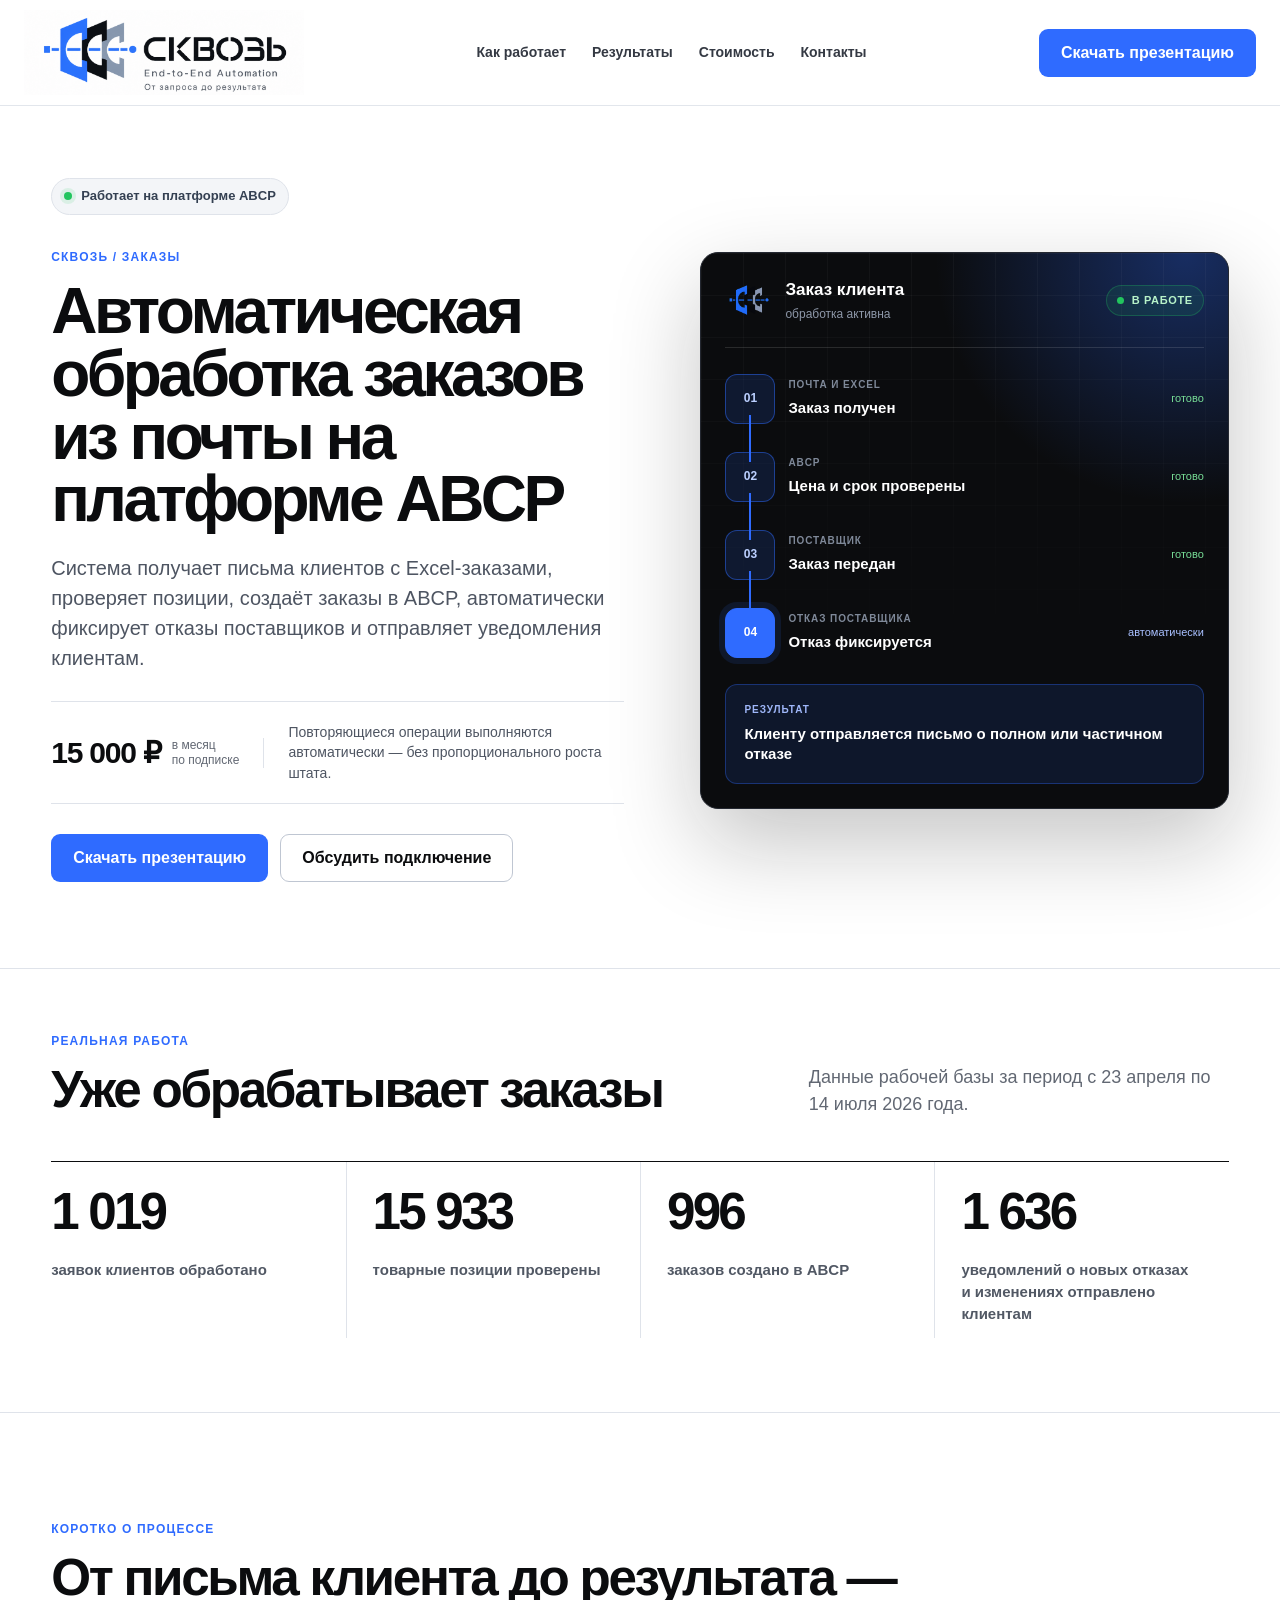
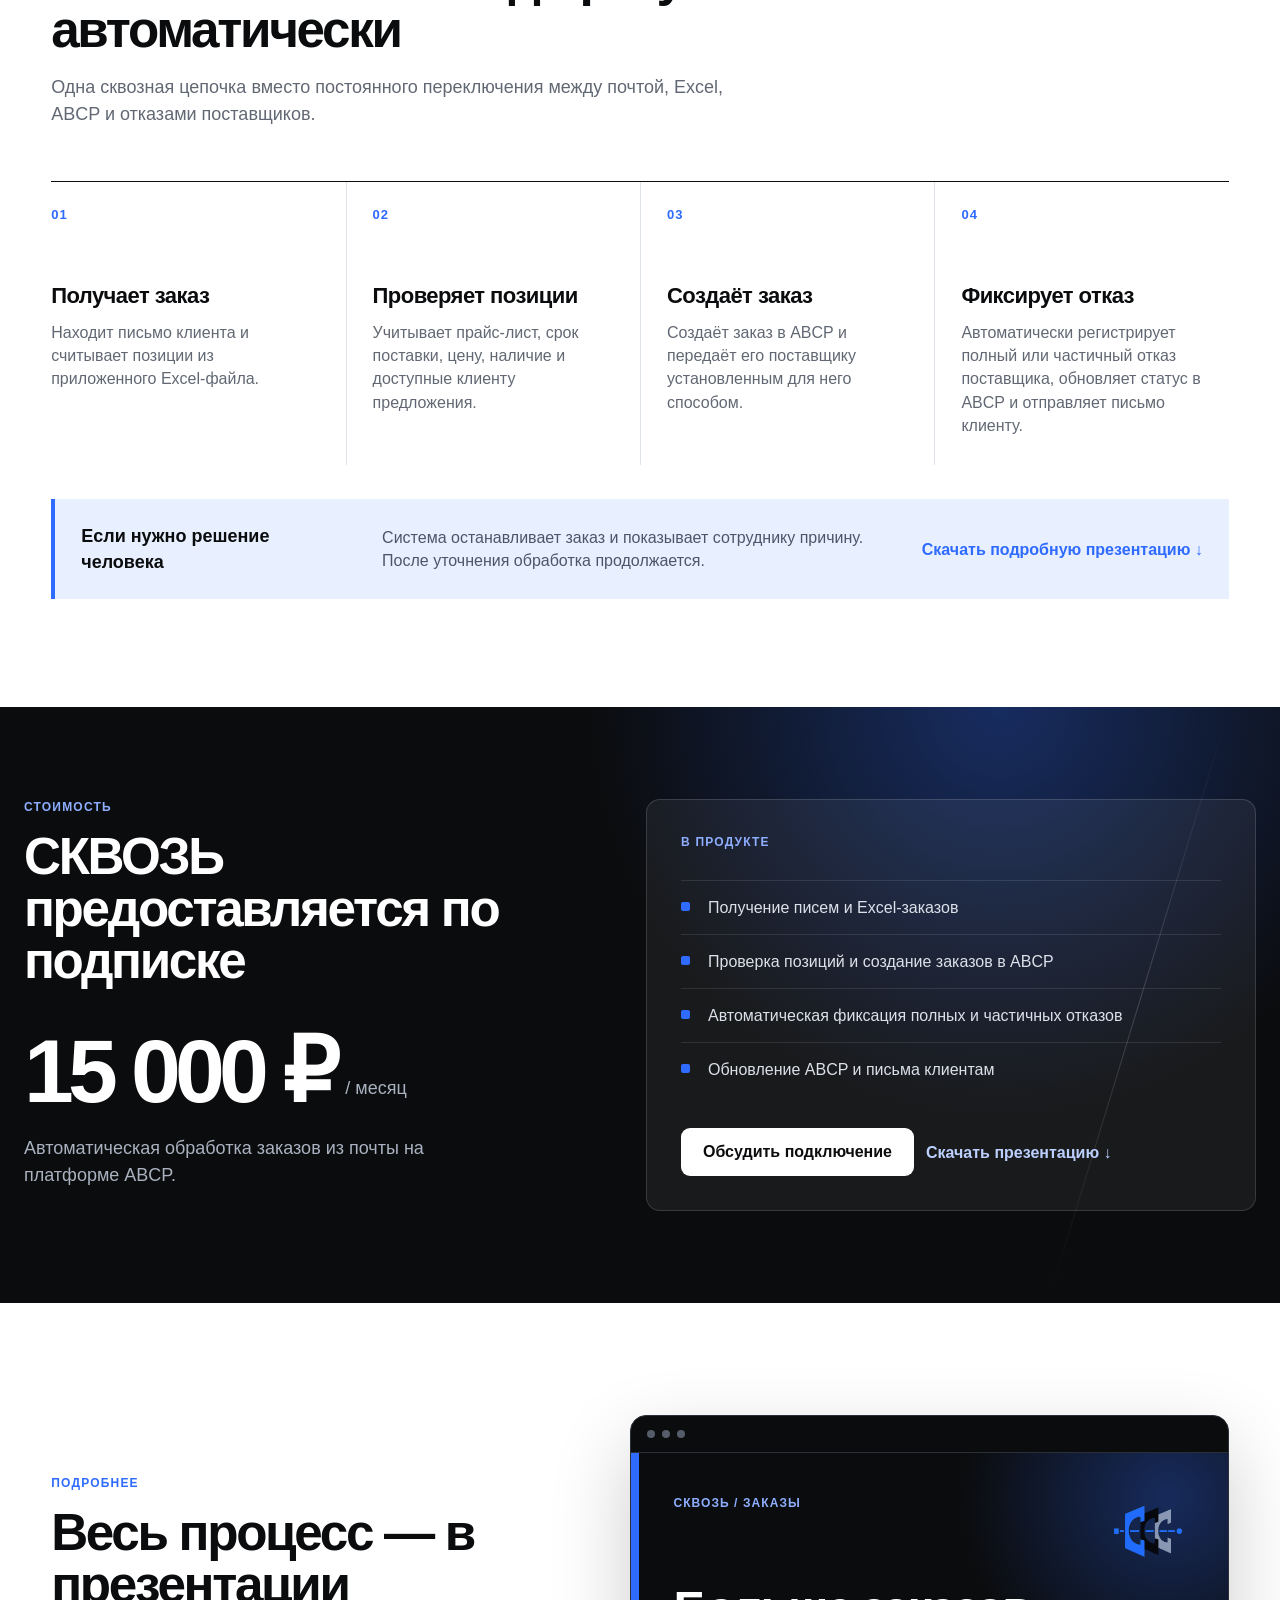
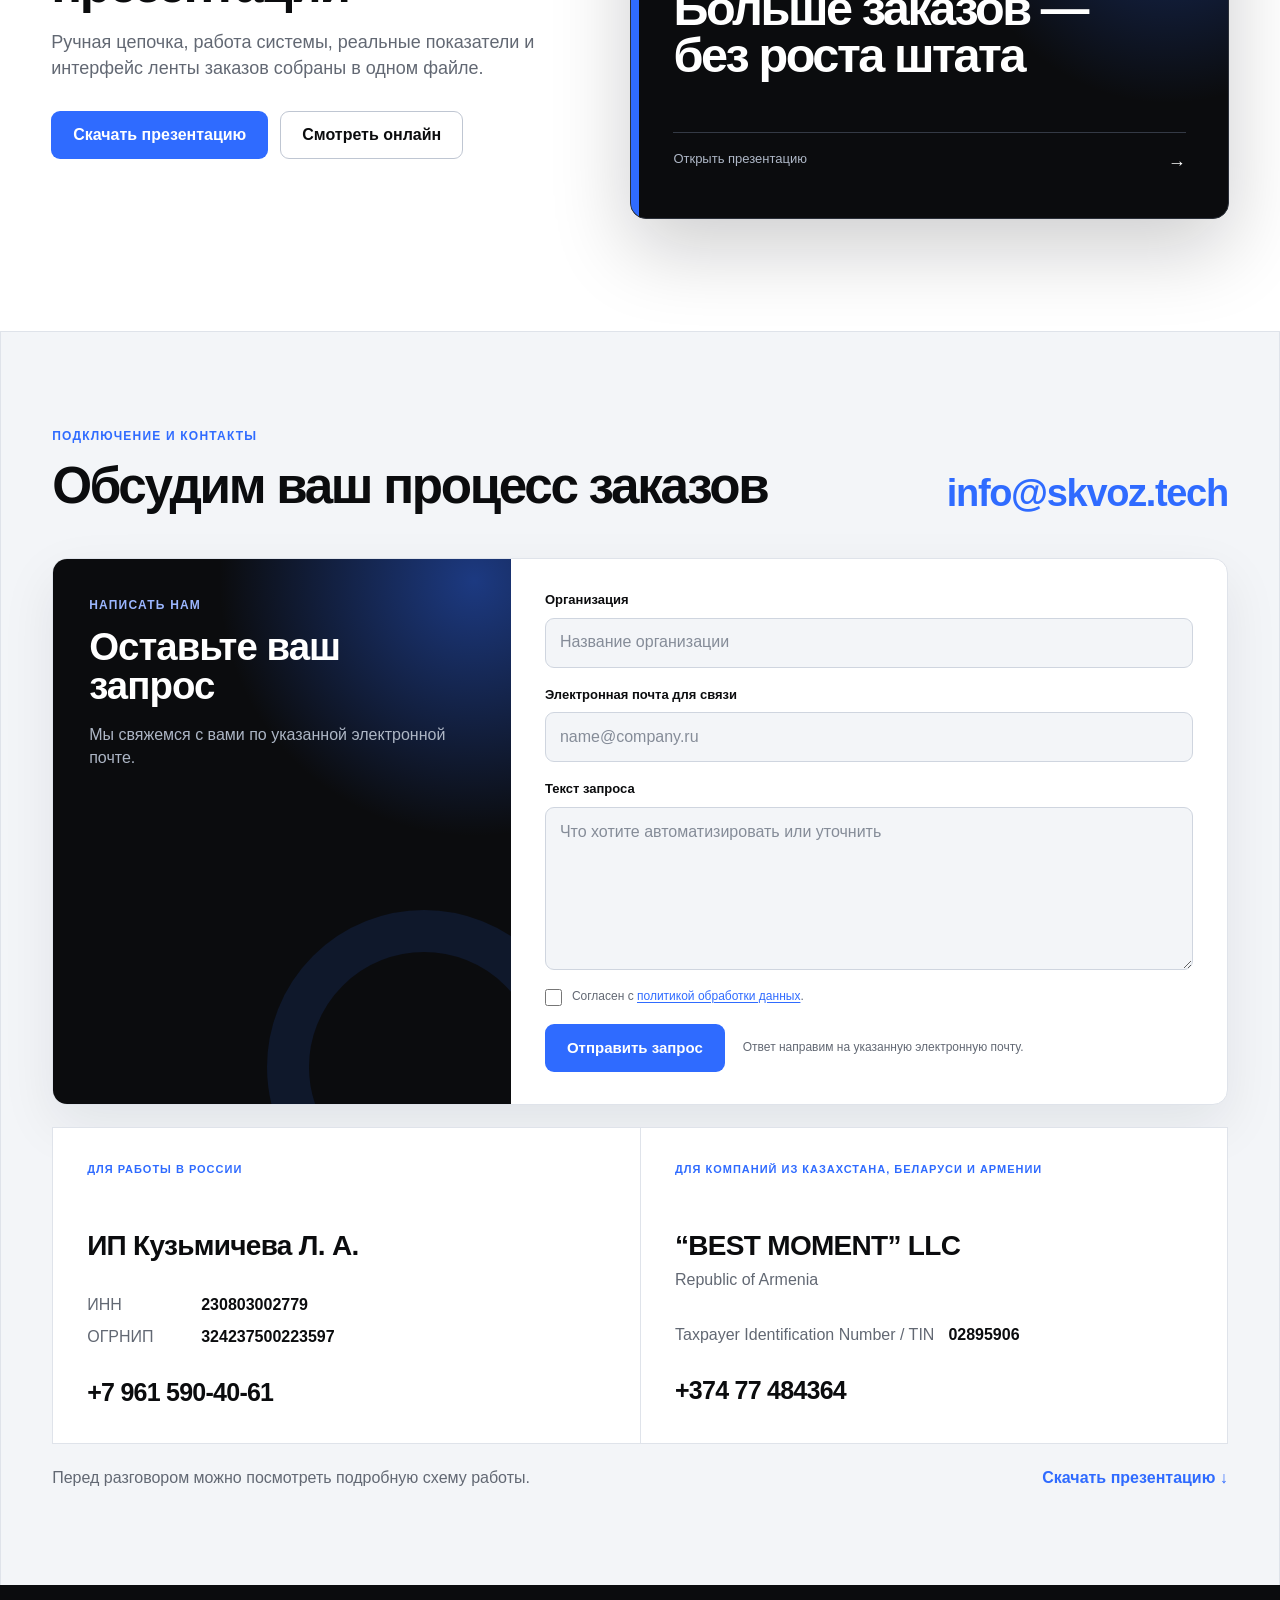
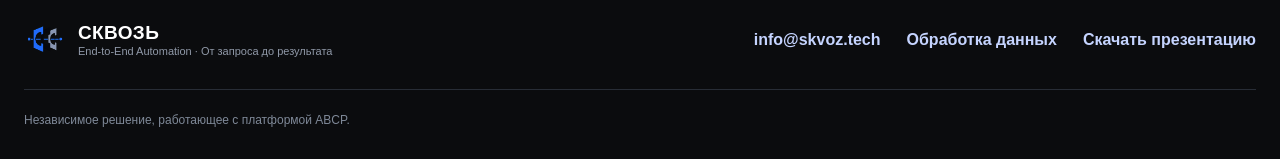
==== index.html @ 7cd582e7 "Initial SKVOZ site" ====
<!doctype html>
<html lang="ru">
<head>
  <meta charset="utf-8">
  <meta name="viewport" content="width=device-width, initial-scale=1">
  <title>СКВОЗЬ — автоматизация заказов на платформе ABCP</title>
  <meta name="description" content="СКВОЗЬ получает заказы из почты, проверяет позиции, создаёт заказы в ABCP, автоматически фиксирует отказы поставщиков и отправляет уведомления клиентам. Подписка — 15 000 ₽ в месяц.">
  <meta name="robots" content="index, follow">
  <meta name="theme-color" content="#0b0c0e">
  <link rel="canonical" href="https://skvoz.tech/">
  <meta property="og:type" content="website">
  <meta property="og:title" content="СКВОЗЬ — от запроса до результата">
  <meta property="og:description" content="Автоматическая обработка заказов из почты на платформе ABCP.">
  <meta property="og:image" content="https://skvoz.tech/assets/brand/skvoz-logo-full.png">
  <meta property="og:url" content="https://skvoz.tech/">
  <meta property="og:locale" content="ru_RU">
  <meta name="twitter:card" content="summary_large_image">
  <link rel="icon" type="image/png" href="assets/brand/skvoz-mark-compact.png">
  <link rel="stylesheet" href="assets/css/site.css">
</head>
<body>
  <header class="site-header">
    <a class="brand brand-full" href="#top" aria-label="СКВОЗЬ — на главную">
      <img class="brand-logo-full"
           src="assets/brand/skvoz-logo-full.png"
           alt="СКВОЗЬ — End-to-End Automation. От запроса до результата">
    </a>

    <nav class="desktop-nav" aria-label="Основная навигация">
      <a href="#process">Как работает</a>
      <a href="#results">Результаты</a>
      <a href="#price">Стоимость</a>
      <a href="#contacts">Контакты</a>
    </nav>

    <a class="button button-download header-download"
       href="downloads/skvoz-orders-2026-07.html"
       download="СКВОЗЬ-презентация.html">
      Скачать презентацию
    </a>
  </header>

  <main id="top">
    <section class="hero page-section">
      <div class="hero-copy">
        <div class="platform-badge"><span aria-hidden="true"></span>Работает на платформе ABCP</div>
        <p class="eyebrow">СКВОЗЬ / ЗАКАЗЫ</p>
        <h1>Автоматическая обработка заказов из почты на платформе ABCP</h1>
        <p class="lead">Система получает письма клиентов с Excel-заказами, проверяет позиции, создаёт заказы в ABCP, автоматически фиксирует отказы поставщиков и отправляет уведомления клиентам.</p>

        <div class="hero-offer">
          <div class="price-brief">
            <strong>15 000 ₽</strong>
            <span>в месяц<br>по подписке</span>
          </div>
          <p>Повторяющиеся операции выполняются автоматически — без пропорционального роста штата.</p>
        </div>

        <div class="hero-actions">
          <a class="button button-primary"
             href="downloads/skvoz-orders-2026-07.html"
             download="СКВОЗЬ-презентация.html">
            Скачать презентацию
          </a>
          <a class="button button-quiet" href="#contacts">Обсудить подключение</a>
        </div>
      </div>

      <div class="process-visual" aria-label="Схема автоматической обработки заказа">
        <div class="visual-top">
          <div class="visual-brand">
            <img src="assets/brand/skvoz-mark-compact.png" alt="" width="48" height="48">
            <div><strong>Заказ клиента</strong><span>обработка активна</span></div>
          </div>
          <span class="live-status"><i aria-hidden="true"></i>в работе</span>
        </div>

        <ol class="visual-route">
          <li class="complete">
            <span class="route-number">01</span>
            <div><small>ПОЧТА И EXCEL</small><strong>Заказ получен</strong></div>
            <em>готово</em>
          </li>
          <li class="complete">
            <span class="route-number">02</span>
            <div><small>ABCP</small><strong>Цена и срок проверены</strong></div>
            <em>готово</em>
          </li>
          <li class="complete">
            <span class="route-number">03</span>
            <div><small>ПОСТАВЩИК</small><strong>Заказ передан</strong></div>
            <em>готово</em>
          </li>
          <li class="active">
            <span class="route-number">04</span>
            <div><small>ОТКАЗ ПОСТАВЩИКА</small><strong>Отказ фиксируется</strong></div>
            <em>автоматически</em>
          </li>
        </ol>

        <div class="visual-result">
          <span>Результат</span>
          <strong>Клиенту отправляется письмо о полном или частичном отказе</strong>
        </div>
      </div>
    </section>

    <section class="results page-section" id="results" aria-labelledby="results-title">
      <div class="section-intro compact">
        <div>
          <p class="eyebrow">Реальная работа</p>
          <h2 id="results-title">Уже обрабатывает заказы</h2>
        </div>
        <p>Данные рабочей базы за период с 23 апреля по 14 июля 2026 года.</p>
      </div>

      <div class="result-grid">
        <article><strong>1 019</strong><span>заявок клиентов обработано</span></article>
        <article><strong>15 933</strong><span>товарные позиции проверены</span></article>
        <article><strong>996</strong><span>заказов создано в ABCP</span></article>
        <article><strong>1 636</strong><span>уведомлений о новых отказах и изменениях отправлено клиентам</span></article>
      </div>
    </section>

    <section class="process page-section" id="process" aria-labelledby="process-title">
      <div class="section-intro">
        <p class="eyebrow">Коротко о процессе</p>
        <h2 id="process-title">От письма клиента до результата — автоматически</h2>
        <p>Одна сквозная цепочка вместо постоянного переключения между почтой, Excel, ABCP и отказами поставщиков.</p>
      </div>

      <div class="process-grid">
        <article>
          <span>01</span>
          <h3>Получает заказ</h3>
          <p>Находит письмо клиента и считывает позиции из приложенного Excel-файла.</p>
        </article>
        <article>
          <span>02</span>
          <h3>Проверяет позиции</h3>
          <p>Учитывает прайс-лист, срок поставки, цену, наличие и доступные клиенту предложения.</p>
        </article>
        <article>
          <span>03</span>
          <h3>Создаёт заказ</h3>
          <p>Создаёт заказ в ABCP и передаёт его поставщику установленным для него способом.</p>
        </article>
        <article>
          <span>04</span>
          <h3>Фиксирует отказ</h3>
          <p>Автоматически регистрирует полный или частичный отказ поставщика, обновляет статус в ABCP и отправляет письмо клиенту.</p>
        </article>
      </div>

      <div class="exception-line">
        <strong>Если нужно решение человека</strong>
        <p>Система останавливает заказ и показывает сотруднику причину. После уточнения обработка продолжается.</p>
        <a href="downloads/skvoz-orders-2026-07.html"
           download="СКВОЗЬ-презентация.html">
          Скачать подробную презентацию <span aria-hidden="true">↓</span>
        </a>
      </div>
    </section>

    <section class="price page-section" id="price" aria-labelledby="price-title">
      <div class="price-main">
        <p class="eyebrow">Стоимость</p>
        <h2 id="price-title">СКВОЗЬ предоставляется по подписке</h2>
        <div class="price-value"><strong>15 000 ₽</strong><span>/ месяц</span></div>
        <p>Автоматическая обработка заказов из почты на платформе ABCP.</p>
      </div>

      <div class="price-details">
        <p class="price-label">В продукте</p>
        <ul>
          <li>Получение писем и Excel-заказов</li>
          <li>Проверка позиций и создание заказов в ABCP</li>
          <li>Автоматическая фиксация полных и частичных отказов</li>
          <li>Обновление ABCP и письма клиентам</li>
        </ul>
        <div class="price-actions">
          <a class="button button-light" href="#contacts">Обсудить подключение</a>
          <a class="text-link"
             href="downloads/skvoz-orders-2026-07.html"
             download="СКВОЗЬ-презентация.html">
            Скачать презентацию <span aria-hidden="true">↓</span>
          </a>
        </div>
      </div>
    </section>

    <section class="presentation page-section" id="presentation" aria-labelledby="presentation-title">
      <div class="presentation-copy">
        <p class="eyebrow">Подробнее</p>
        <h2 id="presentation-title">Весь процесс — в презентации</h2>
        <p>Ручная цепочка, работа системы, реальные показатели и интерфейс ленты заказов собраны в одном файле.</p>
        <div class="hero-actions">
          <a class="button button-primary"
             href="downloads/skvoz-orders-2026-07.html"
             download="СКВОЗЬ-презентация.html">
            Скачать презентацию
          </a>
          <a class="button button-quiet" href="presentation/">Смотреть онлайн</a>
        </div>
      </div>

      <a class="presentation-preview" href="presentation/" aria-label="Открыть презентацию онлайн">
        <div class="preview-bar"><span></span><span></span><span></span></div>
        <div class="preview-body">
          <img src="assets/brand/skvoz-mark-compact.png" alt="" width="84" height="84">
          <p>СКВОЗЬ / ЗАКАЗЫ</p>
          <strong>Больше заказов —<br>без роста штата</strong>
          <span>Открыть презентацию <b aria-hidden="true">→</b></span>
        </div>
      </a>
    </section>

    <section class="contacts page-section" id="contacts" aria-labelledby="contacts-title">
      <div class="contacts-head">
        <div>
          <p class="eyebrow">Подключение и контакты</p>
          <h2 id="contacts-title">Обсудим ваш процесс заказов</h2>
        </div>
        <a class="contact-email" href="mailto:info@skvoz.tech">info@skvoz.tech</a>
      </div>

      <div class="request-panel">
        <div class="request-copy">
          <p class="eyebrow">Написать нам</p>
          <h3>Оставьте ваш запрос</h3>
          <p>Мы свяжемся с вами по указанной электронной почте.</p>
        </div>

        <form class="request-form"
              action="https://formsubmit.co/info@skvoz.tech"
              method="POST"
              accept-charset="UTF-8">
          <input type="hidden" name="_subject" value="Новый запрос с сайта СКВОЗЬ">
          <input type="hidden" name="_template" value="table">
          <input type="hidden" name="_next" value="https://skvoz.tech/thanks.html">
          <input type="hidden" name="_url" value="https://skvoz.tech/#contacts">
          <label class="form-honeypot" aria-hidden="true">
            Не заполняйте это поле
            <input type="text" name="_honey" tabindex="-1" autocomplete="off">
          </label>

          <label class="form-field">
            <span>Организация</span>
            <input type="text"
                   name="Организация"
                   autocomplete="organization"
                   maxlength="160"
                   placeholder="Название организации"
                   required>
          </label>

          <label class="form-field">
            <span>Электронная почта для связи</span>
            <input type="email"
                   name="email"
                   autocomplete="email"
                   maxlength="254"
                   inputmode="email"
                   placeholder="name@company.ru"
                   required>
          </label>

          <label class="form-field">
            <span>Текст запроса</span>
            <textarea name="Текст запроса"
                      rows="6"
                      maxlength="4000"
                      placeholder="Что хотите автоматизировать или уточнить"
                      required></textarea>
          </label>

          <label class="consent-check">
            <input type="checkbox" required>
            <span>Согласен с <a href="privacy.html">политикой обработки данных</a>.</span>
          </label>

          <div class="form-actions">
            <button class="button button-primary" type="submit">Отправить запрос</button>
            <p>Ответ направим на указанную электронную почту.</p>
          </div>
        </form>
      </div>

      <div class="contact-grid">
        <article>
          <p class="contact-region">Для работы в России</p>
          <h3>ИП Кузьмичева Л. А.</h3>
          <dl>
            <div><dt>ИНН</dt><dd>230803002779</dd></div>
            <div><dt>ОГРНИП</dt><dd>324237500223597</dd></div>
          </dl>
          <a class="contact-phone" href="tel:+79615904061">+7 961 590-40-61</a>
        </article>

        <article class="international">
          <p class="contact-region">Для компаний из Казахстана, Беларуси и Армении</p>
          <h3>“BEST MOMENT” LLC</h3>
          <p class="company-location">Republic of Armenia</p>
          <dl>
            <div><dt>Taxpayer Identification Number / TIN</dt><dd>02895906</dd></div>
          </dl>
          <a class="contact-phone" href="tel:+37477484364">+374 77 484364</a>
        </article>
      </div>

      <div class="contacts-download">
        <span>Перед разговором можно посмотреть подробную схему работы.</span>
        <a href="downloads/skvoz-orders-2026-07.html"
           download="СКВОЗЬ-презентация.html">
          Скачать презентацию <span aria-hidden="true">↓</span>
        </a>
      </div>
    </section>
  </main>

  <footer class="site-footer">
    <div class="footer-brand">
      <img src="assets/brand/skvoz-mark-compact.png" alt="" width="42" height="42">
      <div><strong>СКВОЗЬ</strong><span>End-to-End Automation · От запроса до результата</span></div>
    </div>
    <div class="footer-links">
      <a href="mailto:info@skvoz.tech">info@skvoz.tech</a>
      <a href="privacy.html">Обработка данных</a>
      <a href="downloads/skvoz-orders-2026-07.html"
         download="СКВОЗЬ-презентация.html">
        Скачать презентацию
      </a>
    </div>
    <p>Независимое решение, работающее с платформой ABCP.</p>
  </footer>
</body>
</html>
---- assets/css/site.css ----
:root {
  color-scheme: light;
  --ink: #0b0c0e;
  --ink-soft: #171a20;
  --blue: #2f6bff;
  --blue-dark: #174dd4;
  --blue-soft: #e8efff;
  --paper: #ffffff;
  --surface: #f3f5f8;
  --muted: #626873;
  --line: #dfe3ea;
  --green: #22c55e;
  --page: 1360px;
}

* {
  box-sizing: border-box;
}

html {
  scroll-behavior: smooth;
  scroll-padding-top: 112px;
}

body {
  margin: 0;
  overflow-x: clip;
  color: var(--ink);
  background: var(--paper);
  font-family: Inter, "Helvetica Neue", Arial, sans-serif;
  font-size: 16px;
  line-height: 1.45;
  -webkit-font-smoothing: antialiased;
}

img {
  display: block;
  max-width: 100%;
}

a {
  color: inherit;
  text-decoration: none;
}

a:focus-visible {
  outline: 3px solid var(--blue);
  outline-offset: 4px;
}

.site-header {
  position: sticky;
  top: 0;
  z-index: 30;
  display: grid;
  grid-template-columns: auto 1fr auto;
  align-items: center;
  gap: 32px;
  min-height: 76px;
  padding: 10px max(24px, calc((100vw - var(--page)) / 2));
  background: rgba(255, 255, 255, 0.92);
  border-bottom: 1px solid rgba(223, 227, 234, 0.88);
  backdrop-filter: blur(18px);
}

.brand,
.footer-brand {
  display: inline-flex;
  align-items: center;
  gap: 12px;
}

.brand img,
.footer-brand img {
  width: 42px;
  height: 42px;
  object-fit: contain;
}

.brand.brand-full {
  display: block;
  overflow: hidden;
  width: 280px;
  height: 85px;
}

.brand img.brand-logo-full {
  width: 100%;
  height: 100%;
  max-width: none;
  object-fit: cover;
  object-position: 50% 49%;
  mix-blend-mode: multiply;
}

.brand-copy strong,
.footer-brand strong {
  display: block;
  font-size: 19px;
  line-height: 1;
  letter-spacing: 0.02em;
}

.brand-copy small,
.footer-brand span {
  display: block;
  margin-top: 4px;
  color: var(--muted);
  font-size: 11px;
  line-height: 1;
}

.desktop-nav {
  justify-self: center;
  display: flex;
  gap: 26px;
  color: #343943;
  font-size: 14px;
  font-weight: 650;
}

.desktop-nav a {
  transition: color 0.18s ease;
}

.desktop-nav a:hover {
  color: var(--blue);
}

.button {
  display: inline-flex;
  align-items: center;
  justify-content: center;
  min-height: 48px;
  padding: 0 21px;
  border: 1px solid transparent;
  border-radius: 9px;
  font-weight: 750;
  line-height: 1;
  white-space: nowrap;
  transition: transform 0.18s ease, background 0.18s ease, border-color 0.18s ease;
}

.button:hover {
  transform: translateY(-1px);
}

.button-primary,
.button-download {
  color: #fff;
  background: var(--blue);
}

.button-primary:hover,
.button-download:hover {
  background: var(--blue-dark);
}

.button-quiet {
  background: #fff;
  border-color: #bfc6d2;
}

.button-quiet:hover {
  border-color: var(--ink);
}

.button-light {
  color: var(--ink);
  background: #fff;
}

.page-section,
.site-footer {
  width: min(100%, var(--page));
  margin-inline: auto;
  padding-inline: clamp(22px, 4vw, 64px);
}

.hero {
  display: grid;
  grid-template-columns: minmax(0, 1.04fr) minmax(460px, 0.96fr);
  gap: clamp(42px, 6vw, 88px);
  align-items: center;
  min-height: 760px;
  padding-top: 72px;
  padding-bottom: 86px;
}

.hero-copy {
  min-width: 0;
}

.platform-badge {
  display: inline-flex;
  align-items: center;
  gap: 9px;
  margin-bottom: 34px;
  padding: 8px 12px;
  color: #344052;
  background: var(--surface);
  border: 1px solid var(--line);
  border-radius: 999px;
  font-size: 13px;
  font-weight: 700;
}

.platform-badge span {
  width: 8px;
  height: 8px;
  background: var(--green);
  border-radius: 50%;
  box-shadow: 0 0 0 4px rgba(34, 197, 94, 0.12);
}

.eyebrow {
  margin: 0 0 14px;
  color: var(--blue);
  font-size: 12px;
  font-weight: 850;
  letter-spacing: 0.1em;
  text-transform: uppercase;
}

h1,
h2,
h3,
p {
  margin-top: 0;
}

h1 {
  max-width: 760px;
  margin-bottom: 22px;
  font-size: clamp(46px, 5vw, 72px);
  line-height: 0.98;
  letter-spacing: -0.055em;
  font-weight: 680;
}

h2 {
  margin-bottom: 18px;
  font-size: clamp(38px, 4vw, 58px);
  line-height: 1.02;
  letter-spacing: -0.045em;
  font-weight: 650;
}

h3 {
  margin-bottom: 12px;
  font-size: 22px;
  line-height: 1.12;
  letter-spacing: -0.025em;
}

.lead {
  max-width: 720px;
  margin-bottom: 28px;
  color: #4e5562;
  font-size: 20px;
  line-height: 1.5;
}

.hero-offer {
  display: grid;
  grid-template-columns: auto 1fr;
  gap: 24px;
  align-items: center;
  max-width: 680px;
  margin: 0 0 30px;
  padding: 20px 0;
  border-top: 1px solid var(--line);
  border-bottom: 1px solid var(--line);
}

.price-brief {
  display: flex;
  align-items: center;
  gap: 11px;
  padding-right: 24px;
  border-right: 1px solid var(--line);
}

.price-brief strong {
  font-size: 30px;
  line-height: 1;
  letter-spacing: -0.04em;
  white-space: nowrap;
}

.price-brief span {
  color: var(--muted);
  font-size: 12px;
  line-height: 1.2;
}

.hero-offer p {
  margin: 0;
  color: #4e5562;
  font-size: 14px;
}

.hero-actions,
.price-actions {
  display: flex;
  align-items: center;
  gap: 12px;
}

.process-visual {
  position: relative;
  overflow: hidden;
  padding: 24px;
  color: #fff;
  background:
    radial-gradient(circle at 92% 0%, rgba(47, 107, 255, 0.35), transparent 34%),
    var(--ink);
  border: 1px solid #242831;
  border-radius: 18px;
  box-shadow: 0 34px 90px rgba(11, 12, 14, 0.24);
}

.process-visual::before {
  content: "";
  position: absolute;
  inset: 0;
  pointer-events: none;
  background-image:
    linear-gradient(rgba(255, 255, 255, 0.035) 1px, transparent 1px),
    linear-gradient(90deg, rgba(255, 255, 255, 0.035) 1px, transparent 1px);
  background-size: 42px 42px;
  mask-image: linear-gradient(to bottom, black, transparent 78%);
}

.visual-top,
.visual-route,
.visual-result {
  position: relative;
  z-index: 1;
}

.visual-top {
  display: flex;
  align-items: center;
  justify-content: space-between;
  gap: 18px;
  padding-bottom: 22px;
  border-bottom: 1px solid rgba(255, 255, 255, 0.12);
}

.visual-brand {
  display: flex;
  align-items: center;
  gap: 12px;
}

.visual-brand img {
  width: 48px;
  height: 48px;
}

.visual-brand strong,
.visual-brand span {
  display: block;
}

.visual-brand strong {
  font-size: 17px;
}

.visual-brand span {
  margin-top: 3px;
  color: #8e98a9;
  font-size: 12px;
}

.live-status {
  display: inline-flex;
  align-items: center;
  gap: 8px;
  padding: 7px 10px;
  color: #b7f3c9;
  background: rgba(34, 197, 94, 0.1);
  border: 1px solid rgba(34, 197, 94, 0.28);
  border-radius: 999px;
  font-size: 11px;
  font-weight: 800;
  letter-spacing: 0.06em;
  text-transform: uppercase;
}

.live-status i {
  width: 7px;
  height: 7px;
  background: var(--green);
  border-radius: 50%;
}

.visual-route {
  display: grid;
  gap: 0;
  margin: 0;
  padding: 12px 0;
  list-style: none;
}

.visual-route li {
  position: relative;
  display: grid;
  grid-template-columns: 50px 1fr auto;
  gap: 13px;
  align-items: center;
  min-height: 78px;
}

.visual-route li:not(:last-child)::after {
  content: "";
  position: absolute;
  left: 24px;
  top: 55px;
  width: 2px;
  height: 47px;
  background: #2b3340;
}

.visual-route li.complete:not(:last-child)::after {
  background: var(--blue);
}

.route-number {
  display: grid;
  place-items: center;
  width: 50px;
  height: 50px;
  color: #8791a2;
  background: #171c24;
  border: 1px solid #313846;
  border-radius: 12px;
  font-size: 12px;
  font-weight: 850;
}

.complete .route-number {
  color: #bcd0ff;
  background: rgba(47, 107, 255, 0.14);
  border-color: rgba(47, 107, 255, 0.48);
}

.active .route-number {
  color: #fff;
  background: var(--blue);
  border-color: var(--blue);
  box-shadow: 0 0 0 6px rgba(47, 107, 255, 0.12);
}

.visual-route small,
.visual-route strong {
  display: block;
}

.visual-route small {
  margin-bottom: 4px;
  color: #7f8999;
  font-size: 10px;
  font-weight: 850;
  letter-spacing: 0.09em;
}

.visual-route strong {
  font-size: 15px;
}

.visual-route em {
  color: #8090a5;
  font-size: 11px;
  font-style: normal;
}

.visual-route .complete em {
  color: #77dd96;
}

.visual-route .active em {
  color: #a9c0ff;
}

.visual-result {
  display: grid;
  gap: 7px;
  padding: 18px;
  background: rgba(47, 107, 255, 0.12);
  border: 1px solid rgba(47, 107, 255, 0.35);
  border-radius: 12px;
}

.visual-result span {
  color: #9fb7f9;
  font-size: 10px;
  font-weight: 850;
  letter-spacing: 0.1em;
  text-transform: uppercase;
}

.visual-result strong {
  max-width: 460px;
  font-size: 15px;
  line-height: 1.35;
}

.results {
  padding-top: 64px;
  padding-bottom: 74px;
  border-top: 1px solid var(--line);
  border-bottom: 1px solid var(--line);
}

.section-intro {
  max-width: 900px;
  margin-bottom: 44px;
}

.section-intro > p:last-child {
  max-width: 700px;
  margin-bottom: 0;
  color: var(--muted);
  font-size: 18px;
}

.section-intro.compact {
  display: grid;
  grid-template-columns: minmax(0, 1.1fr) minmax(300px, 0.9fr);
  gap: 48px;
  align-items: end;
  max-width: none;
}

.section-intro.compact h2 {
  margin-bottom: 0;
}

.section-intro.compact > p {
  justify-self: end;
  max-width: 420px;
}

.result-grid {
  display: grid;
  grid-template-columns: repeat(4, minmax(0, 1fr));
  border-top: 1px solid var(--ink);
}

.result-grid article {
  min-height: 176px;
  padding: 26px 26px 12px 0;
}

.result-grid article + article {
  padding-left: 26px;
  border-left: 1px solid var(--line);
}

.result-grid strong {
  display: block;
  margin-bottom: 23px;
  font-size: clamp(40px, 4vw, 62px);
  line-height: 0.95;
  letter-spacing: -0.055em;
}

.result-grid span {
  display: block;
  max-width: 240px;
  color: #515864;
  font-size: 15px;
  font-weight: 650;
}

.process {
  padding-top: 108px;
  padding-bottom: 108px;
}

.process-grid {
  display: grid;
  grid-template-columns: repeat(4, minmax(0, 1fr));
  margin-top: 54px;
  border-top: 1px solid var(--ink);
}

.process-grid article {
  min-height: 270px;
  padding: 24px 26px 28px 0;
}

.process-grid article + article {
  padding-left: 26px;
  border-left: 1px solid var(--line);
}

.process-grid article > span {
  display: block;
  margin-bottom: 60px;
  color: var(--blue);
  font-size: 13px;
  font-weight: 850;
  letter-spacing: 0.08em;
}

.process-grid article p {
  margin: 0;
  color: var(--muted);
}

.exception-line {
  display: grid;
  grid-template-columns: 0.8fr 1.5fr auto;
  gap: 28px;
  align-items: center;
  margin-top: 34px;
  padding: 24px 26px;
  background: var(--blue-soft);
  border-left: 4px solid var(--blue);
}

.exception-line strong {
  font-size: 18px;
}

.exception-line p {
  margin: 0;
  color: #4c5668;
}

.exception-line a,
.text-link,
.contacts-download a {
  color: var(--blue);
  font-weight: 800;
  white-space: nowrap;
}

.price {
  position: relative;
  display: grid;
  grid-template-columns: 0.92fr 1.08fr;
  gap: clamp(50px, 8vw, 120px);
  overflow: hidden;
  max-width: none;
  width: 100%;
  padding-top: 92px;
  padding-bottom: 92px;
  padding-left: max(24px, calc((100vw - var(--page)) / 2 + 64px));
  padding-right: max(24px, calc((100vw - var(--page)) / 2 + 64px));
  color: #fff;
  background:
    radial-gradient(circle at 78% 0%, rgba(47, 107, 255, 0.34), transparent 35%),
    var(--ink);
}

.price::after {
  content: "";
  position: absolute;
  top: 0;
  right: 11%;
  width: 1px;
  height: 100%;
  background: linear-gradient(to bottom, transparent, rgba(255,255,255,0.18), transparent);
  transform: rotate(17deg);
}

.price .eyebrow {
  color: #8eaeff;
}

.price h2 {
  max-width: 650px;
}

.price-main > p:last-child {
  max-width: 490px;
  margin: 26px 0 0;
  color: #aab2c0;
  font-size: 18px;
}

.price-value {
  display: flex;
  align-items: flex-end;
  gap: 12px;
  margin-top: 46px;
}

.price-value strong {
  font-size: clamp(58px, 7vw, 96px);
  line-height: 0.85;
  letter-spacing: -0.065em;
}

.price-value span {
  padding-bottom: 8px;
  color: #aab2c0;
  font-size: 18px;
}

.price-details {
  position: relative;
  z-index: 1;
  padding: 34px;
  background: rgba(255, 255, 255, 0.06);
  border: 1px solid rgba(255, 255, 255, 0.14);
  border-radius: 14px;
}

.price-label {
  margin: 0 0 28px;
  color: #8eaeff;
  font-size: 12px;
  font-weight: 850;
  letter-spacing: 0.1em;
  text-transform: uppercase;
}

.price-details ul {
  display: grid;
  gap: 0;
  margin: 0 0 32px;
  padding: 0;
  list-style: none;
}

.price-details li {
  position: relative;
  padding: 15px 0 15px 27px;
  color: #dce1e9;
  border-top: 1px solid rgba(255, 255, 255, 0.1);
}

.price-details li::before {
  content: "";
  position: absolute;
  left: 0;
  top: 21px;
  width: 9px;
  height: 9px;
  background: var(--blue);
  border-radius: 2px;
}

.price-actions .text-link {
  color: #bcd0ff;
}

.presentation {
  display: grid;
  grid-template-columns: minmax(0, 0.9fr) minmax(420px, 1.1fr);
  gap: clamp(48px, 7vw, 96px);
  align-items: center;
  padding-top: 112px;
  padding-bottom: 112px;
}

.presentation-copy > p:not(.eyebrow) {
  max-width: 620px;
  margin-bottom: 30px;
  color: var(--muted);
  font-size: 18px;
}

.presentation-preview {
  overflow: hidden;
  min-height: 390px;
  color: #fff;
  background: var(--ink);
  border: 1px solid #2a2f38;
  border-radius: 16px;
  box-shadow: 0 30px 80px rgba(11, 12, 14, 0.2);
  transition: transform 0.2s ease, box-shadow 0.2s ease;
}

.presentation-preview:hover {
  transform: translateY(-3px);
  box-shadow: 0 36px 90px rgba(11, 12, 14, 0.26);
}

.preview-bar {
  display: flex;
  gap: 7px;
  padding: 14px 16px;
  border-bottom: 1px solid #2a2f38;
}

.preview-bar span {
  width: 8px;
  height: 8px;
  background: #555d6a;
  border-radius: 50%;
}

.preview-body {
  position: relative;
  min-height: 345px;
  padding: 42px;
  background:
    linear-gradient(90deg, var(--blue) 0 8px, transparent 8px),
    radial-gradient(circle at 90% 12%, rgba(47, 107, 255, 0.32), transparent 33%);
}

.preview-body img {
  position: absolute;
  top: 38px;
  right: 38px;
  width: 84px;
  height: 84px;
}

.preview-body p {
  margin-bottom: 72px;
  color: #8eaeff;
  font-size: 12px;
  font-weight: 850;
  letter-spacing: 0.09em;
}

.preview-body strong {
  display: block;
  max-width: 470px;
  font-size: clamp(34px, 3.8vw, 54px);
  line-height: 0.98;
  letter-spacing: -0.05em;
}

.preview-body > span {
  display: flex;
  justify-content: space-between;
  margin-top: 52px;
  padding-top: 17px;
  color: #aeb7c6;
  border-top: 1px solid #343a45;
  font-size: 13px;
}

.preview-body b {
  color: #fff;
  font-size: 18px;
}

.contacts {
  padding-top: 96px;
  padding-bottom: 96px;
  background: var(--surface);
  border: 1px solid var(--line);
  border-bottom: 0;
}

.contacts-head {
  display: grid;
  grid-template-columns: minmax(0, 1fr) auto;
  gap: 32px;
  align-items: end;
  margin-bottom: 46px;
}

.contacts-head h2 {
  margin-bottom: 0;
}

.contact-email {
  color: var(--blue);
  font-size: clamp(24px, 3vw, 38px);
  line-height: 1;
  letter-spacing: -0.035em;
  font-weight: 750;
}

.request-panel {
  display: grid;
  grid-template-columns: minmax(300px, 0.78fr) minmax(0, 1.22fr);
  overflow: hidden;
  margin-bottom: 22px;
  background: #fff;
  border: 1px solid var(--line);
  border-radius: 15px;
  box-shadow: 0 20px 54px rgba(16, 24, 40, 0.08);
}

.request-copy {
  position: relative;
  overflow: hidden;
  padding: 38px 36px;
  color: #fff;
  background:
    radial-gradient(circle at 92% 4%, rgba(47, 107, 255, 0.48), transparent 38%),
    var(--ink);
}

.request-copy::after {
  content: "";
  position: absolute;
  right: -70px;
  bottom: -120px;
  width: 230px;
  height: 230px;
  border: 42px solid rgba(47, 107, 255, 0.12);
  border-radius: 50%;
}

.request-copy .eyebrow {
  color: #9bb6ff;
}

.request-copy h3 {
  position: relative;
  z-index: 1;
  max-width: 390px;
  margin-bottom: 18px;
  font-size: clamp(30px, 3vw, 42px);
  line-height: 1;
}

.request-copy > p:last-child {
  position: relative;
  z-index: 1;
  max-width: 390px;
  margin: 0;
  color: #adb6c5;
  font-size: 16px;
}

.request-form {
  display: grid;
  gap: 18px;
  padding: 32px 34px;
}

.form-field {
  display: grid;
  gap: 8px;
}

.form-field > span {
  font-size: 13px;
  font-weight: 800;
}

.form-field input,
.form-field textarea {
  width: 100%;
  min-width: 0;
  color: var(--ink);
  background: var(--surface);
  border: 1px solid #cfd5df;
  border-radius: 9px;
  font: inherit;
  font-size: 16px;
  line-height: 1.4;
  transition: background 0.18s ease, border-color 0.18s ease, box-shadow 0.18s ease;
}

.form-field input {
  min-height: 50px;
  padding: 12px 14px;
}

.form-field textarea {
  min-height: 142px;
  padding: 13px 14px;
  resize: vertical;
}

.form-field input::placeholder,
.form-field textarea::placeholder {
  color: #858c98;
  opacity: 1;
}

.form-field input:focus,
.form-field textarea:focus {
  outline: 0;
  background: #fff;
  border-color: var(--blue);
  box-shadow: 0 0 0 4px rgba(47, 107, 255, 0.12);
}

.form-honeypot {
  position: absolute;
  left: -10000px;
  width: 1px;
  height: 1px;
  overflow: hidden;
}

.consent-check {
  display: grid;
  grid-template-columns: 18px 1fr;
  gap: 9px;
  align-items: start;
  color: var(--muted);
  font-size: 12px;
  line-height: 1.4;
}

.consent-check input {
  width: 17px;
  height: 17px;
  margin: 1px 0 0;
  accent-color: var(--blue);
}

.consent-check a {
  color: var(--blue);
  text-decoration: underline;
  text-decoration-thickness: 1px;
  text-underline-offset: 2px;
}

.form-actions {
  display: grid;
  grid-template-columns: auto minmax(0, 1fr);
  gap: 18px;
  align-items: center;
}

.form-actions button {
  cursor: pointer;
  font-family: inherit;
  font-size: 15px;
}

.form-actions p {
  max-width: 350px;
  margin: 0;
  color: var(--muted);
  font-size: 12px;
  line-height: 1.4;
}

.contact-grid {
  display: grid;
  grid-template-columns: repeat(2, minmax(0, 1fr));
  background: #fff;
  border: 1px solid var(--line);
}

.contact-grid article {
  min-height: 315px;
  padding: 34px;
}

.contact-grid article + article {
  border-left: 1px solid var(--line);
}

.contact-region {
  min-height: 38px;
  margin-bottom: 30px;
  color: var(--blue);
  font-size: 11px;
  font-weight: 850;
  letter-spacing: 0.09em;
  text-transform: uppercase;
}

.contact-grid h3 {
  margin-bottom: 7px;
  font-size: 28px;
}

.company-location {
  margin-bottom: 0;
  color: var(--muted);
}

.contact-grid dl {
  display: grid;
  gap: 9px;
  margin: 32px 0;
}

.contact-grid dl div {
  display: grid;
  grid-template-columns: minmax(100px, auto) 1fr;
  gap: 14px;
}

.contact-grid dt {
  color: var(--muted);
}

.contact-grid dd {
  margin: 0;
  font-weight: 700;
}

.contact-phone {
  display: inline-block;
  font-size: 25px;
  line-height: 1;
  font-weight: 750;
  letter-spacing: -0.03em;
}

.contacts-download {
  display: flex;
  align-items: center;
  justify-content: space-between;
  gap: 24px;
  padding: 22px 0 0;
  color: var(--muted);
}

.site-footer {
  display: grid;
  grid-template-columns: 1fr auto;
  gap: 28px 48px;
  align-items: center;
  max-width: none;
  width: 100%;
  padding-top: 34px;
  padding-bottom: 30px;
  padding-left: max(24px, calc((100vw - var(--page)) / 2 + 64px));
  padding-right: max(24px, calc((100vw - var(--page)) / 2 + 64px));
  color: #fff;
  background: var(--ink);
}

.footer-brand span {
  color: #9099a8;
}

.footer-links {
  display: flex;
  gap: 26px;
  color: #c5d4ff;
  font-weight: 700;
}

.site-footer > p {
  grid-column: 1 / -1;
  margin: 0;
  padding-top: 22px;
  color: #7f8998;
  border-top: 1px solid #282d36;
  font-size: 12px;
}

.error-page .site-header {
  grid-template-columns: 1fr auto;
}

.message-page .site-header,
.policy-page .site-header {
  grid-template-columns: 1fr auto;
}

.error-section {
  display: grid;
  place-items: start;
  align-content: center;
  min-height: calc(100vh - 76px);
}

.error-section h1 {
  max-width: 900px;
}

.error-section .lead {
  max-width: 620px;
}

.message-section {
  display: grid;
  place-items: start;
  align-content: center;
  min-height: calc(100vh - 76px);
}

.message-section h1 {
  max-width: 900px;
}

.message-section .lead {
  max-width: 690px;
}

.message-mark {
  display: grid;
  place-items: center;
  width: 62px;
  height: 62px;
  margin-bottom: 30px;
  color: #fff;
  background: var(--blue);
  border-radius: 16px;
  font-size: 30px;
  font-weight: 850;
  box-shadow: 0 14px 32px rgba(47, 107, 255, 0.24);
}

.policy-content {
  max-width: 980px;
  padding-top: 86px;
  padding-bottom: 100px;
}

.policy-content h1 {
  max-width: 900px;
  margin-bottom: 14px;
}

.policy-updated {
  margin-bottom: 58px;
  color: var(--muted);
}

.policy-content section {
  padding: 28px 0 20px;
  border-top: 1px solid var(--line);
}

.policy-content section h2 {
  margin-bottom: 14px;
  font-size: 27px;
  line-height: 1.15;
  letter-spacing: -0.025em;
}

.policy-content section p {
  max-width: 800px;
  margin-bottom: 12px;
  color: #4e5562;
  font-size: 17px;
}

.policy-content section a {
  color: var(--blue);
  text-decoration: underline;
  text-underline-offset: 3px;
}

.policy-content > .button {
  margin-top: 28px;
  text-decoration: none;
}

@media (max-width: 1120px) {
  .site-header {
    grid-template-columns: auto auto;
  }

  .desktop-nav {
    display: none;
  }

  .header-download {
    justify-self: end;
  }

  .hero,
  .presentation {
    grid-template-columns: 1fr;
  }

  .hero {
    min-height: auto;
  }

  .hero-copy {
    max-width: 850px;
  }

  .process-visual {
    width: min(100%, 760px);
  }

  .result-grid,
  .process-grid {
    grid-template-columns: repeat(2, minmax(0, 1fr));
  }

  .result-grid article:nth-child(3),
  .process-grid article:nth-child(3) {
    padding-left: 0;
    border-left: 0;
  }

  .result-grid article:nth-child(n+3),
  .process-grid article:nth-child(n+3) {
    border-top: 1px solid var(--line);
  }

  .exception-line {
    grid-template-columns: 1fr 2fr;
  }

  .exception-line a {
    grid-column: 1 / -1;
  }

  .price {
    grid-template-columns: 1fr;
  }

  .presentation-preview {
    width: min(100%, 780px);
  }

  .request-panel {
    grid-template-columns: minmax(270px, 0.72fr) minmax(0, 1.28fr);
  }
}

@media (max-width: 720px) {
  html {
    scroll-padding-top: 78px;
  }

  .site-header {
    min-height: 66px;
    gap: 12px;
    padding: 9px 14px;
  }

  .brand img {
    width: 36px;
    height: 36px;
  }

  .brand.brand-full {
    width: 174px;
    height: 54px;
  }

  .brand-copy small {
    display: none;
  }

  .brand-copy strong {
    font-size: 17px;
  }

  .header-download {
    min-height: 42px;
    padding: 0 13px;
    font-size: 13px;
  }

  .page-section {
    padding-inline: 20px;
  }

  .hero {
    gap: 44px;
    padding-top: 44px;
    padding-bottom: 62px;
  }

  .platform-badge {
    margin-bottom: 25px;
  }

  h1 {
    font-size: clamp(38px, 11.5vw, 50px);
  }

  h2 {
    font-size: clamp(34px, 10vw, 46px);
  }

  .lead {
    font-size: 18px;
  }

  .hero-offer {
    grid-template-columns: 1fr;
    gap: 16px;
  }

  .price-brief {
    padding: 0 0 16px;
    border-right: 0;
    border-bottom: 1px solid var(--line);
  }

  .hero-actions,
  .price-actions {
    align-items: stretch;
    flex-direction: column;
  }

  .process-visual {
    padding: 18px;
    border-radius: 14px;
  }

  .visual-top {
    align-items: flex-start;
  }

  .live-status {
    padding: 6px 8px;
  }

  .visual-route li {
    grid-template-columns: 44px 1fr;
    gap: 11px;
    min-height: 78px;
  }

  .visual-route li:not(:last-child)::after {
    left: 21px;
  }

  .route-number {
    width: 44px;
    height: 44px;
  }

  .visual-route em {
    display: none;
  }

  .results {
    padding-top: 56px;
    padding-bottom: 58px;
  }

  .section-intro,
  .section-intro.compact {
    display: block;
    margin-bottom: 34px;
  }

  .section-intro.compact > p {
    margin-top: 18px;
  }

  .result-grid,
  .process-grid {
    grid-template-columns: 1fr;
  }

  .result-grid article,
  .result-grid article + article,
  .result-grid article:nth-child(3) {
    min-height: 0;
    padding: 22px 0;
    border-left: 0;
    border-top: 1px solid var(--line);
  }

  .result-grid article:first-child {
    border-top-color: var(--ink);
  }

  .result-grid strong {
    margin-bottom: 10px;
    font-size: 48px;
  }

  .result-grid span {
    max-width: none;
  }

  .process {
    padding-top: 74px;
    padding-bottom: 74px;
  }

  .process-grid {
    margin-top: 38px;
  }

  .process-grid article,
  .process-grid article + article,
  .process-grid article:nth-child(3) {
    min-height: 0;
    padding: 23px 0 28px;
    border-left: 0;
    border-top: 1px solid var(--line);
  }

  .process-grid article:first-child {
    border-top-color: var(--ink);
  }

  .process-grid article > span {
    margin-bottom: 28px;
  }

  .exception-line {
    grid-template-columns: 1fr;
    gap: 12px;
    padding: 20px;
  }

  .exception-line a {
    grid-column: auto;
    margin-top: 8px;
    white-space: normal;
  }

  .price {
    gap: 44px;
    padding: 70px 20px;
  }

  .price-value {
    align-items: flex-start;
    flex-direction: column;
    gap: 14px;
    margin-top: 38px;
  }

  .price-value strong {
    font-size: clamp(58px, 19vw, 78px);
  }

  .price-value span {
    padding: 0;
  }

  .price-details {
    padding: 24px 20px;
  }

  .price-details li {
    line-height: 1.35;
  }

  .presentation {
    gap: 42px;
    padding-top: 76px;
    padding-bottom: 76px;
  }

  .presentation-preview {
    min-height: 330px;
  }

  .preview-body {
    min-height: 286px;
    padding: 30px 26px;
  }

  .preview-body img {
    top: 26px;
    right: 24px;
    width: 62px;
    height: 62px;
  }

  .preview-body p {
    margin-bottom: 58px;
  }

  .preview-body strong {
    font-size: 36px;
  }

  .preview-body > span {
    margin-top: 44px;
  }

  .contacts {
    padding-top: 70px;
    padding-bottom: 70px;
    border-inline: 0;
  }

  .contacts-head {
    grid-template-columns: 1fr;
    gap: 22px;
    margin-bottom: 34px;
  }

  .contact-email {
    font-size: 28px;
  }

  .request-panel {
    grid-template-columns: 1fr;
    margin-bottom: 18px;
    border-radius: 12px;
  }

  .request-copy {
    padding: 28px 24px 30px;
  }

  .request-copy h3 {
    font-size: 31px;
  }

  .request-form {
    gap: 17px;
    padding: 25px 22px 27px;
  }

  .form-actions {
    grid-template-columns: 1fr;
    gap: 12px;
  }

  .form-actions .button {
    width: 100%;
  }

  .contact-grid {
    grid-template-columns: 1fr;
  }

  .contact-grid article {
    min-height: 0;
    padding: 26px 22px;
  }

  .contact-grid article + article {
    border-top: 1px solid var(--line);
    border-left: 0;
  }

  .contact-region {
    min-height: 0;
    margin-bottom: 22px;
  }

  .contact-grid h3 {
    font-size: 25px;
  }

  .contact-grid dl div {
    grid-template-columns: 1fr;
    gap: 2px;
  }

  .contact-phone {
    font-size: 23px;
  }

  .contacts-download {
    align-items: flex-start;
    flex-direction: column;
  }

  .site-footer {
    grid-template-columns: 1fr;
    gap: 28px;
    padding: 32px 20px 26px;
  }

  .footer-links {
    align-items: flex-start;
    flex-direction: column;
    gap: 14px;
  }

  .error-section {
    min-height: calc(100vh - 66px);
  }

  .message-section {
    min-height: calc(100vh - 66px);
    padding-top: 58px;
    padding-bottom: 70px;
  }

  .policy-content {
    padding-top: 62px;
    padding-bottom: 74px;
  }

  .policy-updated {
    margin-bottom: 42px;
  }

  .policy-content section h2 {
    font-size: 23px;
  }

  .policy-content section p {
    font-size: 16px;
  }
}

@media (max-width: 390px) {
  .site-header {
    gap: 7px;
  }

  .brand.brand-full {
    width: 142px;
    height: 40px;
  }

  .header-download {
    max-width: 128px;
    white-space: normal;
    line-height: 1.08;
    text-align: center;
  }

  .brand-copy strong {
    font-size: 15px;
  }

  .visual-brand span {
    display: none;
  }
}

@media (prefers-reduced-motion: reduce) {
  html {
    scroll-behavior: auto;
  }

  .button,
  .presentation-preview {
    transition: none;
  }
}
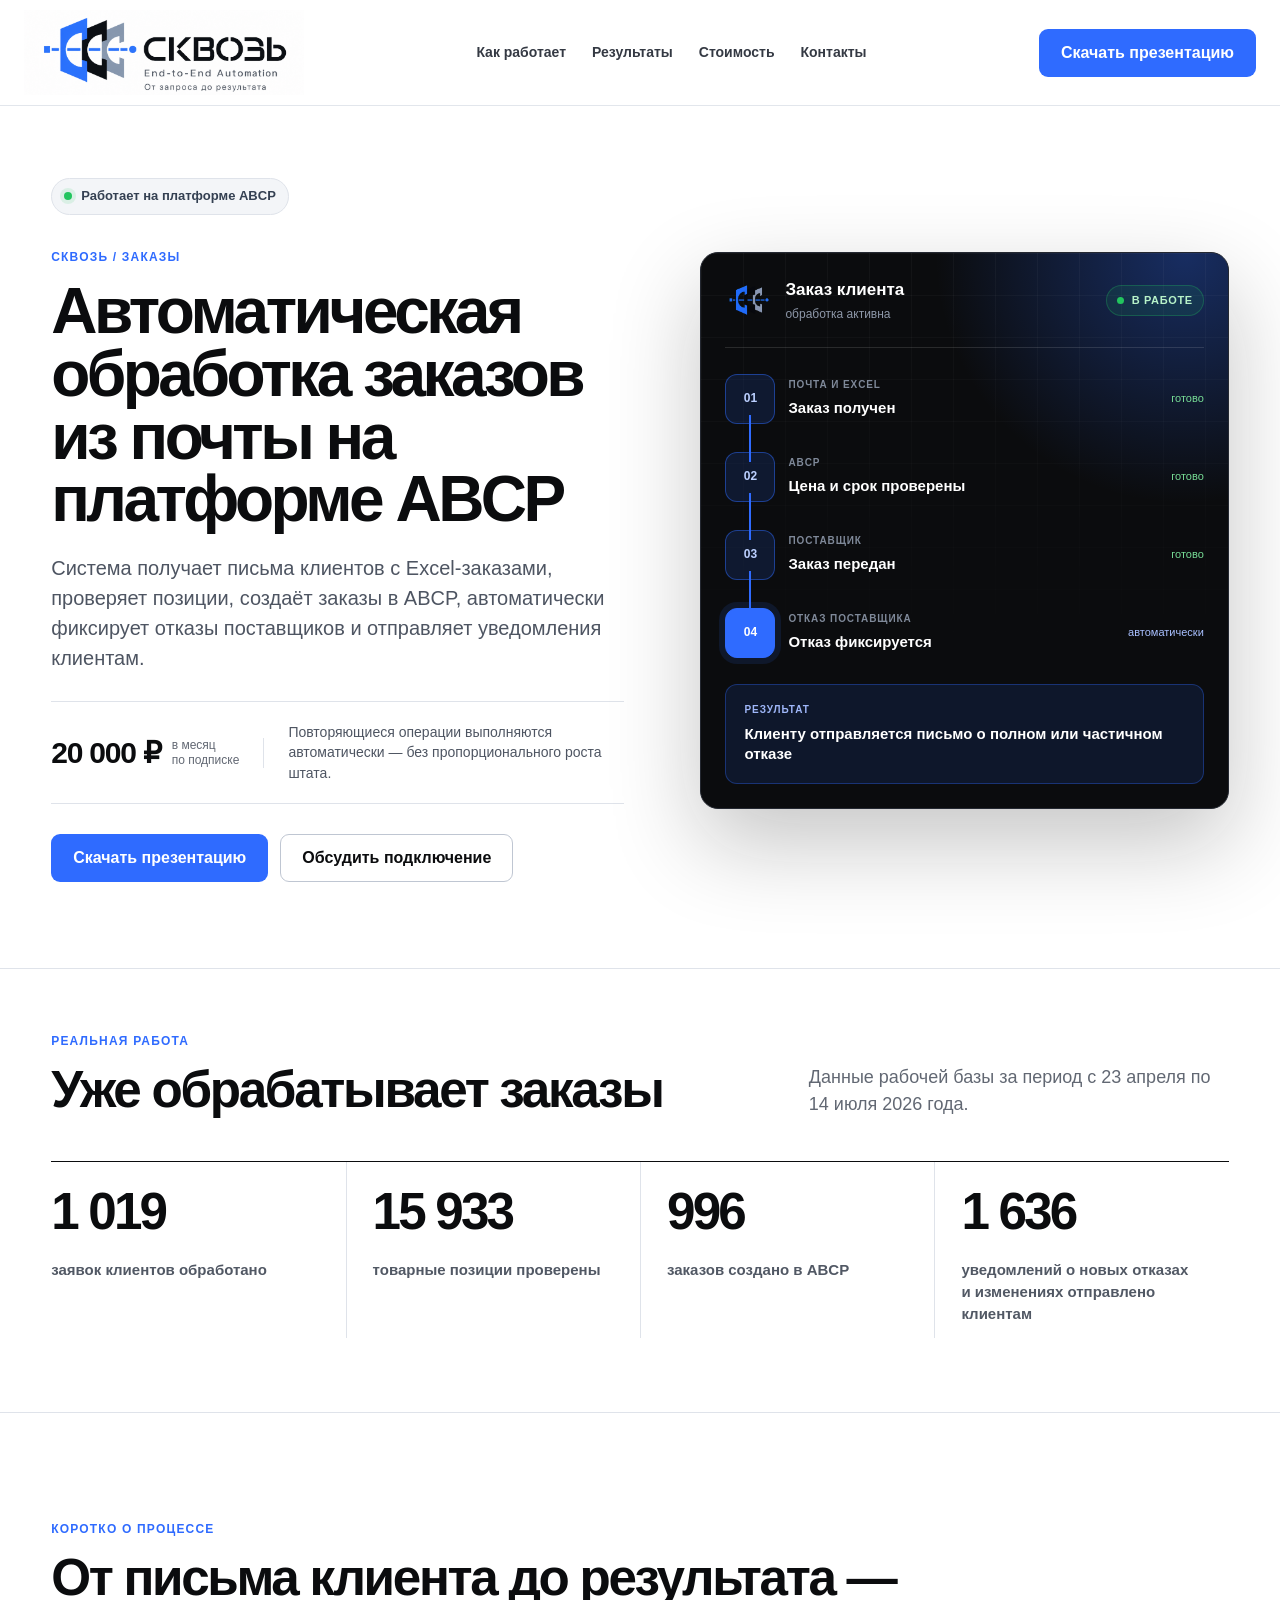
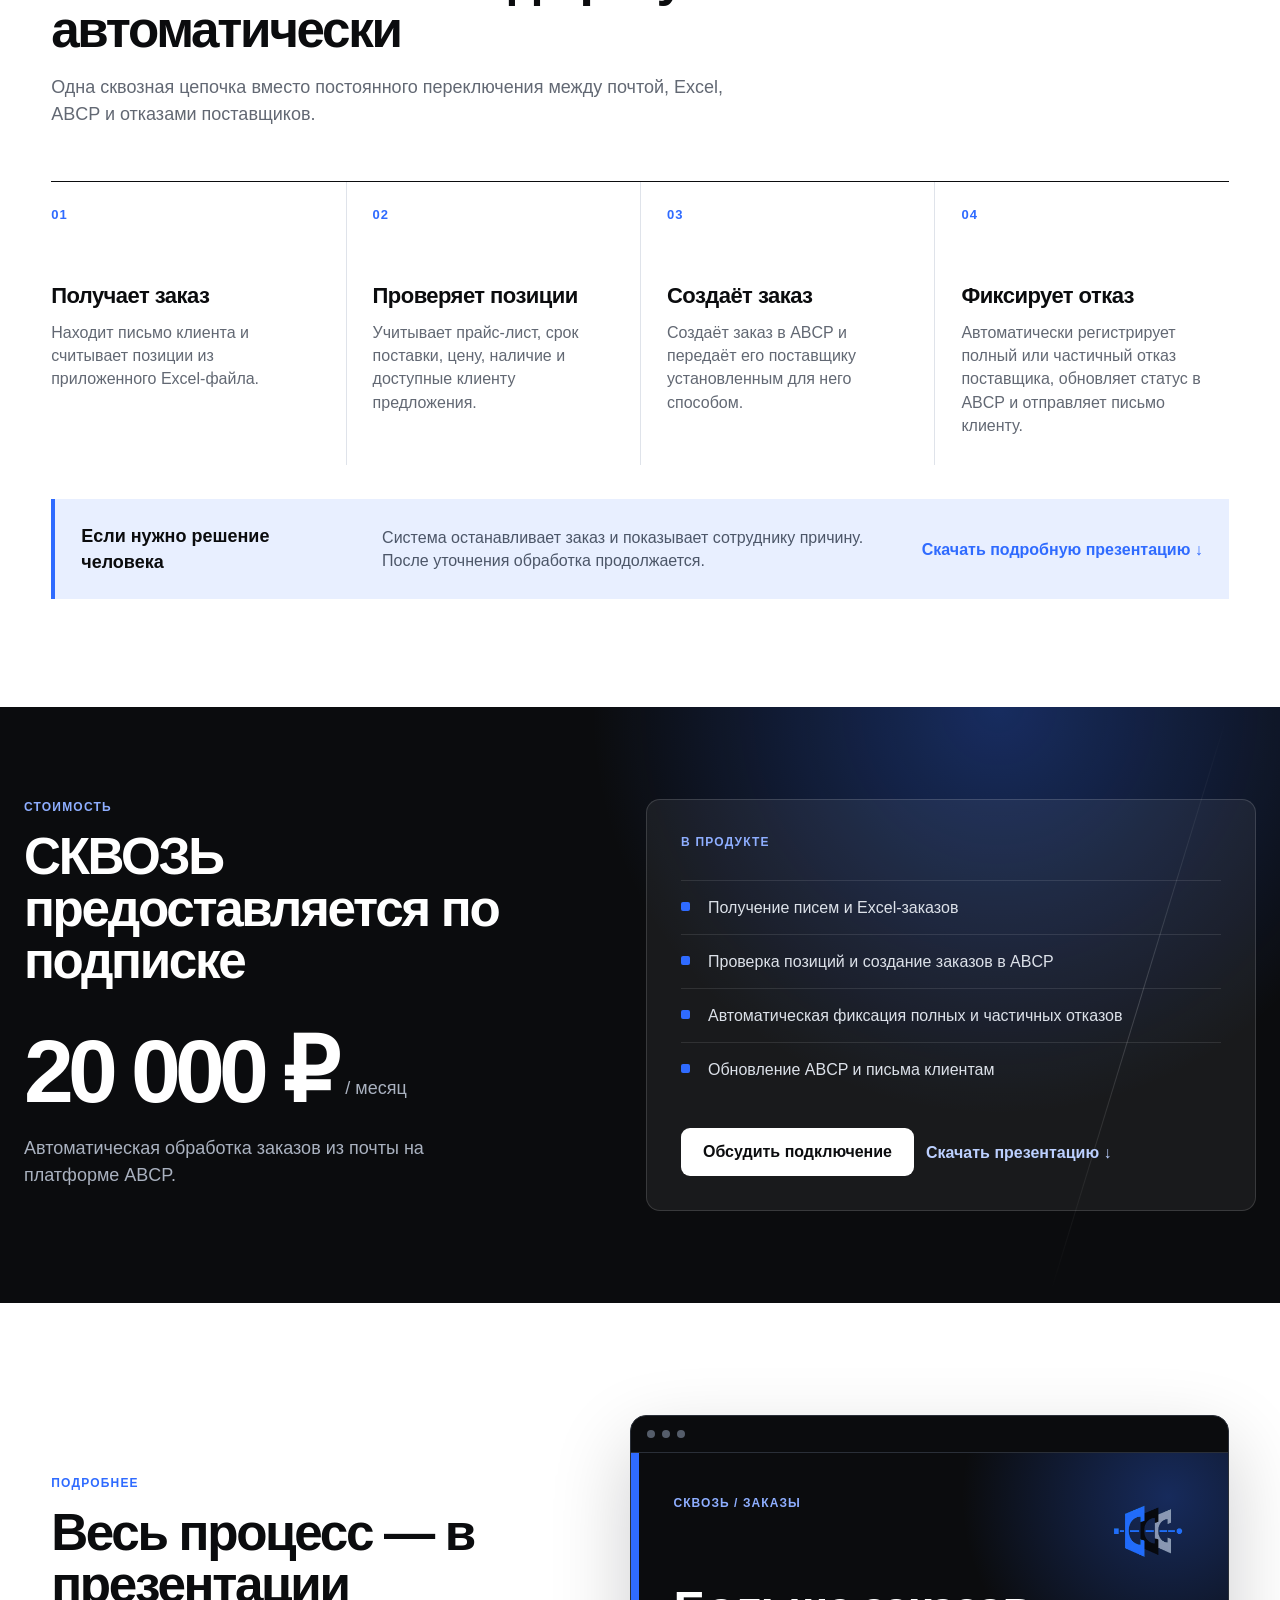
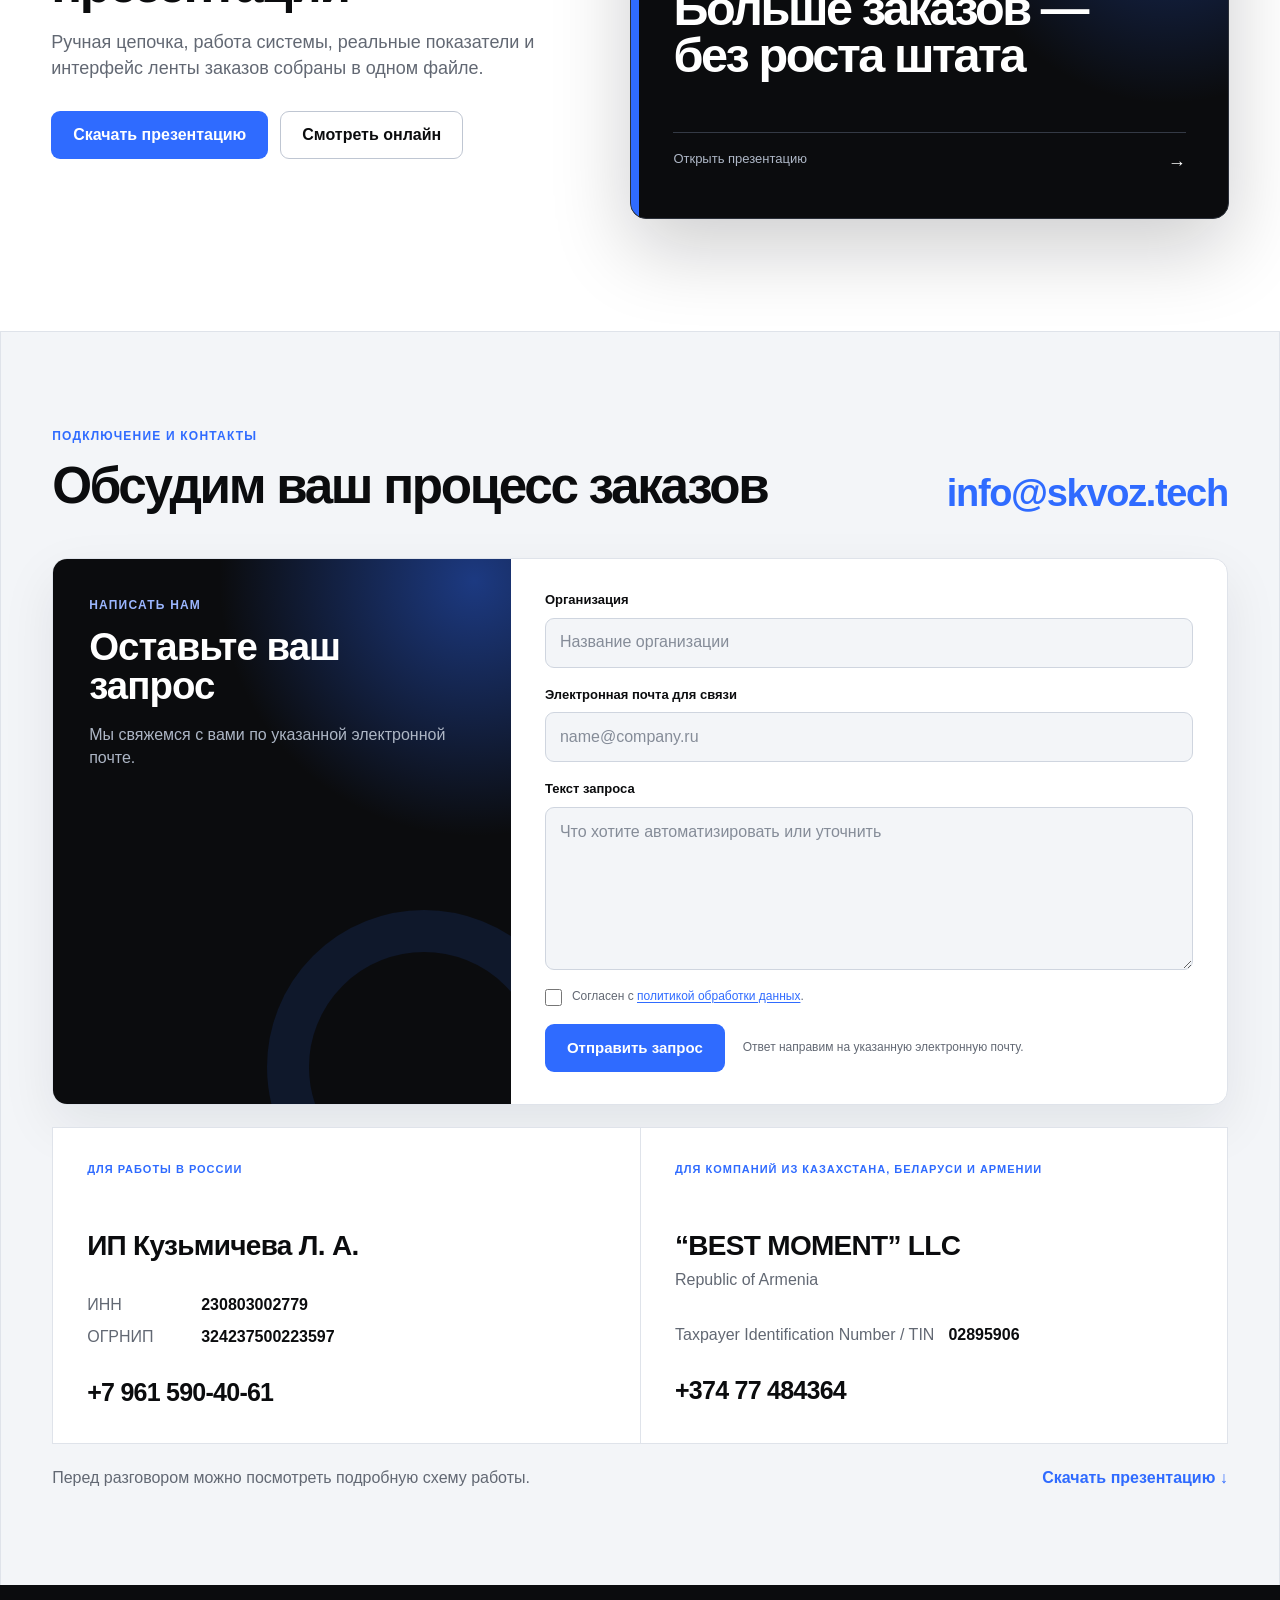
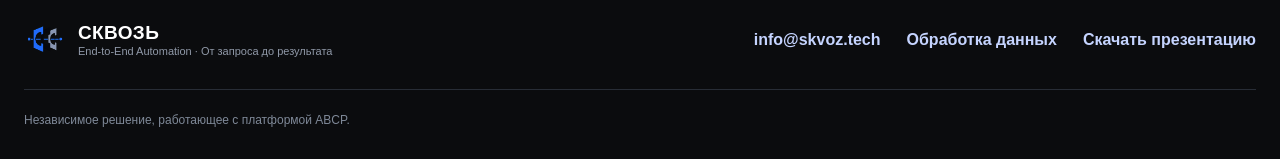
==== commit 5dde95bd: "Update subscription price" ====
--- a/index.html
+++ b/index.html
@@ -4,7 +4,7 @@
   <meta charset="utf-8">
   <meta name="viewport" content="width=device-width, initial-scale=1">
   <title>СКВОЗЬ — автоматизация заказов на платформе ABCP</title>
-  <meta name="description" content="СКВОЗЬ получает заказы из почты, проверяет позиции, создаёт заказы в ABCP, автоматически фиксирует отказы поставщиков и отправляет уведомления клиентам. Подписка — 15 000 ₽ в месяц.">
+  <meta name="description" content="СКВОЗЬ получает заказы из почты, проверяет позиции, создаёт заказы в ABCP, автоматически фиксирует отказы поставщиков и отправляет уведомления клиентам. Подписка — 20 000 ₽ в месяц.">
   <meta name="robots" content="index, follow">
   <meta name="theme-color" content="#0b0c0e">
   <link rel="canonical" href="https://skvoz.tech/">
@@ -17,6 +17,7 @@
   <meta name="twitter:card" content="summary_large_image">
   <link rel="icon" type="image/png" href="assets/brand/skvoz-mark-compact.png">
   <link rel="stylesheet" href="assets/css/site.css">
+  <script src="assets/js/contact-form.js" defer></script>
 </head>
 <body>
   <header class="site-header">
@@ -50,7 +51,7 @@
 
         <div class="hero-offer">
           <div class="price-brief">
-            <strong>15 000 ₽</strong>
+            <strong>20 000 ₽</strong>
             <span>в месяц<br>по подписке</span>
           </div>
           <p>Повторяющиеся операции выполняются автоматически — без пропорционального роста штата.</p>
@@ -166,7 +167,7 @@
       <div class="price-main">
         <p class="eyebrow">Стоимость</p>
         <h2 id="price-title">СКВОЗЬ предоставляется по подписке</h2>
-        <div class="price-value"><strong>15 000 ₽</strong><span>/ месяц</span></div>
+        <div class="price-value"><strong>20 000 ₽</strong><span>/ месяц</span></div>
         <p>Автоматическая обработка заказов из почты на платформе ABCP.</p>
       </div>
 
@@ -232,22 +233,23 @@
         </div>
 
         <form class="request-form"
-              action="https://formsubmit.co/info@skvoz.tech"
+              id="request-form"
+              action="https://api.web3forms.com/submit"
               method="POST"
               accept-charset="UTF-8">
-          <input type="hidden" name="_subject" value="Новый запрос с сайта СКВОЗЬ">
-          <input type="hidden" name="_template" value="table">
-          <input type="hidden" name="_next" value="https://skvoz.tech/thanks.html">
-          <input type="hidden" name="_url" value="https://skvoz.tech/#contacts">
+          <input type="hidden" name="access_key" value="372d94bf-a029-45cb-b26a-bb0760a7f8ac">
+          <input type="hidden" name="subject" value="Новый запрос с сайта СКВОЗЬ">
+          <input type="hidden" name="from_name" value="Сайт СКВОЗЬ">
+          <input type="hidden" name="redirect" value="https://skvoz.tech/thanks.html">
           <label class="form-honeypot" aria-hidden="true">
             Не заполняйте это поле
-            <input type="text" name="_honey" tabindex="-1" autocomplete="off">
+            <input type="checkbox" name="botcheck" tabindex="-1" autocomplete="off">
           </label>
 
           <label class="form-field">
             <span>Организация</span>
             <input type="text"
-                   name="Организация"
+                   name="Organization"
                    autocomplete="organization"
                    maxlength="160"
                    placeholder="Название организации"
@@ -267,7 +269,7 @@
 
           <label class="form-field">
             <span>Текст запроса</span>
-            <textarea name="Текст запроса"
+            <textarea name="message"
                       rows="6"
                       maxlength="4000"
                       placeholder="Что хотите автоматизировать или уточнить"
@@ -283,6 +285,7 @@
             <button class="button button-primary" type="submit">Отправить запрос</button>
             <p>Ответ направим на указанную электронную почту.</p>
           </div>
+          <p class="form-status" data-form-status role="status" aria-live="polite"></p>
         </form>
       </div>
 
--- a/assets/css/site.css
+++ b/assets/css/site.css
@@ -1026,12 +1026,34 @@
   font-size: 15px;
 }
 
+.form-actions button:disabled {
+  cursor: wait;
+  opacity: 0.68;
+}
+
 .form-actions p {
   max-width: 350px;
   margin: 0;
   color: var(--muted);
   font-size: 12px;
   line-height: 1.4;
+}
+
+.form-status {
+  min-height: 20px;
+  margin: -6px 0 0;
+  color: #177245;
+  font-size: 13px;
+  font-weight: 700;
+  line-height: 1.4;
+}
+
+.form-status:empty {
+  display: none;
+}
+
+.form-status.is-error {
+  color: #b42318;
 }
 
 .contact-grid {
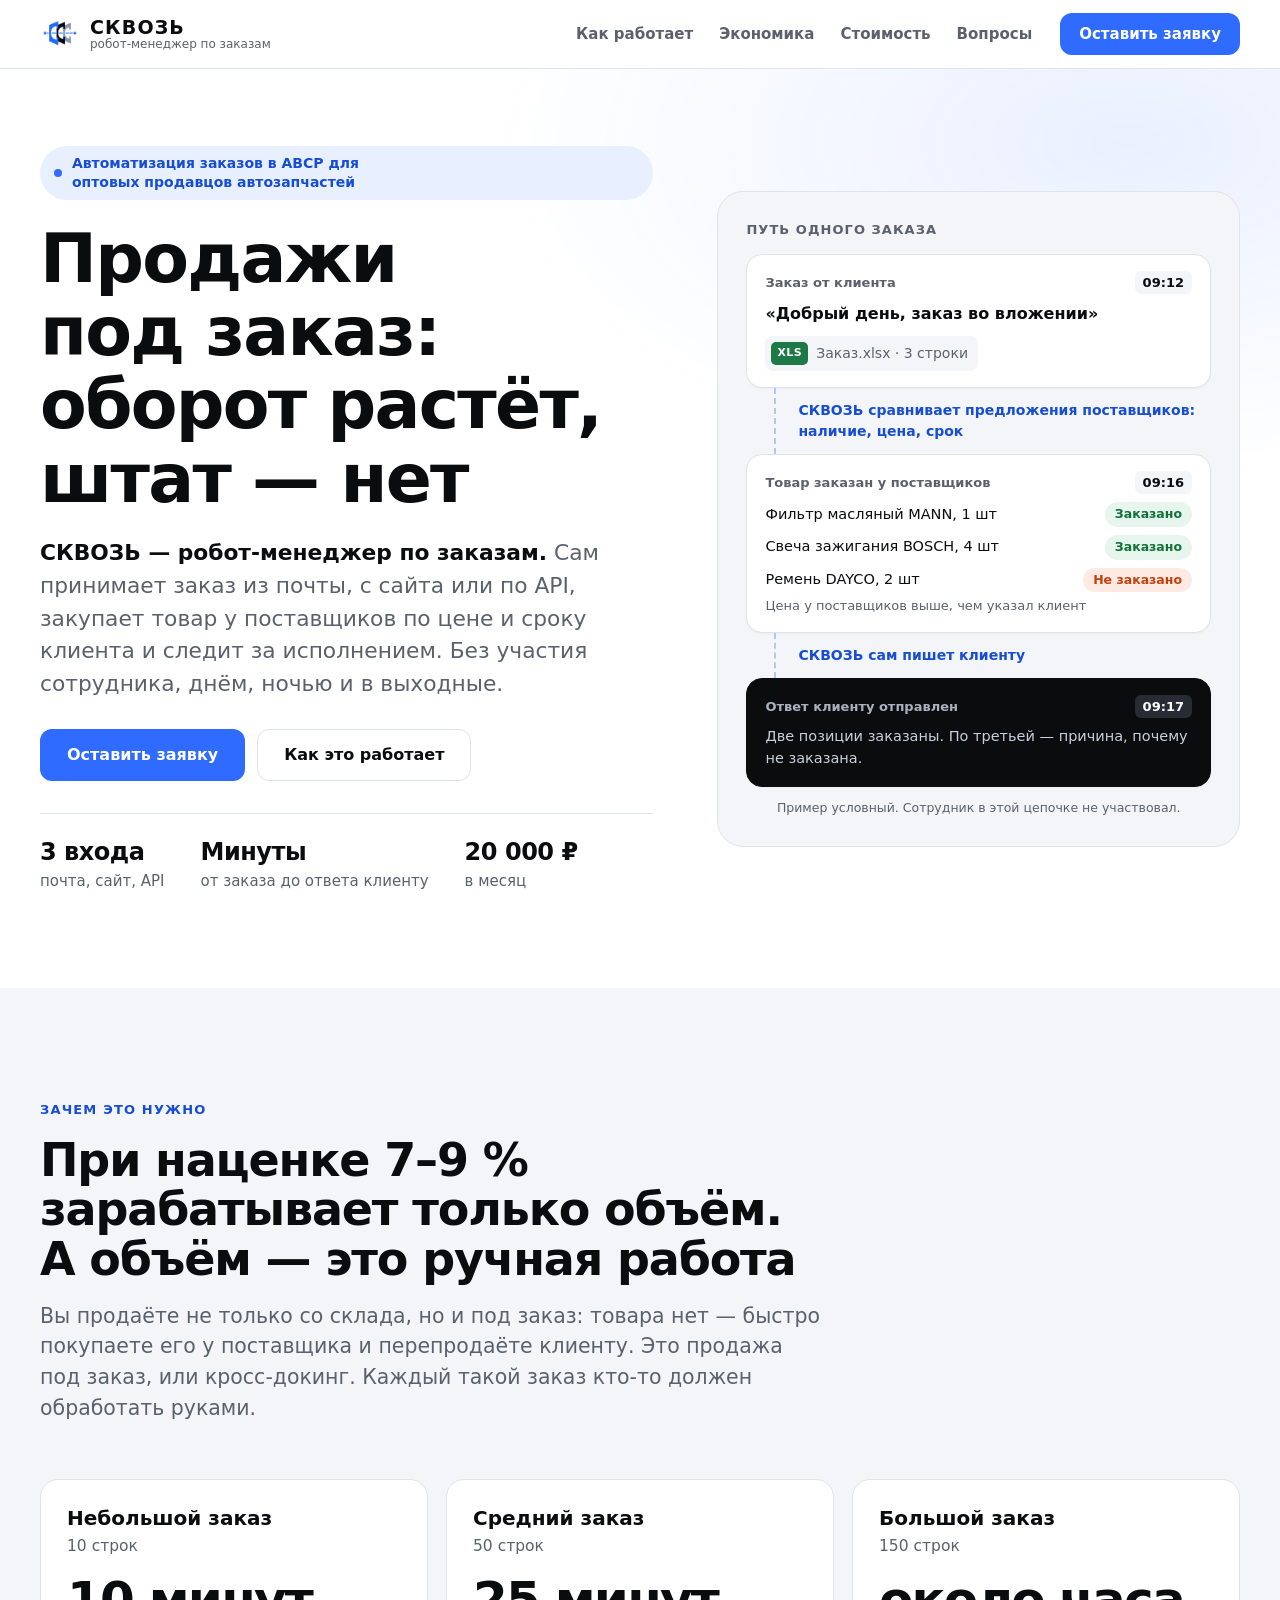
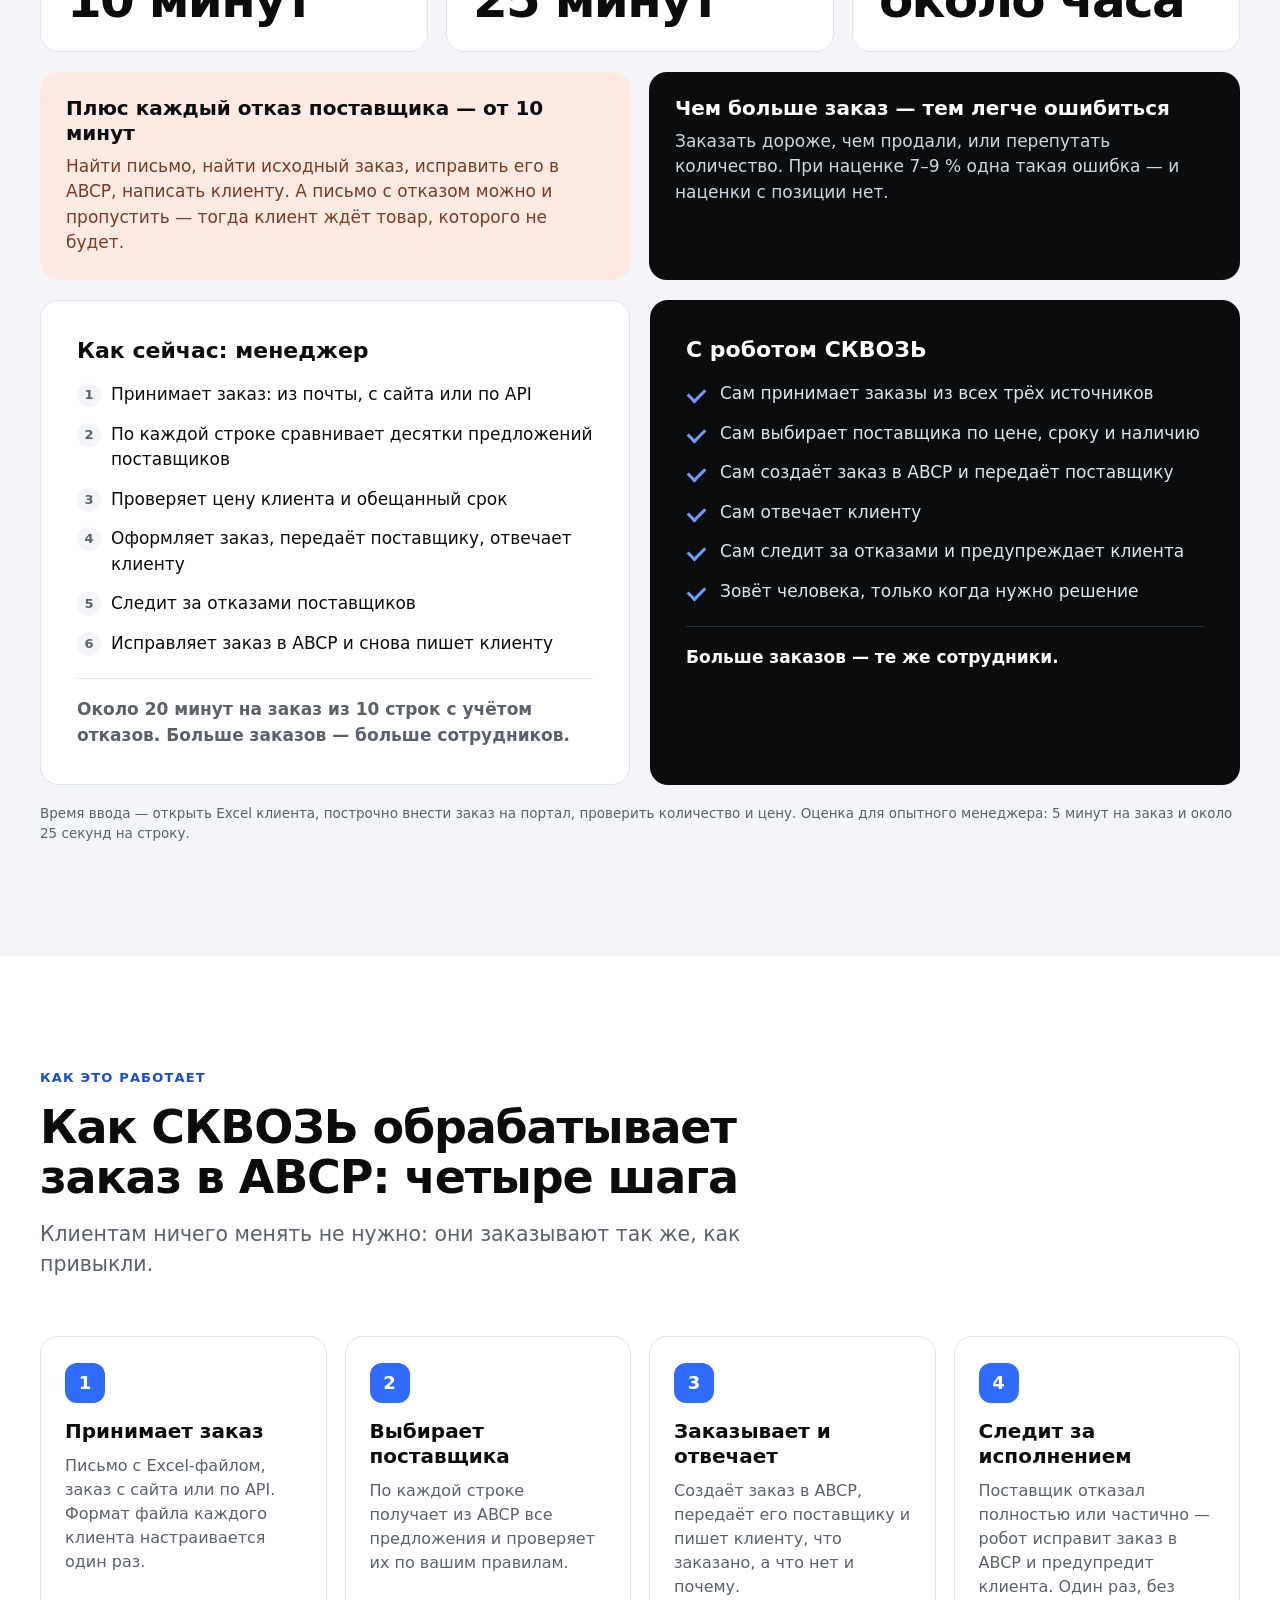
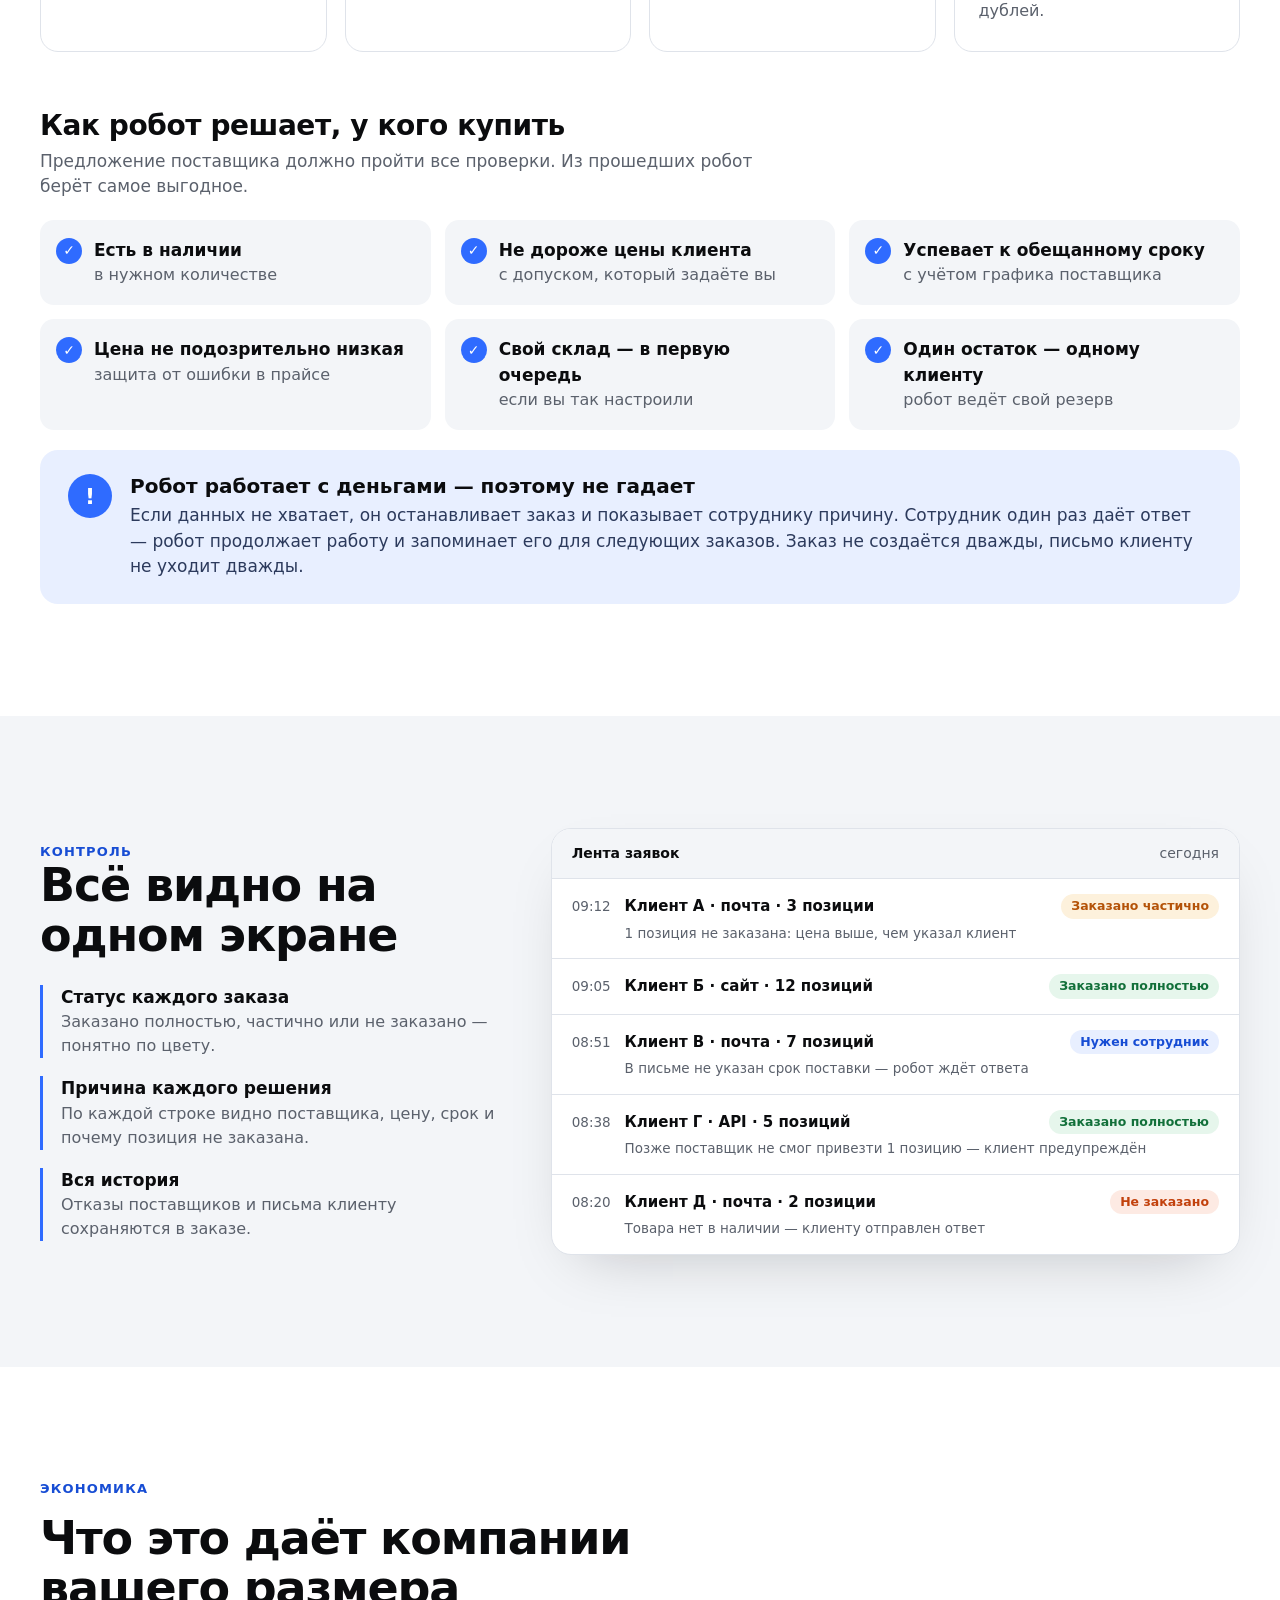
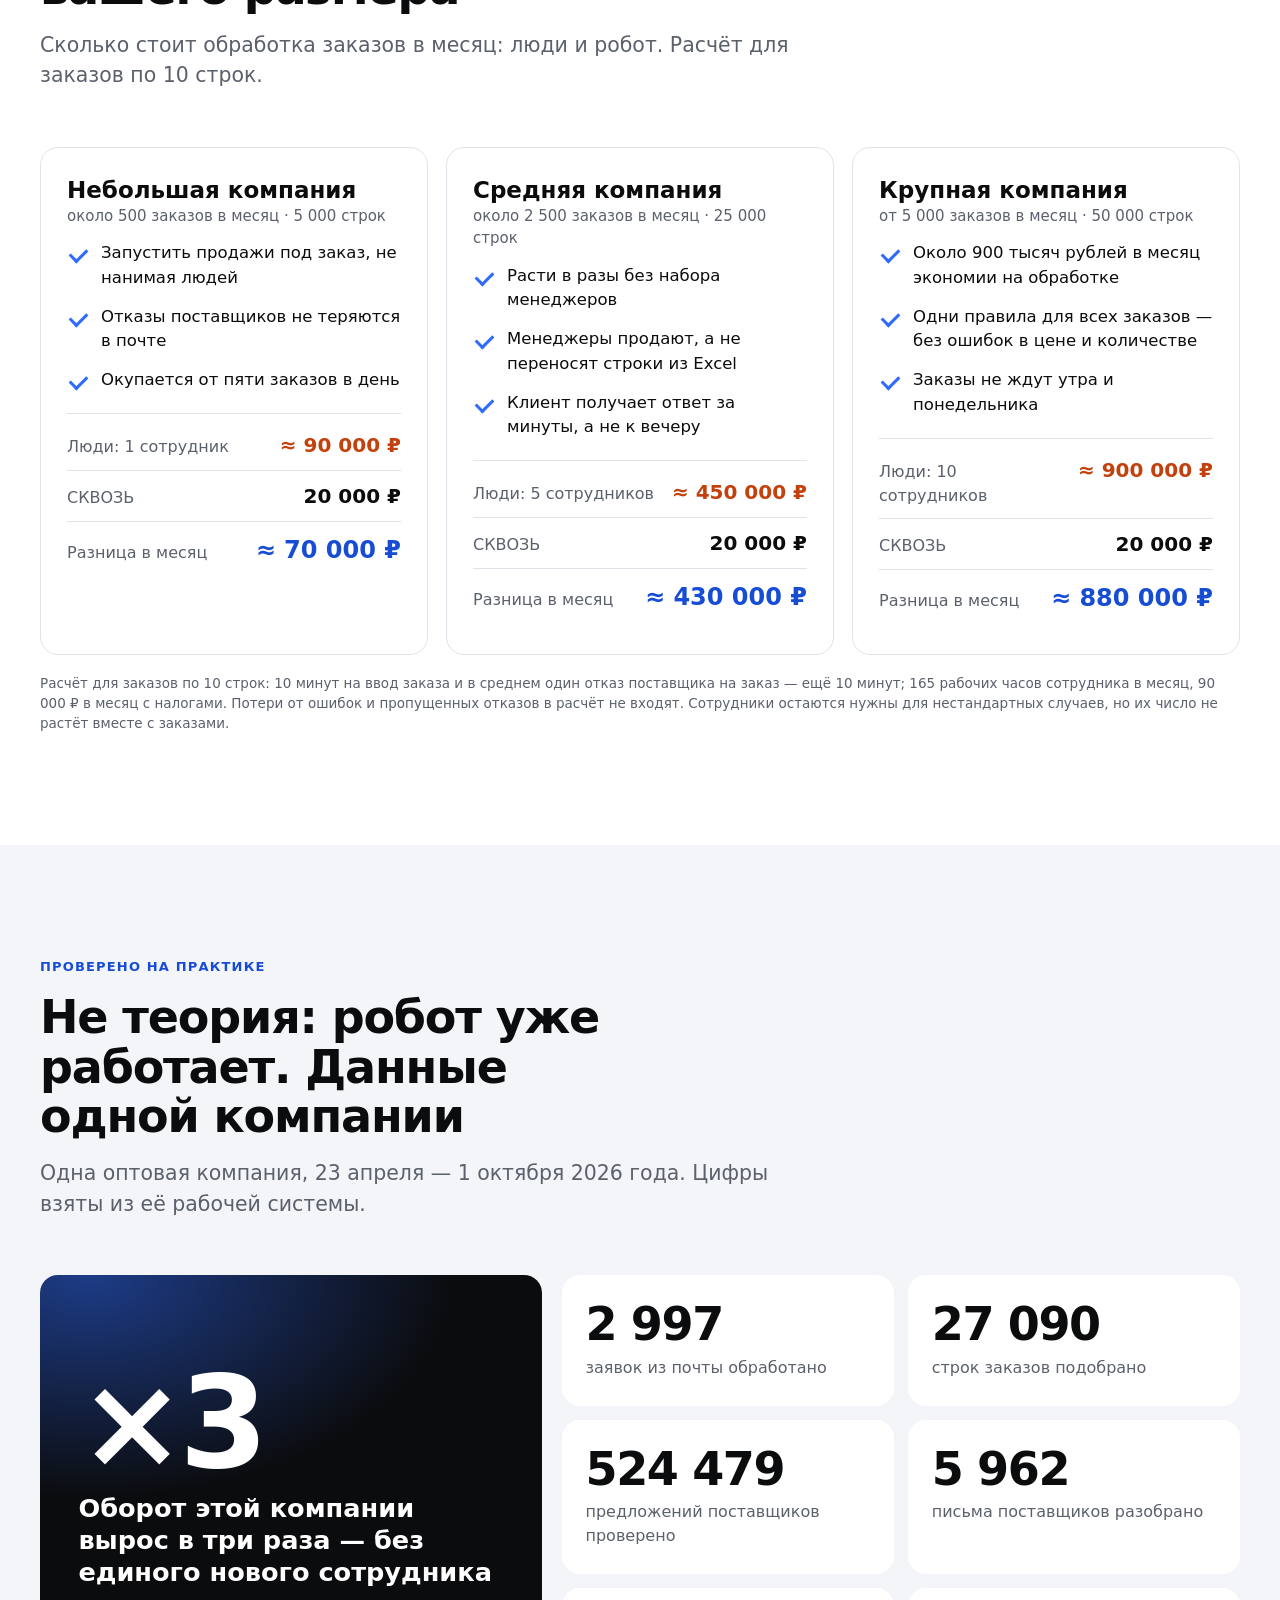
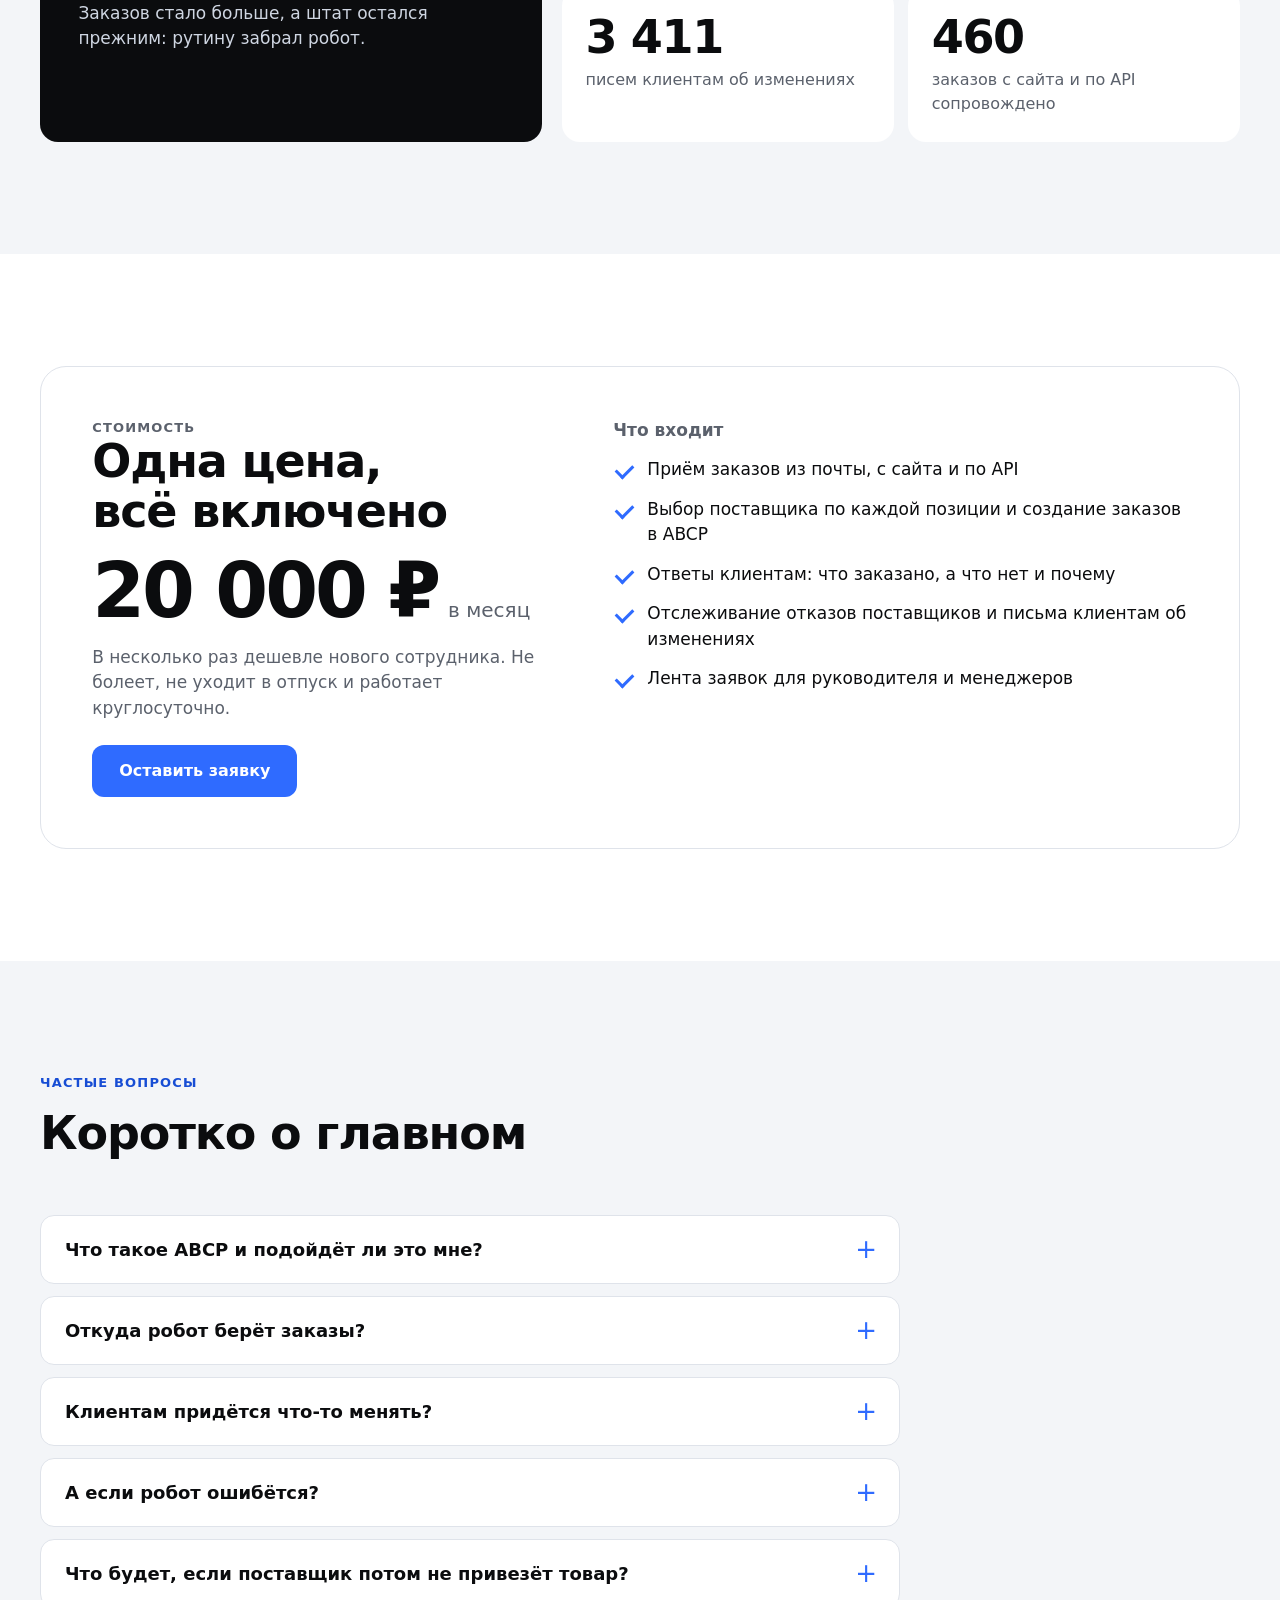
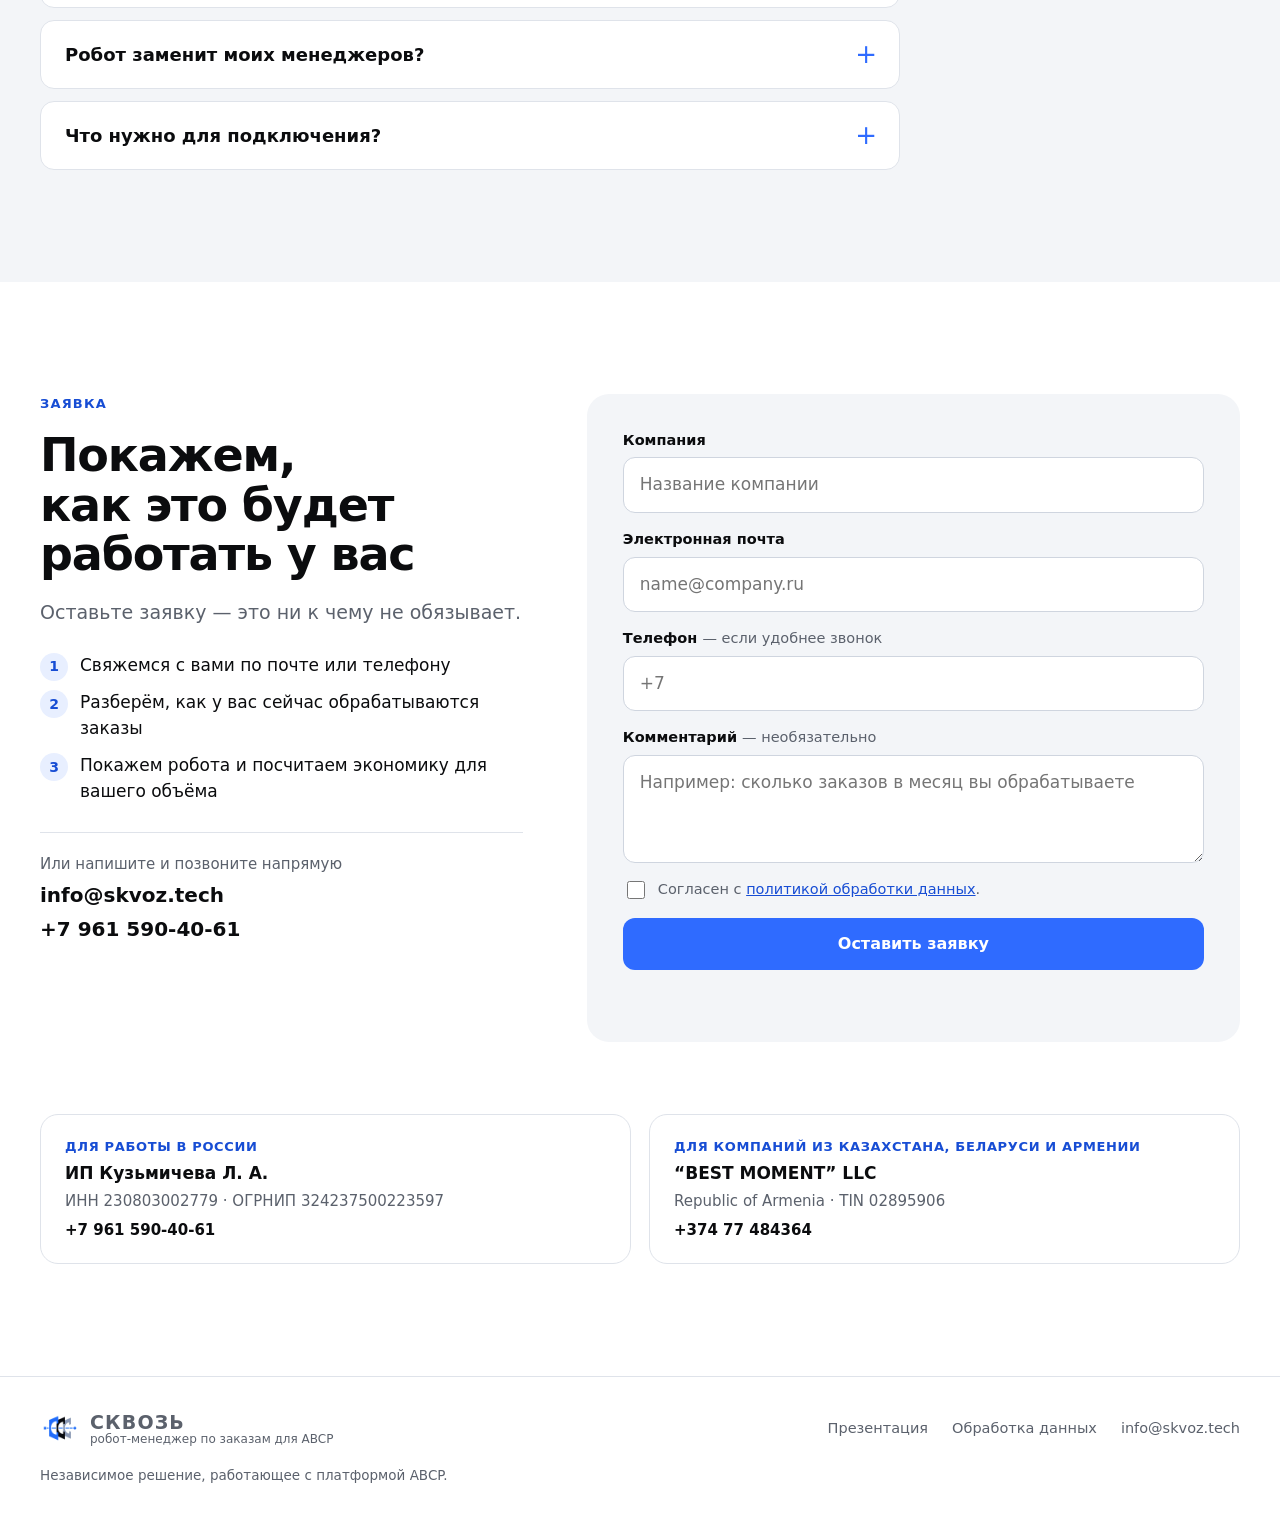
==== commit f2ae403d: "Rebuild site and deck around under-order sales positioning Reposition SKVOZ as a robot order manager" ====
--- a/index.html
+++ b/index.html
@@ -3,338 +3,634 @@
 <head>
   <meta charset="utf-8">
   <meta name="viewport" content="width=device-width, initial-scale=1">
-  <title>СКВОЗЬ — автоматизация заказов на платформе ABCP</title>
-  <meta name="description" content="СКВОЗЬ получает заказы из почты, проверяет позиции, создаёт заказы в ABCP, автоматически фиксирует отказы поставщиков и отправляет уведомления клиентам. Подписка — 20 000 ₽ в месяц.">
+  <title>Автоматизация заказов в ABCP — робот-менеджер СКВОЗЬ</title>
+  <meta name="description" content="Робот-менеджер по заказам для оптовых продавцов автозапчастей на ABCP: принимает заказы из почты, с сайта и по API, выбирает поставщика по цене и сроку, контролирует отказы. 20 000 ₽ в месяц.">
   <meta name="robots" content="index, follow">
-  <meta name="theme-color" content="#0b0c0e">
+  <meta name="theme-color" content="#ffffff">
   <link rel="canonical" href="https://skvoz.tech/">
   <meta property="og:type" content="website">
-  <meta property="og:title" content="СКВОЗЬ — от запроса до результата">
-  <meta property="og:description" content="Автоматическая обработка заказов из почты на платформе ABCP.">
-  <meta property="og:image" content="https://skvoz.tech/assets/brand/skvoz-logo-full.png">
+  <meta property="og:site_name" content="СКВОЗЬ">
+  <meta property="og:title" content="СКВОЗЬ — робот-менеджер по заказам для ABCP">
+  <meta property="og:description" content="Продажи под заказ без роста штата: робот сам принимает заказы, закупает товар у поставщиков по цене и сроку клиента и контролирует отказы.">
+  <meta property="og:image" content="https://skvoz.tech/assets/brand/skvoz-og.png">
+  <meta property="og:image:width" content="1200">
+  <meta property="og:image:height" content="630">
   <meta property="og:url" content="https://skvoz.tech/">
   <meta property="og:locale" content="ru_RU">
   <meta name="twitter:card" content="summary_large_image">
-  <link rel="icon" type="image/png" href="assets/brand/skvoz-mark-compact.png">
-  <link rel="stylesheet" href="assets/css/site.css">
+  <link rel="icon" type="image/png" href="assets/brand/skvoz-mark-192.png">
+  <link rel="apple-touch-icon" href="assets/brand/skvoz-mark-192.png">
+  <link rel="stylesheet" href="assets/css/main.css">
   <script src="assets/js/contact-form.js" defer></script>
+  <script type="application/ld+json">
+{
+  "@context": "https://schema.org",
+  "@graph": [
+    {
+      "@type": "Organization",
+      "@id": "https://skvoz.tech/#org",
+      "name": "СКВОЗЬ",
+      "url": "https://skvoz.tech/",
+      "logo": "https://skvoz.tech/assets/brand/skvoz-mark-192.png",
+      "email": "info@skvoz.tech",
+      "telephone": "+7-961-590-40-61"
+    },
+    {
+      "@type": "WebSite",
+      "@id": "https://skvoz.tech/#site",
+      "url": "https://skvoz.tech/",
+      "name": "СКВОЗЬ",
+      "inLanguage": "ru",
+      "publisher": {
+        "@id": "https://skvoz.tech/#org"
+      }
+    },
+    {
+      "@type": "SoftwareApplication",
+      "@id": "https://skvoz.tech/#app",
+      "name": "СКВОЗЬ",
+      "alternateName": "СКВОЗЬ — робот-менеджер по заказам для ABCP",
+      "applicationCategory": "BusinessApplication",
+      "operatingSystem": "Web",
+      "url": "https://skvoz.tech/",
+      "description": "Автоматизация заказов в ABCP для оптовых продавцов автозапчастей: приём заказов из почты, с сайта и по API, выбор поставщика по цене и сроку, создание заказа, контроль отказов поставщиков.",
+      "offers": {
+        "@type": "Offer",
+        "price": "20000",
+        "priceCurrency": "RUB",
+        "description": "Подписка, в месяц"
+      },
+      "publisher": {
+        "@id": "https://skvoz.tech/#org"
+      }
+    },
+    {
+      "@type": "FAQPage",
+      "@id": "https://skvoz.tech/#faq",
+      "mainEntity": [
+        {
+          "@type": "Question",
+          "name": "Что такое ABCP и подойдёт ли это мне?",
+          "acceptedAnswer": {
+            "@type": "Answer",
+            "text": "ABCP — платформа, на которой работают интернет-магазины и оптовые продавцы автозапчастей. Если ваши заказы оформляются в ABCP и часть товара вы закупаете у поставщиков под заказ клиента — СКВОЗЬ сделан для вас."
+          }
+        },
+        {
+          "@type": "Question",
+          "name": "Откуда робот берёт заказы?",
+          "acceptedAnswer": {
+            "@type": "Answer",
+            "text": "Из трёх источников: письма клиентов с Excel-файлами, заказы, которые клиент оформил на вашем сайте, и заказы по API из программы клиента."
+          }
+        },
+        {
+          "@type": "Question",
+          "name": "Клиентам придётся что-то менять?",
+          "acceptedAnswer": {
+            "@type": "Answer",
+            "text": "Нет. Клиенты продолжают заказывать так же, как привыкли. Робот подстраивается под файл каждого клиента — это настраивается один раз."
+          }
+        },
+        {
+          "@type": "Question",
+          "name": "А если робот ошибётся?",
+          "acceptedAnswer": {
+            "@type": "Answer",
+            "text": "Робот заказывает только то, что подходит по вашим правилам: по цене, сроку и наличию. Если данных не хватает — он не угадывает, а останавливает заказ и показывает сотруднику причину. Каждое его решение видно в ленте заявок."
+          }
+        },
+        {
+          "@type": "Question",
+          "name": "Что будет, если поставщик потом не привезёт товар?",
+          "acceptedAnswer": {
+            "@type": "Answer",
+            "text": "Робот следит за заказом и после оформления. Если поставщик отказал полностью или частично, СКВОЗЬ сам найдёт исходный заказ, обновит его в ABCP и предупредит клиента письмом."
+          }
+        },
+        {
+          "@type": "Question",
+          "name": "Робот заменит моих менеджеров?",
+          "acceptedAnswer": {
+            "@type": "Answer",
+            "text": "Нет. Он забирает рутину: сравнение предложений, оформление, поиск писем с отказами. Менеджеры занимаются клиентами и случаями, где нужно решение человека. Когда заказов становится больше, новых людей на обработку нанимать не нужно."
+          }
+        },
+        {
+          "@type": "Question",
+          "name": "Что нужно для подключения?",
+          "acceptedAnswer": {
+            "@type": "Answer",
+            "text": "Работающий ABCP. Оставьте заявку — на первом разговоре посмотрим, как у вас сейчас обрабатываются заказы, и посчитаем экономику для вашего объёма."
+          }
+        }
+      ]
+    }
+  ]
+}
+  </script>
 </head>
 <body>
   <header class="site-header">
-    <a class="brand brand-full" href="#top" aria-label="СКВОЗЬ — на главную">
-      <img class="brand-logo-full"
-           src="assets/brand/skvoz-logo-full.png"
-           alt="СКВОЗЬ — End-to-End Automation. От запроса до результата">
-    </a>
-
-    <nav class="desktop-nav" aria-label="Основная навигация">
-      <a href="#process">Как работает</a>
-      <a href="#results">Результаты</a>
-      <a href="#price">Стоимость</a>
-      <a href="#contacts">Контакты</a>
-    </nav>
-
-    <a class="button button-download header-download"
-       href="downloads/skvoz-orders-2026-07.html"
-       download="СКВОЗЬ-презентация.html">
-      Скачать презентацию
-    </a>
+    <div class="wrap">
+      <a class="brand" href="#top" aria-label="СКВОЗЬ — на главную">
+        <img src="assets/brand/skvoz-mark-192.png" alt="" width="40" height="40">
+        <span class="brand-text">
+          <strong>СКВОЗЬ</strong>
+          <span>робот-менеджер по заказам</span>
+        </span>
+      </a>
+
+      <nav class="site-nav" aria-label="Основная навигация">
+        <a href="#how">Как работает</a>
+        <a href="#sizes">Экономика</a>
+        <a href="#price">Стоимость</a>
+        <a href="#faq">Вопросы</a>
+      </nav>
+
+      <a class="button button-primary button-small" href="#request">Оставить заявку</a>
+    </div>
   </header>
 
   <main id="top">
-    <section class="hero page-section">
-      <div class="hero-copy">
-        <div class="platform-badge"><span aria-hidden="true"></span>Работает на платформе ABCP</div>
-        <p class="eyebrow">СКВОЗЬ / ЗАКАЗЫ</p>
-        <h1>Автоматическая обработка заказов из почты на платформе ABCP</h1>
-        <p class="lead">Система получает письма клиентов с Excel-заказами, проверяет позиции, создаёт заказы в ABCP, автоматически фиксирует отказы поставщиков и отправляет уведомления клиентам.</p>
-
-        <div class="hero-offer">
-          <div class="price-brief">
-            <strong>20 000 ₽</strong>
-            <span>в месяц<br>по подписке</span>
-          </div>
-          <p>Повторяющиеся операции выполняются автоматически — без пропорционального роста штата.</p>
-        </div>
-
-        <div class="hero-actions">
-          <a class="button button-primary"
-             href="downloads/skvoz-orders-2026-07.html"
-             download="СКВОЗЬ-презентация.html">
-            Скачать презентацию
-          </a>
-          <a class="button button-quiet" href="#contacts">Обсудить подключение</a>
-        </div>
-      </div>
-
-      <div class="process-visual" aria-label="Схема автоматической обработки заказа">
-        <div class="visual-top">
-          <div class="visual-brand">
-            <img src="assets/brand/skvoz-mark-compact.png" alt="" width="48" height="48">
-            <div><strong>Заказ клиента</strong><span>обработка активна</span></div>
-          </div>
-          <span class="live-status"><i aria-hidden="true"></i>в работе</span>
-        </div>
-
-        <ol class="visual-route">
-          <li class="complete">
-            <span class="route-number">01</span>
-            <div><small>ПОЧТА И EXCEL</small><strong>Заказ получен</strong></div>
-            <em>готово</em>
+    <section class="hero">
+      <div class="wrap">
+        <div class="hero-copy">
+          <h1><span class="audience">Автоматизация заказов в ABCP для оптовых продавцов автозапчастей</span>Продажи под заказ: оборот растёт, штат — нет</h1>
+          <p class="lead"><strong>СКВОЗЬ — робот-менеджер по заказам.</strong> Сам принимает заказ из почты, с сайта или по API, закупает товар у поставщиков по цене и сроку клиента и следит за исполнением. Без участия сотрудника, днём, ночью и в выходные.</p>
+
+          <div class="hero-actions">
+            <a class="button button-primary" href="#request">Оставить заявку</a>
+            <a class="button button-quiet" href="#how">Как это работает</a>
+          </div>
+
+          <ul class="hero-facts">
+            <li><strong>3 входа</strong>почта, сайт, API</li>
+            <li><strong>Минуты</strong>от заказа до ответа клиенту</li>
+            <li><strong>20 000 ₽</strong>в месяц</li>
+          </ul>
+        </div>
+
+        <div class="journey" aria-label="Пример: путь одного заказа">
+          <p class="journey-title">Путь одного заказа</p>
+
+          <div class="j-card">
+            <div class="j-head"><span>Заказ от клиента</span><span class="j-time">09:12</span></div>
+            <strong>«Добрый день, заказ во вложении»</strong>
+            <span class="j-file"><b>XLS</b> Заказ.xlsx · 3 строки</span>
+          </div>
+
+          <p class="j-link">СКВОЗЬ сравнивает предложения поставщиков: наличие, цена, срок</p>
+
+          <div class="j-card">
+            <div class="j-head"><span>Товар заказан у поставщиков</span><span class="j-time">09:16</span></div>
+            <ul class="j-rows">
+              <li>Фильтр масляный MANN, 1 шт <span class="pill pill-ok">Заказано</span></li>
+              <li>Свеча зажигания BOSCH, 4 шт <span class="pill pill-ok">Заказано</span></li>
+              <li>Ремень DAYCO, 2 шт <span class="pill pill-no">Не заказано</span>
+                <small>Цена у поставщиков выше, чем указал клиент</small></li>
+            </ul>
+          </div>
+
+          <p class="j-link">СКВОЗЬ сам пишет клиенту</p>
+
+          <div class="j-card j-reply">
+            <div class="j-head"><span>Ответ клиенту отправлен</span><span class="j-time">09:17</span></div>
+            <p>Две позиции заказаны. По третьей — причина, почему не заказана.</p>
+          </div>
+
+          <p class="journey-note">Пример условный. Сотрудник в этой цепочке не участвовал.</p>
+        </div>
+      </div>
+    </section>
+
+    <section class="section section-tinted" aria-labelledby="why-title">
+      <div class="wrap">
+        <div class="section-head">
+          <p class="eyebrow">Зачем это нужно</p>
+          <h2 id="why-title">При наценке 7–9 % зарабатывает только объём. А объём — это ручная работа</h2>
+          <p>Вы продаёте не только со склада, но и под заказ: товара нет — быстро покупаете его у поставщика и перепродаёте клиенту. Это продажа под заказ, или кросс-докинг. Каждый такой заказ кто-то должен обработать руками.</p>
+        </div>
+
+        <div class="order-sizes" aria-label="Сколько времени занимает ввод одного заказа вручную">
+          <article>
+            <h3>Небольшой заказ</h3>
+            <p class="order-lines">10 строк</p>
+            <p class="order-time">10 минут</p>
+          </article>
+          <article>
+            <h3>Средний заказ</h3>
+            <p class="order-lines">50 строк</p>
+            <p class="order-time">25 минут</p>
+          </article>
+          <article>
+            <h3>Большой заказ</h3>
+            <p class="order-lines">150 строк</p>
+            <p class="order-time">около часа</p>
+          </article>
+        </div>
+
+        <div class="risks">
+          <article class="risk-refusal">
+            <h3>Плюс каждый отказ поставщика — от 10 минут</h3>
+            <p>Найти письмо, найти исходный заказ, исправить его в ABCP, написать клиенту. А письмо с отказом можно и пропустить — тогда клиент ждёт товар, которого не будет.</p>
+          </article>
+          <article class="risk-error">
+            <h3>Чем больше заказ — тем легче ошибиться</h3>
+            <p>Заказать дороже, чем продали, или перепутать количество. При наценке 7–9 % одна такая ошибка — и наценки с позиции нет.</p>
+          </article>
+        </div>
+
+        <div class="compare">
+          <article class="compare-before">
+            <h3>Как сейчас: менеджер</h3>
+            <ol>
+              <li>Принимает заказ: из почты, с сайта или по API</li>
+              <li>По каждой строке сравнивает десятки предложений поставщиков</li>
+              <li>Проверяет цену клиента и обещанный срок</li>
+              <li>Оформляет заказ, передаёт поставщику, отвечает клиенту</li>
+              <li>Следит за отказами поставщиков</li>
+              <li>Исправляет заказ в ABCP и снова пишет клиенту</li>
+            </ol>
+            <p class="compare-foot">Около 20 минут на заказ из 10 строк с учётом отказов. Больше заказов — больше сотрудников.</p>
+          </article>
+
+          <article class="compare-after">
+            <h3>С роботом СКВОЗЬ</h3>
+            <ul>
+              <li>Сам принимает заказы из всех трёх источников</li>
+              <li>Сам выбирает поставщика по цене, сроку и наличию</li>
+              <li>Сам создаёт заказ в ABCP и передаёт поставщику</li>
+              <li>Сам отвечает клиенту</li>
+              <li>Сам следит за отказами и предупреждает клиента</li>
+              <li>Зовёт человека, только когда нужно решение</li>
+            </ul>
+            <p class="compare-foot">Больше заказов — те же сотрудники.</p>
+          </article>
+        </div>
+
+        <p class="footnote">Время ввода — открыть Excel клиента, построчно внести заказ на портал, проверить количество и цену. Оценка для опытного менеджера: 5 минут на заказ и около 25 секунд на строку.</p>
+      </div>
+    </section>
+
+    <section class="section" id="how" aria-labelledby="how-title">
+      <div class="wrap">
+        <div class="section-head">
+          <p class="eyebrow">Как это работает</p>
+          <h2 id="how-title">Как СКВОЗЬ обрабатывает заказ в ABCP: четыре шага</h2>
+          <p>Клиентам ничего менять не нужно: они заказывают так же, как привыкли.</p>
+        </div>
+
+        <ol class="steps">
+          <li>
+            <h3>Принимает заказ</h3>
+            <p>Письмо с Excel-файлом, заказ с сайта или по API. Формат файла каждого клиента настраивается один раз.</p>
           </li>
-          <li class="complete">
-            <span class="route-number">02</span>
-            <div><small>ABCP</small><strong>Цена и срок проверены</strong></div>
-            <em>готово</em>
+          <li>
+            <h3>Выбирает поставщика</h3>
+            <p>По каждой строке получает из ABCP все предложения и проверяет их по вашим правилам.</p>
           </li>
-          <li class="complete">
-            <span class="route-number">03</span>
-            <div><small>ПОСТАВЩИК</small><strong>Заказ передан</strong></div>
-            <em>готово</em>
+          <li>
+            <h3>Заказывает и отвечает</h3>
+            <p>Создаёт заказ в ABCP, передаёт его поставщику и пишет клиенту, что заказано, а что нет и почему.</p>
           </li>
-          <li class="active">
-            <span class="route-number">04</span>
-            <div><small>ОТКАЗ ПОСТАВЩИКА</small><strong>Отказ фиксируется</strong></div>
-            <em>автоматически</em>
+          <li>
+            <h3>Следит за исполнением</h3>
+            <p>Поставщик отказал полностью или частично — робот исправит заказ в ABCP и предупредит клиента. Один раз, без дублей.</p>
           </li>
         </ol>
 
-        <div class="visual-result">
-          <span>Результат</span>
-          <strong>Клиенту отправляется письмо о полном или частичном отказе</strong>
-        </div>
-      </div>
-    </section>
-
-    <section class="results page-section" id="results" aria-labelledby="results-title">
-      <div class="section-intro compact">
+        <h3 class="subhead">Как робот решает, у кого купить</h3>
+        <p>Предложение поставщика должно пройти все проверки. Из прошедших робот берёт самое выгодное.</p>
+        <ul class="rules">
+          <li><b>Есть в наличии</b><span>в нужном количестве</span></li>
+          <li><b>Не дороже цены клиента</b><span>с допуском, который задаёте вы</span></li>
+          <li><b>Успевает к обещанному сроку</b><span>с учётом графика поставщика</span></li>
+          <li><b>Цена не подозрительно низкая</b><span>защита от ошибки в прайсе</span></li>
+          <li><b>Свой склад — в первую очередь</b><span>если вы так настроили</span></li>
+          <li><b>Один остаток — одному клиенту</b><span>робот ведёт свой резерв</span></li>
+        </ul>
+
+        <div class="human-note">
+          <span class="human-note-icon" aria-hidden="true">!</span>
+          <div>
+            <h3>Робот работает с деньгами — поэтому не гадает</h3>
+            <p>Если данных не хватает, он останавливает заказ и показывает сотруднику причину. Сотрудник один раз даёт ответ — робот продолжает работу и запоминает его для следующих заказов. Заказ не создаётся дважды, письмо клиенту не уходит дважды.</p>
+          </div>
+        </div>
+      </div>
+    </section>
+
+    <section class="section section-tinted" aria-labelledby="feed-title">
+      <div class="wrap feed-layout">
         <div>
-          <p class="eyebrow">Реальная работа</p>
-          <h2 id="results-title">Уже обрабатывает заказы</h2>
-        </div>
-        <p>Данные рабочей базы за период с 23 апреля по 14 июля 2026 года.</p>
-      </div>
-
-      <div class="result-grid">
-        <article><strong>1 019</strong><span>заявок клиентов обработано</span></article>
-        <article><strong>15 933</strong><span>товарные позиции проверены</span></article>
-        <article><strong>996</strong><span>заказов создано в ABCP</span></article>
-        <article><strong>1 636</strong><span>уведомлений о новых отказах и изменениях отправлено клиентам</span></article>
-      </div>
-    </section>
-
-    <section class="process page-section" id="process" aria-labelledby="process-title">
-      <div class="section-intro">
-        <p class="eyebrow">Коротко о процессе</p>
-        <h2 id="process-title">От письма клиента до результата — автоматически</h2>
-        <p>Одна сквозная цепочка вместо постоянного переключения между почтой, Excel, ABCP и отказами поставщиков.</p>
-      </div>
-
-      <div class="process-grid">
-        <article>
-          <span>01</span>
-          <h3>Получает заказ</h3>
-          <p>Находит письмо клиента и считывает позиции из приложенного Excel-файла.</p>
-        </article>
-        <article>
-          <span>02</span>
-          <h3>Проверяет позиции</h3>
-          <p>Учитывает прайс-лист, срок поставки, цену, наличие и доступные клиенту предложения.</p>
-        </article>
-        <article>
-          <span>03</span>
-          <h3>Создаёт заказ</h3>
-          <p>Создаёт заказ в ABCP и передаёт его поставщику установленным для него способом.</p>
-        </article>
-        <article>
-          <span>04</span>
-          <h3>Фиксирует отказ</h3>
-          <p>Автоматически регистрирует полный или частичный отказ поставщика, обновляет статус в ABCP и отправляет письмо клиенту.</p>
-        </article>
-      </div>
-
-      <div class="exception-line">
-        <strong>Если нужно решение человека</strong>
-        <p>Система останавливает заказ и показывает сотруднику причину. После уточнения обработка продолжается.</p>
-        <a href="downloads/skvoz-orders-2026-07.html"
-           download="СКВОЗЬ-презентация.html">
-          Скачать подробную презентацию <span aria-hidden="true">↓</span>
-        </a>
-      </div>
-    </section>
-
-    <section class="price page-section" id="price" aria-labelledby="price-title">
-      <div class="price-main">
-        <p class="eyebrow">Стоимость</p>
-        <h2 id="price-title">СКВОЗЬ предоставляется по подписке</h2>
-        <div class="price-value"><strong>20 000 ₽</strong><span>/ месяц</span></div>
-        <p>Автоматическая обработка заказов из почты на платформе ABCP.</p>
-      </div>
-
-      <div class="price-details">
-        <p class="price-label">В продукте</p>
-        <ul>
-          <li>Получение писем и Excel-заказов</li>
-          <li>Проверка позиций и создание заказов в ABCP</li>
-          <li>Автоматическая фиксация полных и частичных отказов</li>
-          <li>Обновление ABCP и письма клиентам</li>
-        </ul>
-        <div class="price-actions">
-          <a class="button button-light" href="#contacts">Обсудить подключение</a>
-          <a class="text-link"
-             href="downloads/skvoz-orders-2026-07.html"
-             download="СКВОЗЬ-презентация.html">
-            Скачать презентацию <span aria-hidden="true">↓</span>
-          </a>
-        </div>
-      </div>
-    </section>
-
-    <section class="presentation page-section" id="presentation" aria-labelledby="presentation-title">
-      <div class="presentation-copy">
-        <p class="eyebrow">Подробнее</p>
-        <h2 id="presentation-title">Весь процесс — в презентации</h2>
-        <p>Ручная цепочка, работа системы, реальные показатели и интерфейс ленты заказов собраны в одном файле.</p>
-        <div class="hero-actions">
-          <a class="button button-primary"
-             href="downloads/skvoz-orders-2026-07.html"
-             download="СКВОЗЬ-презентация.html">
-            Скачать презентацию
-          </a>
-          <a class="button button-quiet" href="presentation/">Смотреть онлайн</a>
-        </div>
-      </div>
-
-      <a class="presentation-preview" href="presentation/" aria-label="Открыть презентацию онлайн">
-        <div class="preview-bar"><span></span><span></span><span></span></div>
-        <div class="preview-body">
-          <img src="assets/brand/skvoz-mark-compact.png" alt="" width="84" height="84">
-          <p>СКВОЗЬ / ЗАКАЗЫ</p>
-          <strong>Больше заказов —<br>без роста штата</strong>
-          <span>Открыть презентацию <b aria-hidden="true">→</b></span>
-        </div>
+          <p class="eyebrow">Контроль</p>
+          <h2 id="feed-title">Всё видно на одном экране</h2>
+          <ul class="feed-points">
+            <li><strong>Статус каждого заказа</strong><span>Заказано полностью, частично или не заказано — понятно по цвету.</span></li>
+            <li><strong>Причина каждого решения</strong><span>По каждой строке видно поставщика, цену, срок и почему позиция не заказана.</span></li>
+            <li><strong>Вся история</strong><span>Отказы поставщиков и письма клиенту сохраняются в заказе.</span></li>
+          </ul>
+        </div>
+
+        <div class="feed" aria-label="Пример ленты заявок">
+          <div class="feed-bar">Лента заявок <span>сегодня</span></div>
+          <div class="feed-row">
+            <time>09:12</time><strong>Клиент А · почта · 3 позиции</strong><span class="pill pill-part">Заказано частично</span>
+            <small>1 позиция не заказана: цена выше, чем указал клиент</small>
+          </div>
+          <div class="feed-row">
+            <time>09:05</time><strong>Клиент Б · сайт · 12 позиций</strong><span class="pill pill-ok">Заказано полностью</span>
+          </div>
+          <div class="feed-row">
+            <time>08:51</time><strong>Клиент В · почта · 7 позиций</strong><span class="pill pill-human">Нужен сотрудник</span>
+            <small>В письме не указан срок поставки — робот ждёт ответа</small>
+          </div>
+          <div class="feed-row">
+            <time>08:38</time><strong>Клиент Г · API · 5 позиций</strong><span class="pill pill-ok">Заказано полностью</span>
+            <small>Позже поставщик не смог привезти 1 позицию — клиент предупреждён</small>
+          </div>
+          <div class="feed-row">
+            <time>08:20</time><strong>Клиент Д · почта · 2 позиции</strong><span class="pill pill-no">Не заказано</span>
+            <small>Товара нет в наличии — клиенту отправлен ответ</small>
+          </div>
+        </div>
+      </div>
+    </section>
+
+    <section class="section" id="sizes" aria-labelledby="sizes-title">
+      <div class="wrap">
+        <div class="section-head">
+          <p class="eyebrow">Экономика</p>
+          <h2 id="sizes-title">Что это даёт компании вашего размера</h2>
+          <p>Сколько стоит обработка заказов в месяц: люди и робот. Расчёт для заказов по 10 строк.</p>
+        </div>
+
+        <div class="sizes">
+          <article>
+            <div>
+              <h3>Небольшая компания</h3>
+              <p class="size-note">около 500 заказов в месяц · 5 000 строк</p>
+            </div>
+            <ul class="checklist">
+              <li>Запустить продажи под заказ, не нанимая людей</li>
+              <li>Отказы поставщиков не теряются в почте</li>
+              <li>Окупается от пяти заказов в день</li>
+            </ul>
+            <div class="cost">
+              <div class="cost-people">Люди: 1 сотрудник<b>≈ 90 000 ₽</b></div>
+              <div>СКВОЗЬ<b>20 000 ₽</b></div>
+              <div class="cost-save">Разница в месяц<b>≈ 70 000 ₽</b></div>
+            </div>
+          </article>
+
+          <article>
+            <div>
+              <h3>Средняя компания</h3>
+              <p class="size-note">около 2 500 заказов в месяц · 25 000 строк</p>
+            </div>
+            <ul class="checklist">
+              <li>Расти в разы без набора менеджеров</li>
+              <li>Менеджеры продают, а не переносят строки из Excel</li>
+              <li>Клиент получает ответ за минуты, а не к вечеру</li>
+            </ul>
+            <div class="cost">
+              <div class="cost-people">Люди: 5 сотрудников<b>≈ 450 000 ₽</b></div>
+              <div>СКВОЗЬ<b>20 000 ₽</b></div>
+              <div class="cost-save">Разница в месяц<b>≈ 430 000 ₽</b></div>
+            </div>
+          </article>
+
+          <article>
+            <div>
+              <h3>Крупная компания</h3>
+              <p class="size-note">от 5 000 заказов в месяц · 50 000 строк</p>
+            </div>
+            <ul class="checklist">
+              <li>Около 900 тысяч рублей в месяц экономии на обработке</li>
+              <li>Одни правила для всех заказов — без ошибок в цене и количестве</li>
+              <li>Заказы не ждут утра и понедельника</li>
+            </ul>
+            <div class="cost">
+              <div class="cost-people">Люди: 10 сотрудников<b>≈ 900 000 ₽</b></div>
+              <div>СКВОЗЬ<b>20 000 ₽</b></div>
+              <div class="cost-save">Разница в месяц<b>≈ 880 000 ₽</b></div>
+            </div>
+          </article>
+        </div>
+
+        <p class="footnote">Расчёт для заказов по 10 строк: 10 минут на ввод заказа и в среднем один отказ поставщика на заказ — ещё 10 минут; 165 рабочих часов сотрудника в месяц, 90 000 ₽ в месяц с налогами. Потери от ошибок и пропущенных отказов в расчёт не входят. Сотрудники остаются нужны для нестандартных случаев, но их число не растёт вместе с заказами.</p>
+      </div>
+    </section>
+
+    <section class="section section-tinted" id="results" aria-labelledby="results-title">
+      <div class="wrap">
+        <div class="section-head">
+          <p class="eyebrow">Проверено на практике</p>
+          <h2 id="results-title">Не теория: робот уже работает. Данные одной компании</h2>
+          <p>Одна оптовая компания, 23 апреля — 1 октября 2026 года. Цифры взяты из её рабочей системы.</p>
+        </div>
+
+        <div class="proof">
+          <div class="proof-case">
+            <strong>×3</strong>
+            <h3>Оборот этой компании вырос в три раза — без единого нового сотрудника</h3>
+            <p>Заказов стало больше, а штат остался прежним: рутину забрал робот.</p>
+          </div>
+          <div class="numbers">
+            <article><strong>2 997</strong><span>заявок из почты обработано</span></article>
+            <article><strong>27 090</strong><span>строк заказов подобрано</span></article>
+            <article><strong>524 479</strong><span>предложений поставщиков проверено</span></article>
+            <article><strong>5 962</strong><span>письма поставщиков разобрано</span></article>
+            <article><strong>3 411</strong><span>писем клиентам об изменениях</span></article>
+            <article><strong>460</strong><span>заказов с сайта и по API сопровождено</span></article>
+          </div>
+        </div>
+
+      </div>
+    </section>
+
+    <section class="section" id="price" aria-labelledby="price-title">
+      <div class="wrap">
+        <div class="price-card">
+          <div>
+            <p class="eyebrow">Стоимость</p>
+            <h2 id="price-title">Одна цена, всё включено</h2>
+            <div class="price-value"><strong>20 000 ₽</strong><span>в месяц</span></div>
+            <p>В несколько раз дешевле нового сотрудника. Не болеет, не уходит в отпуск и работает круглосуточно.</p>
+            <a class="button button-primary" href="#request">Оставить заявку</a>
+          </div>
+
+          <div>
+            <p class="price-label">Что входит</p>
+            <ul class="checklist">
+              <li>Приём заказов из почты, с сайта и по API</li>
+              <li>Выбор поставщика по каждой позиции и создание заказов в ABCP</li>
+              <li>Ответы клиентам: что заказано, а что нет и почему</li>
+              <li>Отслеживание отказов поставщиков и письма клиентам об изменениях</li>
+              <li>Лента заявок для руководителя и менеджеров</li>
+            </ul>
+          </div>
+        </div>
+      </div>
+    </section>
+
+    <section class="section section-tinted" id="faq" aria-labelledby="faq-title">
+      <div class="wrap">
+        <div class="section-head">
+          <p class="eyebrow">Частые вопросы</p>
+          <h2 id="faq-title">Коротко о главном</h2>
+        </div>
+
+        <div class="faq">
+          <details>
+            <summary>Что такое ABCP и подойдёт ли это мне?</summary>
+            <p>ABCP — платформа, на которой работают интернет-магазины и оптовые продавцы автозапчастей. Если ваши заказы оформляются в ABCP и часть товара вы закупаете у поставщиков под заказ клиента — СКВОЗЬ сделан для вас.</p>
+          </details>
+          <details>
+            <summary>Откуда робот берёт заказы?</summary>
+            <p>Из трёх источников: письма клиентов с Excel-файлами, заказы, которые клиент оформил на вашем сайте, и заказы по API из программы клиента.</p>
+          </details>
+          <details>
+            <summary>Клиентам придётся что-то менять?</summary>
+            <p>Нет. Клиенты продолжают заказывать так же, как привыкли. Робот подстраивается под файл каждого клиента — это настраивается один раз.</p>
+          </details>
+          <details>
+            <summary>А если робот ошибётся?</summary>
+            <p>Робот заказывает только то, что подходит по вашим правилам: по цене, сроку и наличию. Если данных не хватает — он не угадывает, а останавливает заказ и показывает сотруднику причину. Каждое его решение видно в ленте заявок.</p>
+          </details>
+          <details>
+            <summary>Что будет, если поставщик потом не привезёт товар?</summary>
+            <p>Робот следит за заказом и после оформления. Если поставщик отказал полностью или частично, СКВОЗЬ сам найдёт исходный заказ, обновит его в ABCP и предупредит клиента письмом.</p>
+          </details>
+          <details>
+            <summary>Робот заменит моих менеджеров?</summary>
+            <p>Нет. Он забирает рутину: сравнение предложений, оформление, поиск писем с отказами. Менеджеры занимаются клиентами и случаями, где нужно решение человека. Когда заказов становится больше, новых людей на обработку нанимать не нужно.</p>
+          </details>
+          <details>
+            <summary>Что нужно для подключения?</summary>
+            <p>Работающий ABCP. Оставьте заявку — на первом разговоре посмотрим, как у вас сейчас обрабатываются заказы, и посчитаем экономику для вашего объёма.</p>
+          </details>
+        </div>
+      </div>
+    </section>
+
+    <section class="section" id="request" aria-labelledby="request-title">
+      <div class="wrap">
+        <div class="request">
+          <div class="request-copy">
+            <p class="eyebrow">Заявка</p>
+            <h2 id="request-title">Покажем, как это будет работать у вас</h2>
+            <p>Оставьте заявку — это ни к чему не обязывает.</p>
+            <ol class="next-steps">
+              <li>Свяжемся с вами по почте или телефону</li>
+              <li>Разберём, как у вас сейчас обрабатываются заказы</li>
+              <li>Покажем робота и посчитаем экономику для вашего объёма</li>
+            </ol>
+            <div class="direct">
+              Или напишите и позвоните напрямую
+              <a href="mailto:info@skvoz.tech">info@skvoz.tech</a>
+              <a href="tel:+79615904061">+7 961 590-40-61</a>
+            </div>
+          </div>
+
+          <form class="request-form"
+                id="request-form"
+                action="https://api.web3forms.com/submit"
+                method="POST"
+                accept-charset="UTF-8">
+            <input type="hidden" name="access_key" value="372d94bf-a029-45cb-b26a-bb0760a7f8ac">
+            <input type="hidden" name="subject" value="Новая заявка с сайта СКВОЗЬ">
+            <input type="hidden" name="from_name" value="Сайт СКВОЗЬ">
+            <input type="hidden" name="redirect" value="https://skvoz.tech/thanks.html">
+            <label class="form-honeypot" aria-hidden="true">
+              Не заполняйте это поле
+              <input type="checkbox" name="botcheck" tabindex="-1" autocomplete="off">
+            </label>
+
+            <label class="form-field">
+              <span>Компания</span>
+              <input type="text"
+                     name="Organization"
+                     autocomplete="organization"
+                     maxlength="160"
+                     placeholder="Название компании"
+                     required>
+            </label>
+
+            <label class="form-field">
+              <span>Электронная почта</span>
+              <input type="email"
+                     name="email"
+                     autocomplete="email"
+                     maxlength="254"
+                     inputmode="email"
+                     placeholder="name@company.ru"
+                     required>
+            </label>
+
+            <label class="form-field">
+              <span>Телефон <em>— если удобнее звонок</em></span>
+              <input type="tel"
+                     name="Phone"
+                     autocomplete="tel"
+                     maxlength="32"
+                     inputmode="tel"
+                     placeholder="+7">
+            </label>
+
+            <label class="form-field">
+              <span>Комментарий <em>— необязательно</em></span>
+              <textarea name="message"
+                        rows="3"
+                        maxlength="4000"
+                        placeholder="Например: сколько заказов в месяц вы обрабатываете"></textarea>
+            </label>
+
+            <label class="consent-check">
+              <input type="checkbox" required>
+              <span>Согласен с <a href="privacy.html">политикой обработки данных</a>.</span>
+            </label>
+
+            <button class="button button-primary" type="submit">Оставить заявку</button>
+            <p class="form-status" data-form-status role="status" aria-live="polite"></p>
+          </form>
+        </div>
+
+        <div class="legal">
+          <article>
+            <p class="contact-region">Для работы в России</p>
+            <h3>ИП Кузьмичева Л. А.</h3>
+            <p>ИНН 230803002779 · ОГРНИП 324237500223597</p>
+            <a href="tel:+79615904061">+7 961 590-40-61</a>
+          </article>
+          <article>
+            <p class="contact-region">Для компаний из Казахстана, Беларуси и Армении</p>
+            <h3>“BEST MOMENT” LLC</h3>
+            <p>Republic of Armenia · TIN 02895906</p>
+            <a href="tel:+37477484364">+374 77 484364</a>
+          </article>
+        </div>
+      </div>
+    </section>
+  </main>
+
+  <footer class="site-footer">
+    <div class="wrap">
+      <a class="brand" href="#top" aria-label="СКВОЗЬ — наверх">
+        <img src="assets/brand/skvoz-mark-192.png" alt="" width="40" height="40">
+        <span class="brand-text">
+          <strong>СКВОЗЬ</strong>
+          <span>робот-менеджер по заказам для ABCP</span>
+        </span>
       </a>
-    </section>
-
-    <section class="contacts page-section" id="contacts" aria-labelledby="contacts-title">
-      <div class="contacts-head">
-        <div>
-          <p class="eyebrow">Подключение и контакты</p>
-          <h2 id="contacts-title">Обсудим ваш процесс заказов</h2>
-        </div>
-        <a class="contact-email" href="mailto:info@skvoz.tech">info@skvoz.tech</a>
-      </div>
-
-      <div class="request-panel">
-        <div class="request-copy">
-          <p class="eyebrow">Написать нам</p>
-          <h3>Оставьте ваш запрос</h3>
-          <p>Мы свяжемся с вами по указанной электронной почте.</p>
-        </div>
-
-        <form class="request-form"
-              id="request-form"
-              action="https://api.web3forms.com/submit"
-              method="POST"
-              accept-charset="UTF-8">
-          <input type="hidden" name="access_key" value="372d94bf-a029-45cb-b26a-bb0760a7f8ac">
-          <input type="hidden" name="subject" value="Новый запрос с сайта СКВОЗЬ">
-          <input type="hidden" name="from_name" value="Сайт СКВОЗЬ">
-          <input type="hidden" name="redirect" value="https://skvoz.tech/thanks.html">
-          <label class="form-honeypot" aria-hidden="true">
-            Не заполняйте это поле
-            <input type="checkbox" name="botcheck" tabindex="-1" autocomplete="off">
-          </label>
-
-          <label class="form-field">
-            <span>Организация</span>
-            <input type="text"
-                   name="Organization"
-                   autocomplete="organization"
-                   maxlength="160"
-                   placeholder="Название организации"
-                   required>
-          </label>
-
-          <label class="form-field">
-            <span>Электронная почта для связи</span>
-            <input type="email"
-                   name="email"
-                   autocomplete="email"
-                   maxlength="254"
-                   inputmode="email"
-                   placeholder="name@company.ru"
-                   required>
-          </label>
-
-          <label class="form-field">
-            <span>Текст запроса</span>
-            <textarea name="message"
-                      rows="6"
-                      maxlength="4000"
-                      placeholder="Что хотите автоматизировать или уточнить"
-                      required></textarea>
-          </label>
-
-          <label class="consent-check">
-            <input type="checkbox" required>
-            <span>Согласен с <a href="privacy.html">политикой обработки данных</a>.</span>
-          </label>
-
-          <div class="form-actions">
-            <button class="button button-primary" type="submit">Отправить запрос</button>
-            <p>Ответ направим на указанную электронную почту.</p>
-          </div>
-          <p class="form-status" data-form-status role="status" aria-live="polite"></p>
-        </form>
-      </div>
-
-      <div class="contact-grid">
-        <article>
-          <p class="contact-region">Для работы в России</p>
-          <h3>ИП Кузьмичева Л. А.</h3>
-          <dl>
-            <div><dt>ИНН</dt><dd>230803002779</dd></div>
-            <div><dt>ОГРНИП</dt><dd>324237500223597</dd></div>
-          </dl>
-          <a class="contact-phone" href="tel:+79615904061">+7 961 590-40-61</a>
-        </article>
-
-        <article class="international">
-          <p class="contact-region">Для компаний из Казахстана, Беларуси и Армении</p>
-          <h3>“BEST MOMENT” LLC</h3>
-          <p class="company-location">Republic of Armenia</p>
-          <dl>
-            <div><dt>Taxpayer Identification Number / TIN</dt><dd>02895906</dd></div>
-          </dl>
-          <a class="contact-phone" href="tel:+37477484364">+374 77 484364</a>
-        </article>
-      </div>
-
-      <div class="contacts-download">
-        <span>Перед разговором можно посмотреть подробную схему работы.</span>
-        <a href="downloads/skvoz-orders-2026-07.html"
-           download="СКВОЗЬ-презентация.html">
-          Скачать презентацию <span aria-hidden="true">↓</span>
-        </a>
-      </div>
-    </section>
-  </main>
-
-  <footer class="site-footer">
-    <div class="footer-brand">
-      <img src="assets/brand/skvoz-mark-compact.png" alt="" width="42" height="42">
-      <div><strong>СКВОЗЬ</strong><span>End-to-End Automation · От запроса до результата</span></div>
+      <div class="footer-links">
+        <a href="presentation/">Презентация</a>
+        <a href="privacy.html">Обработка данных</a>
+        <a href="mailto:info@skvoz.tech">info@skvoz.tech</a>
+      </div>
+      <p class="footer-disclaimer">Независимое решение, работающее с платформой ABCP.</p>
     </div>
-    <div class="footer-links">
-      <a href="mailto:info@skvoz.tech">info@skvoz.tech</a>
-      <a href="privacy.html">Обработка данных</a>
-      <a href="downloads/skvoz-orders-2026-07.html"
-         download="СКВОЗЬ-презентация.html">
-        Скачать презентацию
-      </a>
-    </div>
-    <p>Независимое решение, работающее с платформой ABCP.</p>
   </footer>
 </body>
 </html>
--- a/assets/css/main.css
+++ b/assets/css/main.css
@@ -0,0 +1,1730 @@
+:root {
+  color-scheme: light;
+  --ink: #0b0c0e;
+  --ink-soft: #171a20;
+  --blue: #2f6bff;
+  --blue-dark: #174dd4;
+  --blue-soft: #e8efff;
+  --paper: #ffffff;
+  --surface: #f3f5f8;
+  --muted: #5b616c;
+  --line: #dfe3ea;
+  --green: #16a34a;
+  --green-soft: #e6f6ec;
+  --amber: #b45309;
+  --amber-soft: #fdf1dc;
+  --red: #c2410c;
+  --red-soft: #fdeae3;
+  --page: 1200px;
+  --radius: 18px;
+}
+
+* {
+  box-sizing: border-box;
+}
+
+html {
+  scroll-behavior: smooth;
+  scroll-padding-top: 88px;
+}
+
+body {
+  margin: 0;
+  overflow-x: clip;
+  color: var(--ink);
+  background: var(--paper);
+  font-family: Inter, "Segoe UI", system-ui, -apple-system, "Helvetica Neue", Arial, sans-serif;
+  font-size: 17px;
+  line-height: 1.5;
+  -webkit-font-smoothing: antialiased;
+}
+
+img {
+  display: block;
+  max-width: 100%;
+}
+
+a {
+  color: inherit;
+  text-decoration: none;
+}
+
+a:focus-visible,
+button:focus-visible,
+summary:focus-visible {
+  outline: 3px solid var(--blue);
+  outline-offset: 3px;
+}
+
+h1,
+h2,
+h3,
+p {
+  margin: 0;
+}
+
+h1,
+h2 {
+  letter-spacing: -0.025em;
+  line-height: 1.08;
+  text-wrap: balance;
+}
+
+h1 {
+  font-size: clamp(38px, 5.4vw, 68px);
+  font-weight: 750;
+}
+
+h2 {
+  font-size: clamp(30px, 3.6vw, 46px);
+  font-weight: 720;
+}
+
+h3 {
+  font-size: 20px;
+  line-height: 1.25;
+  font-weight: 680;
+}
+
+.wrap {
+  width: min(100% - 40px, var(--page));
+  margin-inline: auto;
+}
+
+.section {
+  padding: clamp(64px, 9vw, 112px) 0;
+}
+
+.section-tinted {
+  background: var(--surface);
+}
+
+.eyebrow {
+  color: var(--blue-dark);
+  font-size: 13px;
+  font-weight: 700;
+  letter-spacing: 0.09em;
+  text-transform: uppercase;
+}
+
+.section-head {
+  display: grid;
+  gap: 16px;
+  max-width: 780px;
+  margin-bottom: clamp(32px, 5vw, 56px);
+}
+
+.section-head > p:not(.eyebrow) {
+  color: var(--muted);
+  font-size: clamp(18px, 1.6vw, 21px);
+}
+
+/* Header */
+
+.site-header {
+  position: sticky;
+  top: 0;
+  z-index: 30;
+  background: rgba(255, 255, 255, 0.92);
+  border-bottom: 1px solid var(--line);
+  backdrop-filter: blur(16px);
+}
+
+.site-header .wrap {
+  display: flex;
+  align-items: center;
+  gap: 28px;
+  min-height: 68px;
+}
+
+.brand {
+  display: inline-flex;
+  align-items: center;
+  gap: 10px;
+  flex-shrink: 0;
+}
+
+.brand img {
+  width: 40px;
+  height: 40px;
+}
+
+.brand-text {
+  display: grid;
+  line-height: 1.1;
+}
+
+.brand-text strong {
+  font-size: 19px;
+  font-weight: 800;
+  letter-spacing: 0.06em;
+}
+
+.brand-text span {
+  color: var(--muted);
+  font-size: 12px;
+}
+
+.site-nav {
+  display: flex;
+  gap: 26px;
+  margin-left: auto;
+  color: var(--muted);
+  font-size: 15px;
+  font-weight: 560;
+}
+
+.site-nav a:hover {
+  color: var(--ink);
+}
+
+/* Buttons */
+
+.button {
+  display: inline-flex;
+  align-items: center;
+  justify-content: center;
+  min-height: 52px;
+  padding: 0 26px;
+  border: 1px solid transparent;
+  border-radius: 12px;
+  font: inherit;
+  font-size: 16px;
+  font-weight: 650;
+  cursor: pointer;
+  transition: background 0.15s, border-color 0.15s, transform 0.15s;
+}
+
+.button:active {
+  transform: translateY(1px);
+}
+
+.button-primary {
+  color: #fff;
+  background: var(--blue);
+}
+
+.button-primary:hover {
+  background: var(--blue-dark);
+}
+
+.button-quiet {
+  color: var(--ink);
+  background: #fff;
+  border-color: var(--line);
+}
+
+.button-quiet:hover {
+  border-color: #b9c0cc;
+}
+
+.button-small {
+  min-height: 42px;
+  padding: 0 18px;
+  font-size: 15px;
+}
+
+.button-on-dark {
+  color: var(--ink);
+  background: #fff;
+}
+
+.button-on-dark:hover {
+  background: var(--blue-soft);
+}
+
+/* Hero */
+
+.hero {
+  padding: clamp(40px, 6vw, 80px) 0 clamp(56px, 8vw, 96px);
+  background:
+    radial-gradient(900px 480px at 88% 8%, rgba(47, 107, 255, 0.1), transparent 70%),
+    var(--paper);
+}
+
+.hero .wrap {
+  display: grid;
+  grid-template-columns: minmax(0, 1.08fr) minmax(0, 0.92fr);
+  gap: clamp(32px, 5vw, 72px);
+  align-items: center;
+}
+
+.hero-copy {
+  display: grid;
+  gap: 22px;
+}
+
+.audience {
+  display: inline-flex;
+  align-items: center;
+  gap: 10px;
+  width: fit-content;
+  padding: 8px 14px;
+  color: var(--blue-dark);
+  background: var(--blue-soft);
+  border-radius: 999px;
+  font-size: 14px;
+  font-weight: 650;
+}
+
+.audience::before {
+  content: "";
+  width: 8px;
+  height: 8px;
+  background: var(--blue);
+  border-radius: 50%;
+}
+
+.lead {
+  max-width: 600px;
+  color: var(--muted);
+  font-size: clamp(18px, 1.7vw, 22px);
+  line-height: 1.5;
+}
+
+.lead strong {
+  color: var(--ink);
+  font-weight: 650;
+}
+
+.hero-actions {
+  display: flex;
+  flex-wrap: wrap;
+  gap: 12px;
+  margin-top: 6px;
+}
+
+.hero-facts {
+  display: grid;
+  grid-template-columns: repeat(3, auto);
+  justify-content: start;
+  gap: 10px 36px;
+  margin: 10px 0 0;
+  padding: 20px 0 0;
+  border-top: 1px solid var(--line);
+  list-style: none;
+  color: var(--muted);
+  font-size: 15px;
+}
+
+.hero-facts strong {
+  display: block;
+  white-space: nowrap;
+  color: var(--ink);
+  font-size: 24px;
+  font-weight: 750;
+  letter-spacing: -0.02em;
+}
+
+/* Journey: one order, start to finish */
+
+.journey {
+  position: relative;
+  display: grid;
+  gap: 0;
+  padding: clamp(18px, 2.4vw, 28px);
+  background: var(--surface);
+  border: 1px solid var(--line);
+  border-radius: 26px;
+}
+
+.journey-title {
+  margin-bottom: 14px;
+  color: var(--muted);
+  font-size: 13px;
+  font-weight: 700;
+  letter-spacing: 0.08em;
+  text-transform: uppercase;
+}
+
+.j-card {
+  padding: 16px 18px;
+  background: #fff;
+  border: 1px solid var(--line);
+  border-radius: 16px;
+  box-shadow: 0 1px 2px rgba(11, 12, 14, 0.04);
+}
+
+.j-head {
+  display: flex;
+  align-items: center;
+  justify-content: space-between;
+  gap: 12px;
+  margin-bottom: 8px;
+  color: var(--muted);
+  font-size: 13px;
+  font-weight: 650;
+}
+
+.j-time {
+  padding: 2px 8px;
+  color: var(--ink);
+  background: var(--surface);
+  border-radius: 6px;
+  font-variant-numeric: tabular-nums;
+}
+
+.j-card strong {
+  display: block;
+  font-size: 16px;
+}
+
+.j-file {
+  display: inline-flex;
+  align-items: center;
+  gap: 8px;
+  margin-top: 10px;
+  padding: 6px 10px 6px 6px;
+  background: var(--surface);
+  border-radius: 8px;
+  color: var(--muted);
+  font-size: 14px;
+}
+
+.j-file b {
+  padding: 3px 6px;
+  color: #fff;
+  background: #1d7a46;
+  border-radius: 5px;
+  font-size: 11px;
+  letter-spacing: 0.04em;
+}
+
+.j-link {
+  position: relative;
+  margin: 0 0 0 28px;
+  padding: 12px 0 12px 22px;
+  border-left: 2px dashed #b8c6ea;
+  color: var(--blue-dark);
+  font-size: 14px;
+  font-weight: 620;
+}
+
+.j-rows {
+  display: grid;
+  gap: 8px;
+  margin: 6px 0 0;
+  padding: 0;
+  list-style: none;
+  font-size: 14.5px;
+}
+
+.j-rows li {
+  display: grid;
+  grid-template-columns: 1fr auto;
+  gap: 4px 12px;
+  align-items: center;
+}
+
+.j-rows small {
+  grid-column: 1 / -1;
+  color: var(--muted);
+  font-size: 13px;
+}
+
+.pill {
+  display: inline-flex;
+  align-items: center;
+  padding: 3px 10px;
+  border-radius: 999px;
+  font-size: 12.5px;
+  font-weight: 680;
+  white-space: nowrap;
+}
+
+.pill-ok {
+  color: #12703a;
+  background: var(--green-soft);
+}
+
+.pill-part {
+  color: var(--amber);
+  background: var(--amber-soft);
+}
+
+.pill-no {
+  color: var(--red);
+  background: var(--red-soft);
+}
+
+.pill-human {
+  color: var(--blue-dark);
+  background: var(--blue-soft);
+}
+
+.j-reply {
+  color: #fff;
+  background: var(--ink);
+  border-color: var(--ink);
+}
+
+.j-reply .j-head {
+  color: #aab2c0;
+}
+
+.j-reply .j-time {
+  color: #fff;
+  background: #262b34;
+}
+
+.j-reply p {
+  color: #c9d0db;
+  font-size: 14.5px;
+}
+
+.journey-note {
+  margin-top: 12px;
+  color: var(--muted);
+  font-size: 12.5px;
+  text-align: center;
+}
+
+/* Before / after */
+
+.compare {
+  display: grid;
+  grid-template-columns: 1fr 1fr;
+  gap: 20px;
+}
+
+.compare article {
+  padding: clamp(24px, 3vw, 36px);
+  border-radius: var(--radius);
+}
+
+.compare-before {
+  background: #fff;
+  border: 1px solid var(--line);
+}
+
+.compare-after {
+  color: #fff;
+  background: var(--ink);
+}
+
+.compare h3 {
+  margin-bottom: 18px;
+  font-size: 22px;
+}
+
+.compare ol,
+.compare ul {
+  display: grid;
+  gap: 14px;
+  margin: 0;
+  padding: 0;
+  list-style: none;
+}
+
+.compare li {
+  position: relative;
+  padding-left: 34px;
+}
+
+.compare-before li::before {
+  content: counter(step);
+  counter-increment: step;
+  position: absolute;
+  left: 0;
+  top: 1px;
+  display: grid;
+  place-items: center;
+  width: 24px;
+  height: 24px;
+  color: var(--muted);
+  background: var(--surface);
+  border-radius: 50%;
+  font-size: 13px;
+  font-weight: 700;
+}
+
+.compare-before ol {
+  counter-reset: step;
+}
+
+.compare-after li::before {
+  content: "";
+  position: absolute;
+  left: 2px;
+  top: 7px;
+  width: 14px;
+  height: 8px;
+  border-left: 3px solid #6f9bff;
+  border-bottom: 3px solid #6f9bff;
+  transform: rotate(-45deg);
+}
+
+.compare-after li {
+  color: #dfe5ee;
+}
+
+.compare-foot {
+  margin-top: 22px;
+  padding-top: 18px;
+  border-top: 1px solid var(--line);
+  color: var(--muted);
+  font-weight: 620;
+}
+
+.compare-after .compare-foot {
+  border-color: #2a303a;
+  color: #fff;
+}
+
+/* Steps */
+
+.steps {
+  display: grid;
+  grid-template-columns: repeat(4, 1fr);
+  gap: 18px;
+  margin: 0;
+  padding: 0;
+  list-style: none;
+  counter-reset: steps;
+}
+
+.steps li {
+  display: grid;
+  align-content: start;
+  gap: 10px;
+  padding: 26px 24px 28px;
+  background: #fff;
+  border: 1px solid var(--line);
+  border-radius: var(--radius);
+}
+
+.steps li::before {
+  content: counter(steps);
+  counter-increment: steps;
+  display: grid;
+  place-items: center;
+  width: 40px;
+  height: 40px;
+  margin-bottom: 6px;
+  color: #fff;
+  background: var(--blue);
+  border-radius: 12px;
+  font-size: 18px;
+  font-weight: 750;
+}
+
+.steps p {
+  color: var(--muted);
+  font-size: 16px;
+}
+
+.human-note {
+  display: grid;
+  grid-template-columns: auto 1fr;
+  gap: 18px;
+  align-items: start;
+  margin-top: 20px;
+  padding: 24px 28px;
+  background: var(--blue-soft);
+  border-radius: var(--radius);
+}
+
+.human-note-icon {
+  display: grid;
+  place-items: center;
+  width: 44px;
+  height: 44px;
+  color: #fff;
+  background: var(--blue);
+  border-radius: 50%;
+  font-size: 22px;
+  font-weight: 800;
+}
+
+.human-note p {
+  margin-top: 4px;
+  color: #2c3a5c;
+}
+
+/* Feed preview */
+
+.feed-layout {
+  display: grid;
+  grid-template-columns: minmax(0, 0.8fr) minmax(0, 1.2fr);
+  gap: clamp(28px, 4vw, 56px);
+  align-items: center;
+}
+
+.feed-points {
+  display: grid;
+  gap: 18px;
+  margin: 24px 0 0;
+  padding: 0;
+  list-style: none;
+}
+
+.feed-points li {
+  padding-left: 18px;
+  border-left: 3px solid var(--blue);
+}
+
+.feed-points span {
+  display: block;
+  color: var(--muted);
+  font-size: 16px;
+}
+
+.feed {
+  overflow: hidden;
+  background: #fff;
+  border: 1px solid var(--line);
+  border-radius: 20px;
+  box-shadow: 0 24px 60px -30px rgba(11, 12, 14, 0.25);
+}
+
+.feed-bar {
+  display: flex;
+  align-items: center;
+  justify-content: space-between;
+  gap: 12px;
+  padding: 14px 20px;
+  background: var(--surface);
+  border-bottom: 1px solid var(--line);
+  font-size: 14px;
+  font-weight: 680;
+}
+
+.feed-bar span {
+  color: var(--muted);
+  font-weight: 500;
+}
+
+.feed-row {
+  display: grid;
+  grid-template-columns: auto 1fr auto;
+  gap: 4px 14px;
+  align-items: center;
+  padding: 15px 20px;
+  border-bottom: 1px solid var(--line);
+  font-size: 15px;
+}
+
+.feed-row:last-child {
+  border-bottom: 0;
+}
+
+.feed-row time {
+  color: var(--muted);
+  font-size: 13.5px;
+  font-variant-numeric: tabular-nums;
+}
+
+.feed-row small {
+  grid-column: 2 / -1;
+  color: var(--muted);
+  font-size: 13.5px;
+}
+
+/* Numbers */
+
+.numbers {
+  display: grid;
+  grid-template-columns: repeat(4, 1fr);
+  gap: 18px;
+}
+
+.numbers article {
+  display: grid;
+  align-content: start;
+  gap: 8px;
+  padding: 26px 24px;
+  background: var(--surface);
+  border-radius: var(--radius);
+}
+
+.numbers strong {
+  font-size: clamp(34px, 3.6vw, 48px);
+  font-weight: 760;
+  letter-spacing: -0.03em;
+  line-height: 1;
+}
+
+.numbers span {
+  color: var(--muted);
+  font-size: 16px;
+}
+
+.insights {
+  display: grid;
+  grid-template-columns: repeat(3, 1fr);
+  gap: 18px;
+  margin-top: 18px;
+}
+
+.insights article {
+  padding: 26px 24px;
+  border: 1px solid var(--line);
+  border-radius: var(--radius);
+}
+
+.insights strong {
+  display: block;
+  margin-bottom: 6px;
+  color: var(--blue-dark);
+  font-size: 24px;
+  font-weight: 740;
+  letter-spacing: -0.02em;
+}
+
+.insights p {
+  color: var(--muted);
+  font-size: 16px;
+}
+
+.footnote {
+  margin-top: 18px;
+  color: var(--muted);
+  font-size: 13.5px;
+}
+
+/* Case */
+
+.case {
+  color: #fff;
+  background:
+    radial-gradient(700px 420px at 12% 0%, rgba(47, 107, 255, 0.5), transparent 70%),
+    var(--ink);
+}
+
+.case .wrap {
+  display: grid;
+  grid-template-columns: auto 1fr;
+  gap: clamp(28px, 6vw, 88px);
+  align-items: center;
+}
+
+.case-figure {
+  font-size: clamp(96px, 15vw, 200px);
+  font-weight: 800;
+  letter-spacing: -0.05em;
+  line-height: 0.9;
+}
+
+.case-figure small {
+  display: block;
+  margin-top: 14px;
+  color: #aebbd6;
+  font-size: 16px;
+  font-weight: 600;
+  letter-spacing: 0;
+}
+
+.case .eyebrow {
+  color: #8fb0ff;
+}
+
+.case h2 {
+  margin: 14px 0 18px;
+}
+
+.case p {
+  max-width: 620px;
+  color: #cfd6e2;
+  font-size: clamp(17px, 1.5vw, 20px);
+}
+
+/* Price */
+
+.price-card {
+  display: grid;
+  grid-template-columns: minmax(0, 0.9fr) minmax(0, 1.1fr);
+  gap: clamp(24px, 4vw, 56px);
+  padding: clamp(28px, 4vw, 52px);
+  background: #fff;
+  border: 1px solid var(--line);
+  border-radius: 26px;
+}
+
+.price-value {
+  display: flex;
+  align-items: baseline;
+  gap: 10px;
+  margin: 16px 0;
+}
+
+.price-value strong {
+  font-size: clamp(48px, 6vw, 76px);
+  font-weight: 780;
+  letter-spacing: -0.04em;
+  line-height: 1;
+}
+
+.price-value span {
+  color: var(--muted);
+  font-size: 20px;
+}
+
+.price-card p {
+  color: var(--muted);
+}
+
+.price-card .button {
+  margin-top: 24px;
+}
+
+.checklist {
+  display: grid;
+  gap: 14px;
+  margin: 14px 0 0;
+  padding: 0;
+  list-style: none;
+}
+
+.checklist li {
+  position: relative;
+  padding-left: 34px;
+}
+
+.checklist li::before {
+  content: "";
+  position: absolute;
+  left: 3px;
+  top: 7px;
+  width: 14px;
+  height: 8px;
+  border-left: 3px solid var(--blue);
+  border-bottom: 3px solid var(--blue);
+  transform: rotate(-45deg);
+}
+
+.price-label {
+  font-weight: 700;
+}
+
+/* FAQ */
+
+.faq {
+  display: grid;
+  gap: 12px;
+  max-width: 860px;
+}
+
+.faq details {
+  background: #fff;
+  border: 1px solid var(--line);
+  border-radius: 14px;
+}
+
+.faq summary {
+  position: relative;
+  padding: 20px 56px 20px 24px;
+  font-size: 18px;
+  font-weight: 650;
+  cursor: pointer;
+  list-style: none;
+}
+
+.faq summary::-webkit-details-marker {
+  display: none;
+}
+
+.faq summary::after {
+  content: "+";
+  position: absolute;
+  right: 22px;
+  top: 50%;
+  transform: translateY(-50%);
+  color: var(--blue);
+  font-size: 26px;
+  font-weight: 500;
+}
+
+.faq details[open] summary::after {
+  content: "–";
+}
+
+.faq details p {
+  padding: 0 24px 22px;
+  color: var(--muted);
+}
+
+/* Request */
+
+.request {
+  display: grid;
+  grid-template-columns: minmax(0, 0.85fr) minmax(0, 1.15fr);
+  gap: clamp(28px, 5vw, 72px);
+  align-items: start;
+}
+
+.request-copy {
+  display: grid;
+  gap: 18px;
+}
+
+.request-copy > p:not(.eyebrow) {
+  color: var(--muted);
+  font-size: 19px;
+}
+
+.next-steps {
+  display: grid;
+  gap: 12px;
+  margin: 8px 0 0;
+  padding: 0;
+  list-style: none;
+  counter-reset: next;
+}
+
+.next-steps li {
+  position: relative;
+  padding-left: 40px;
+}
+
+.next-steps li::before {
+  content: counter(next);
+  counter-increment: next;
+  position: absolute;
+  left: 0;
+  top: 0;
+  display: grid;
+  place-items: center;
+  width: 28px;
+  height: 28px;
+  color: var(--blue-dark);
+  background: var(--blue-soft);
+  border-radius: 50%;
+  font-size: 14px;
+  font-weight: 750;
+}
+
+.direct {
+  display: grid;
+  gap: 4px;
+  margin-top: 10px;
+  padding-top: 20px;
+  border-top: 1px solid var(--line);
+  color: var(--muted);
+  font-size: 15px;
+}
+
+.direct a {
+  color: var(--ink);
+  font-size: 20px;
+  font-weight: 680;
+}
+
+.request-form {
+  display: grid;
+  gap: 16px;
+  padding: clamp(22px, 3vw, 36px);
+  background: var(--surface);
+  border-radius: 22px;
+}
+
+.form-field {
+  display: grid;
+  gap: 6px;
+}
+
+.form-field span {
+  font-size: 14.5px;
+  font-weight: 620;
+}
+
+.form-field em {
+  color: var(--muted);
+  font-style: normal;
+  font-weight: 450;
+}
+
+.form-field input,
+.form-field textarea {
+  width: 100%;
+  padding: 14px 16px;
+  color: var(--ink);
+  background: #fff;
+  border: 1px solid #cfd5df;
+  border-radius: 12px;
+  font: inherit;
+  font-size: 17px;
+}
+
+.form-field textarea {
+  resize: vertical;
+  min-height: 108px;
+}
+
+.form-field input:focus,
+.form-field textarea:focus {
+  border-color: var(--blue);
+  outline: 3px solid rgba(47, 107, 255, 0.18);
+}
+
+.form-honeypot {
+  position: absolute;
+  left: -9999px;
+  width: 1px;
+  height: 1px;
+  overflow: hidden;
+}
+
+.consent-check {
+  display: flex;
+  gap: 10px;
+  align-items: flex-start;
+  color: var(--muted);
+  font-size: 14.5px;
+}
+
+.consent-check input {
+  width: 18px;
+  height: 18px;
+  margin-top: 2px;
+  accent-color: var(--blue);
+}
+
+.consent-check a {
+  color: var(--blue-dark);
+  text-decoration: underline;
+}
+
+.request-form .button {
+  width: 100%;
+}
+
+.form-status {
+  min-height: 1.4em;
+  color: var(--muted);
+  font-size: 14.5px;
+}
+
+.form-status.is-error {
+  color: var(--red);
+}
+
+/* Legal + footer */
+
+.legal {
+  display: grid;
+  grid-template-columns: 1fr 1fr;
+  gap: 18px;
+  margin-top: clamp(40px, 6vw, 72px);
+}
+
+.legal article {
+  display: grid;
+  gap: 6px;
+  padding: 22px 24px;
+  border: 1px solid var(--line);
+  border-radius: var(--radius);
+  color: var(--muted);
+  font-size: 15px;
+}
+
+.legal h3 {
+  color: var(--ink);
+  font-size: 17px;
+}
+
+.legal .contact-region {
+  color: var(--blue-dark);
+  font-size: 13px;
+  font-weight: 700;
+  letter-spacing: 0.05em;
+  text-transform: uppercase;
+}
+
+.legal a {
+  color: var(--ink);
+  font-weight: 650;
+}
+
+.site-footer {
+  padding: 32px 0 40px;
+  border-top: 1px solid var(--line);
+  color: var(--muted);
+  font-size: 14.5px;
+}
+
+.site-footer .wrap {
+  display: flex;
+  flex-wrap: wrap;
+  align-items: center;
+  justify-content: space-between;
+  gap: 16px 32px;
+}
+
+.footer-links {
+  display: flex;
+  flex-wrap: wrap;
+  gap: 8px 24px;
+}
+
+.footer-links a:hover {
+  color: var(--ink);
+}
+
+.footer-disclaimer {
+  flex-basis: 100%;
+  font-size: 13.5px;
+}
+
+/* Responsive */
+
+@media (max-width: 1020px) {
+  .site-nav {
+    display: none;
+  }
+
+  .site-header .wrap {
+    justify-content: space-between;
+  }
+
+  .hero .wrap,
+  .feed-layout,
+  .request,
+  .price-card {
+    grid-template-columns: 1fr;
+  }
+
+  .steps,
+  .numbers {
+    grid-template-columns: repeat(2, 1fr);
+  }
+}
+
+@media (max-width: 700px) {
+  body {
+    font-size: 16px;
+  }
+
+  .wrap {
+    width: min(100% - 32px, var(--page));
+  }
+
+  .brand-text span {
+    display: none;
+  }
+
+  .compare,
+  .steps,
+  .insights,
+  .legal,
+  .case .wrap {
+    grid-template-columns: 1fr;
+  }
+
+  .numbers {
+    grid-template-columns: 1fr 1fr;
+    gap: 12px;
+  }
+
+  .numbers article {
+    padding: 20px 16px;
+  }
+
+  .hero-actions .button {
+    width: 100%;
+  }
+
+  .hero-facts {
+    gap: 10px 20px;
+    font-size: 13.5px;
+  }
+
+  .hero-facts strong {
+    font-size: 19px;
+  }
+
+  .human-note {
+    grid-template-columns: 1fr;
+    padding: 22px 20px;
+  }
+
+  .feed-row {
+    grid-template-columns: auto 1fr;
+  }
+
+  .feed-row .pill {
+    grid-column: 2;
+    width: fit-content;
+  }
+
+  .faq summary {
+    font-size: 17px;
+  }
+}
+
+@media (prefers-reduced-motion: reduce) {
+  html {
+    scroll-behavior: auto;
+  }
+}
+
+/* --- Under-order economics: ladder, company sizes, proof --- */
+
+.margin-line {
+  margin-bottom: 20px;
+  padding: 20px 26px;
+  color: #fff;
+  background: var(--ink);
+  border-radius: var(--radius);
+  font-size: clamp(18px, 1.7vw, 22px);
+  font-weight: 640;
+}
+
+.margin-line span {
+  color: #8fb0ff;
+}
+
+.ladder {
+  display: grid;
+  margin: 0 0 20px;
+  padding: 0;
+  overflow: hidden;
+  background: #fff;
+  border: 1px solid var(--line);
+  border-radius: var(--radius);
+  list-style: none;
+}
+
+.ladder li {
+  display: grid;
+  grid-template-columns: 1fr 1fr 1fr 2.2fr;
+  gap: 16px;
+  align-items: center;
+  padding: 16px 24px;
+  border-bottom: 1px solid var(--line);
+}
+
+.ladder li:last-child {
+  border-bottom: 0;
+}
+
+.ladder .ladder-head {
+  color: var(--muted);
+  background: var(--surface);
+  font-size: 13px;
+  font-weight: 700;
+  letter-spacing: 0.05em;
+  text-transform: uppercase;
+}
+
+.ladder b {
+  font-size: 20px;
+  font-variant-numeric: tabular-nums;
+}
+
+.meter {
+  display: grid;
+  grid-template-columns: 1fr 150px;
+  gap: 14px;
+  align-items: center;
+}
+
+.meter-track {
+  height: 12px;
+  overflow: hidden;
+  background: var(--surface);
+  border-radius: 999px;
+}
+
+.meter-fill {
+  display: block;
+  height: 100%;
+  background: #f08a5d;
+  border-radius: 999px;
+}
+
+.meter em {
+  color: var(--muted);
+  font-size: 15px;
+  font-style: normal;
+  font-weight: 660;
+}
+
+.ladder .is-loss .meter-fill {
+  background: var(--red);
+}
+
+.ladder .is-loss .meter em {
+  color: var(--red);
+}
+
+.rules {
+  display: grid;
+  grid-template-columns: repeat(3, 1fr);
+  gap: 14px;
+  margin: 20px 0 0;
+  padding: 0;
+  list-style: none;
+}
+
+.rules li {
+  position: relative;
+  padding: 18px 20px 18px 54px;
+  background: var(--surface);
+  border-radius: 14px;
+  font-size: 16px;
+}
+
+.rules li::before {
+  content: "✓";
+  position: absolute;
+  left: 16px;
+  top: 18px;
+  display: grid;
+  place-items: center;
+  width: 26px;
+  height: 26px;
+  color: #fff;
+  background: var(--blue);
+  border-radius: 50%;
+  font-size: 14px;
+  font-weight: 800;
+}
+
+.rules b {
+  display: block;
+  font-size: 17px;
+}
+
+.rules span {
+  color: var(--muted);
+}
+
+.subhead {
+  margin: clamp(36px, 5vw, 56px) 0 6px;
+  font-size: clamp(22px, 2.2vw, 28px);
+  font-weight: 700;
+  letter-spacing: -0.015em;
+}
+
+.subhead + p {
+  max-width: 760px;
+  color: var(--muted);
+}
+
+.sizes {
+  display: grid;
+  grid-template-columns: repeat(3, 1fr);
+  gap: 18px;
+}
+
+.sizes article {
+  display: grid;
+  align-content: start;
+  gap: 14px;
+  padding: 28px 26px;
+  background: #fff;
+  border: 1px solid var(--line);
+  border-radius: var(--radius);
+}
+
+.sizes .size-note {
+  color: var(--muted);
+  font-size: 15px;
+}
+
+.sizes h3 {
+  font-size: 23px;
+}
+
+.sizes .checklist {
+  margin: 0;
+  font-size: 16.5px;
+}
+
+.cost {
+  display: grid;
+  gap: 0;
+  margin-top: 6px;
+  padding-top: 6px;
+  border-top: 1px solid var(--line);
+}
+
+.cost div {
+  display: flex;
+  align-items: baseline;
+  justify-content: space-between;
+  gap: 12px;
+  padding: 10px 0;
+  border-bottom: 1px solid var(--line);
+  color: var(--muted);
+  font-size: 16px;
+}
+
+.cost div:last-child {
+  border-bottom: 0;
+}
+
+.cost b {
+  color: var(--ink);
+  font-size: 20px;
+  white-space: nowrap;
+}
+
+.cost .cost-people b {
+  color: var(--red);
+}
+
+.cost .cost-save b {
+  color: var(--blue-dark);
+  font-size: 24px;
+  font-weight: 760;
+}
+
+.proof {
+  display: grid;
+  grid-template-columns: minmax(0, 0.85fr) minmax(0, 1.15fr);
+  gap: 20px;
+}
+
+.proof-case {
+  display: grid;
+  align-content: center;
+  gap: 12px;
+  padding: clamp(26px, 3vw, 40px);
+  color: #fff;
+  background:
+    radial-gradient(520px 320px at 10% 0%, rgba(47, 107, 255, 0.5), transparent 70%),
+    var(--ink);
+  border-radius: var(--radius);
+}
+
+.proof-case strong {
+  font-size: clamp(84px, 10vw, 140px);
+  font-weight: 800;
+  letter-spacing: -0.05em;
+  line-height: 0.9;
+}
+
+.proof-case h3 {
+  font-size: clamp(20px, 2vw, 26px);
+}
+
+.proof-case p {
+  color: #cfd6e2;
+}
+
+.proof .numbers {
+  grid-template-columns: repeat(2, 1fr);
+  gap: 14px;
+}
+
+@media (max-width: 1020px) {
+  .rules,
+  .sizes,
+  .proof {
+    grid-template-columns: 1fr;
+  }
+}
+
+@media (max-width: 700px) {
+  .ladder li {
+    grid-template-columns: 1fr 1fr 1fr;
+    gap: 8px;
+    padding: 14px 16px;
+    font-size: 15px;
+  }
+
+  .ladder .ladder-head span:last-child {
+    display: none;
+  }
+
+  .ladder b {
+    font-size: 16px;
+  }
+
+  .meter {
+    grid-column: 1 / -1;
+    grid-template-columns: 1fr 130px;
+  }
+
+  .margin-line {
+    padding: 18px 20px;
+  }
+}
+
+.section-tinted .numbers article {
+  background: #fff;
+}
+
+/* Order sizes in lines */
+
+.order-sizes {
+  display: grid;
+  grid-template-columns: repeat(3, 1fr);
+  gap: 18px;
+  margin-bottom: 20px;
+}
+
+.order-sizes article {
+  display: grid;
+  align-content: start;
+  gap: 4px;
+  padding: 26px;
+  background: #fff;
+  border: 1px solid var(--line);
+  border-radius: var(--radius);
+}
+
+.order-sizes .order-lines {
+  color: var(--muted);
+  font-size: 15.5px;
+}
+
+.order-sizes .order-time {
+  margin-top: 12px;
+  font-size: clamp(36px, 4vw, 50px);
+  font-weight: 780;
+  letter-spacing: -0.035em;
+  line-height: 1;
+}
+
+.order-sizes .order-cost {
+  display: flex;
+  align-items: baseline;
+  justify-content: space-between;
+  gap: 12px;
+  margin-top: 16px;
+  padding-top: 12px;
+  border-top: 1px solid var(--line);
+  color: var(--muted);
+  font-size: 16px;
+}
+
+.order-sizes .order-cost b {
+  color: var(--red);
+  font-size: 21px;
+  white-space: nowrap;
+}
+
+.order-sizes .order-even {
+  margin-top: 8px;
+  color: var(--muted);
+  font-size: 15.5px;
+}
+
+.order-sizes .order-even b {
+  color: var(--ink);
+  white-space: nowrap;
+}
+
+@media (max-width: 1020px) {
+  .order-sizes {
+    grid-template-columns: 1fr;
+  }
+}
+
+.risks {
+  display: grid;
+  grid-template-columns: 1fr 1fr;
+  gap: 18px;
+  margin-bottom: 20px;
+}
+
+.risks article {
+  display: grid;
+  align-content: start;
+  gap: 8px;
+  padding: 24px 26px;
+  border-radius: var(--radius);
+}
+
+.risk-refusal {
+  background: var(--red-soft);
+}
+
+.risk-refusal p {
+  color: #7a3b22;
+}
+
+.risk-error {
+  color: #fff;
+  background: var(--ink);
+}
+
+.risk-error p {
+  color: #cfd6e2;
+}
+
+@media (max-width: 700px) {
+  .risks {
+    grid-template-columns: 1fr;
+  }
+}
+
+/* Service pages: thanks, 404, privacy */
+
+.simple-page main {
+  min-height: 60vh;
+}
+
+.simple {
+  display: grid;
+  justify-items: start;
+  gap: 18px;
+  max-width: 760px;
+  padding: clamp(56px, 9vw, 112px) 0;
+}
+
+.simple .lead {
+  max-width: 620px;
+}
+
+.simple-mark {
+  display: grid;
+  place-items: center;
+  width: 56px;
+  height: 56px;
+  color: #fff;
+  background: var(--green);
+  border-radius: 50%;
+  font-size: 28px;
+  font-weight: 800;
+}
+
+.policy {
+  display: grid;
+  gap: 28px;
+  max-width: 780px;
+  padding: clamp(48px, 7vw, 88px) 0;
+}
+
+.policy h1 {
+  margin-top: 10px;
+  font-size: clamp(32px, 4.4vw, 52px);
+}
+
+.policy-updated {
+  margin-top: 12px;
+  color: var(--muted);
+  font-size: 15px;
+}
+
+.policy section {
+  display: grid;
+  gap: 10px;
+}
+
+.policy h2 {
+  font-size: 22px;
+  letter-spacing: -0.01em;
+}
+
+.policy section p {
+  color: #3d434d;
+}
+
+.policy section a {
+  color: var(--blue-dark);
+  text-decoration: underline;
+}
+
+.policy .button {
+  width: fit-content;
+}
+
+h1 .audience {
+  display: flex;
+  margin-bottom: 22px;
+  letter-spacing: 0;
+  line-height: 1.35;
+}
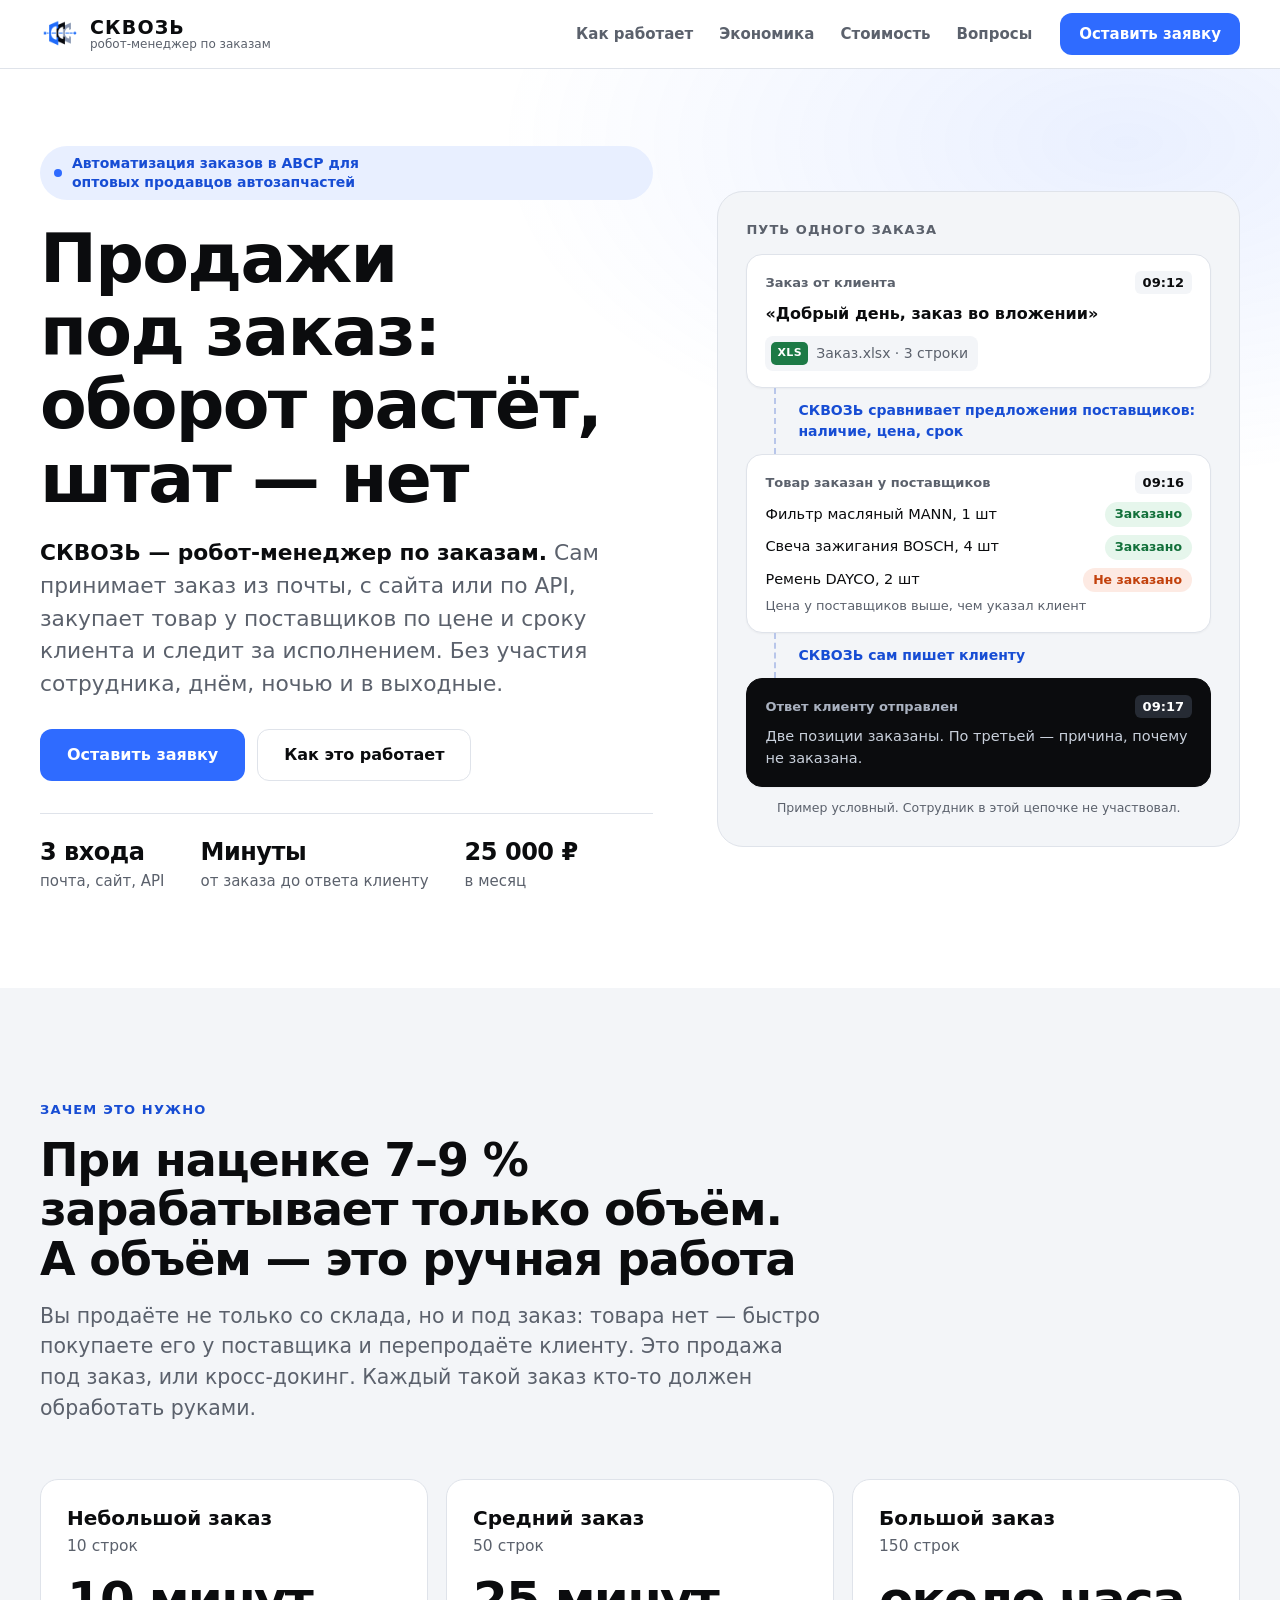
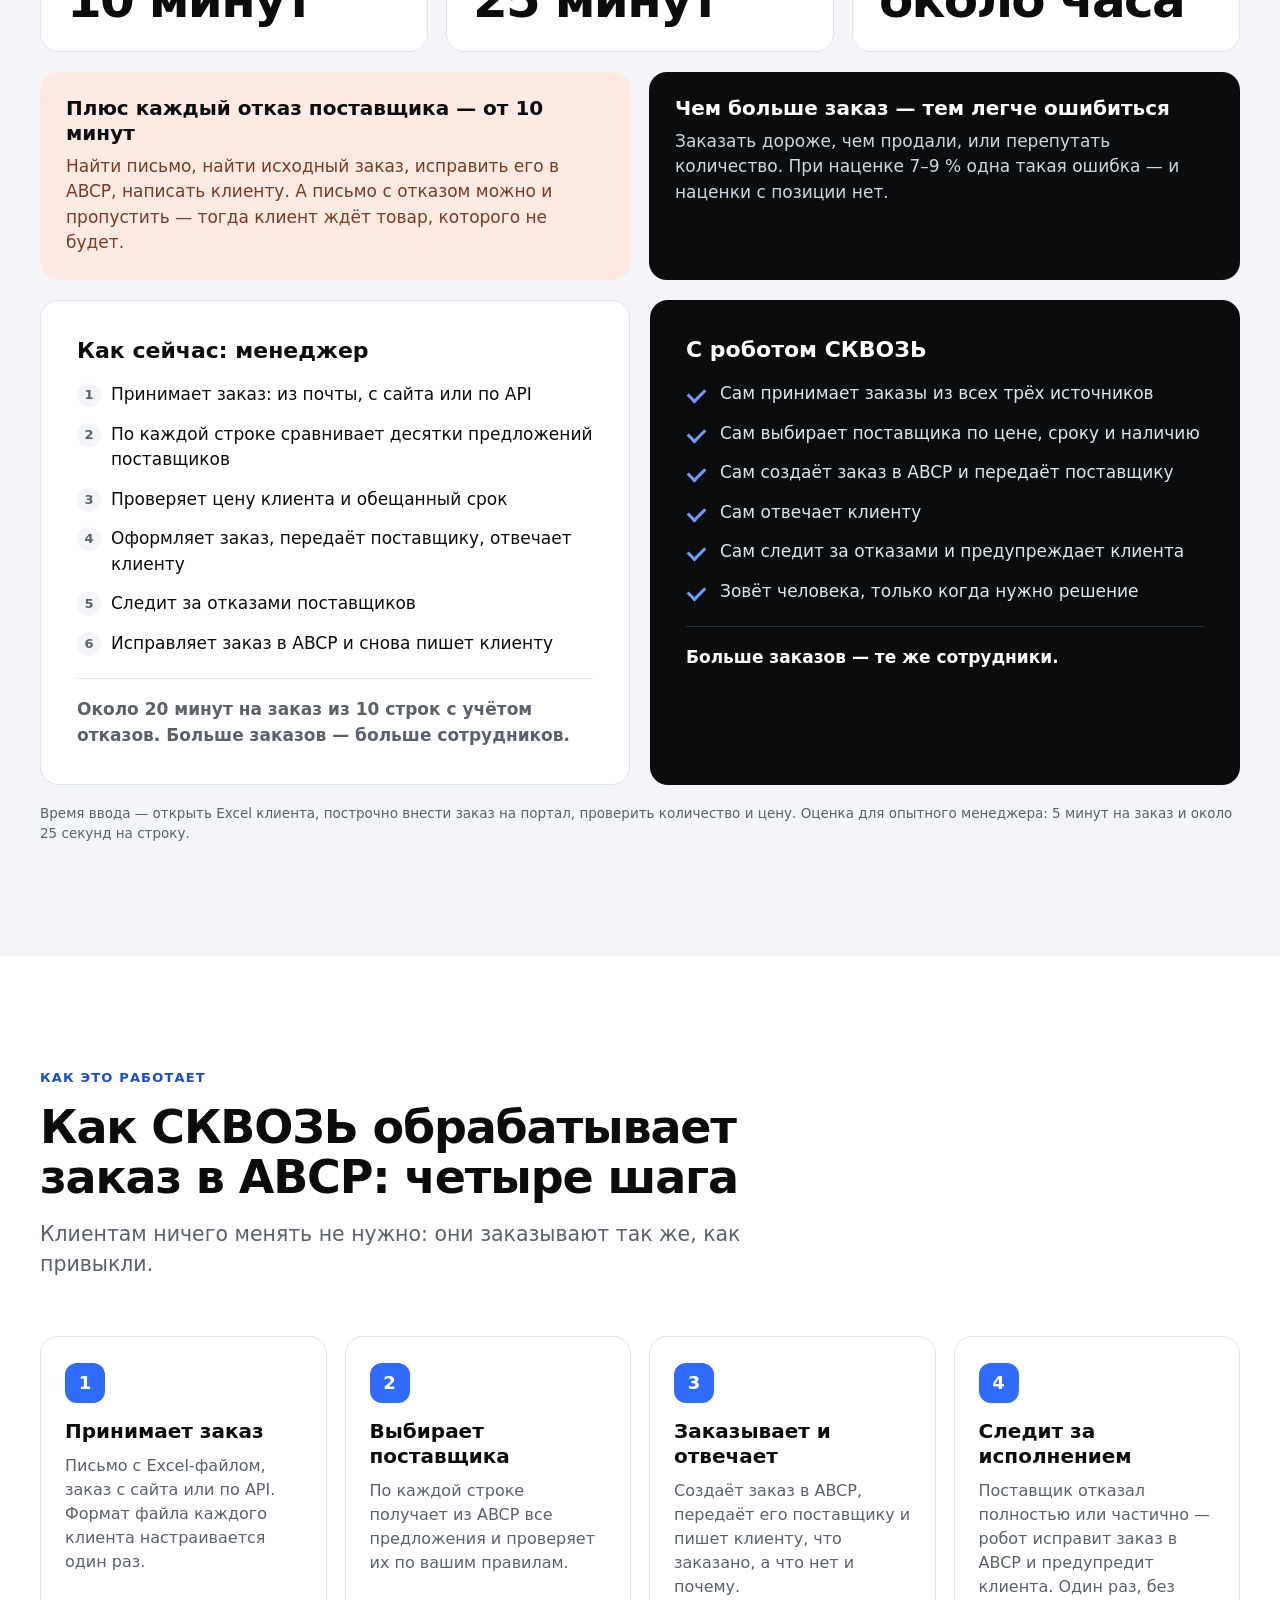
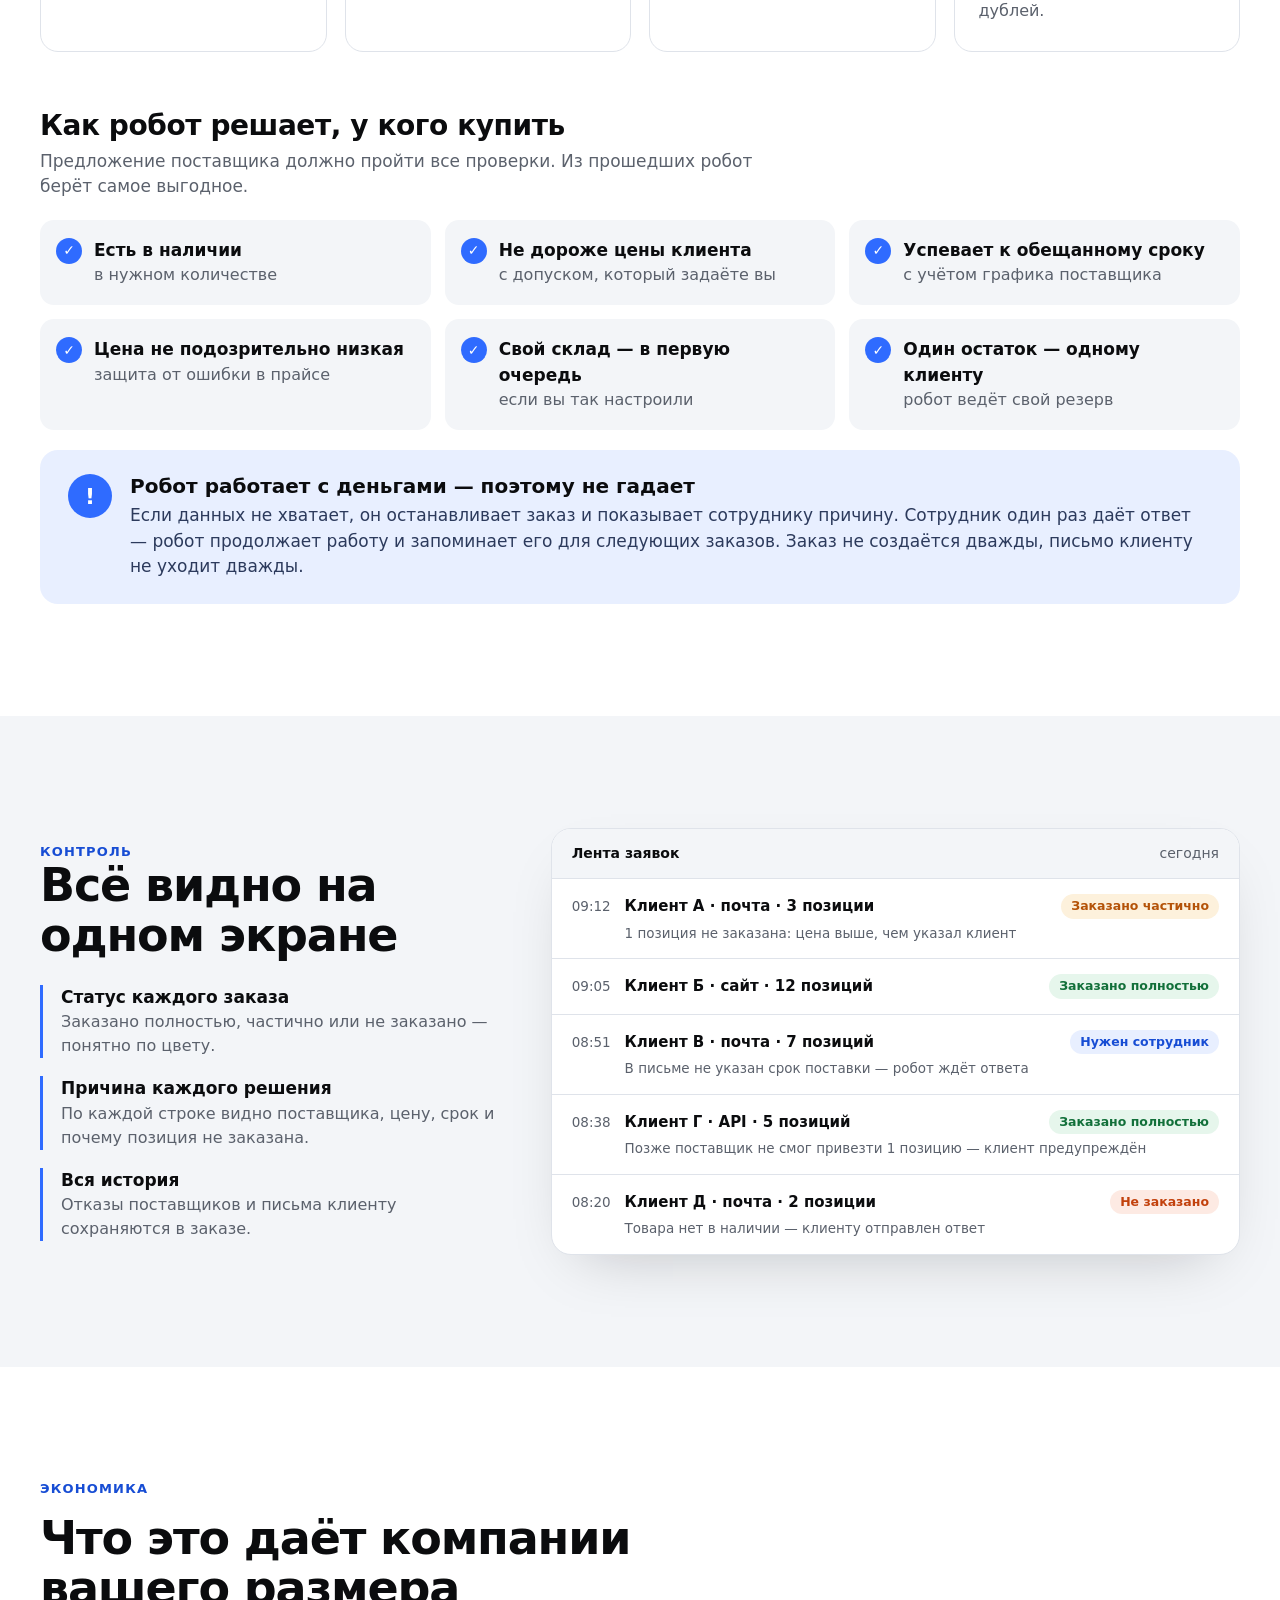
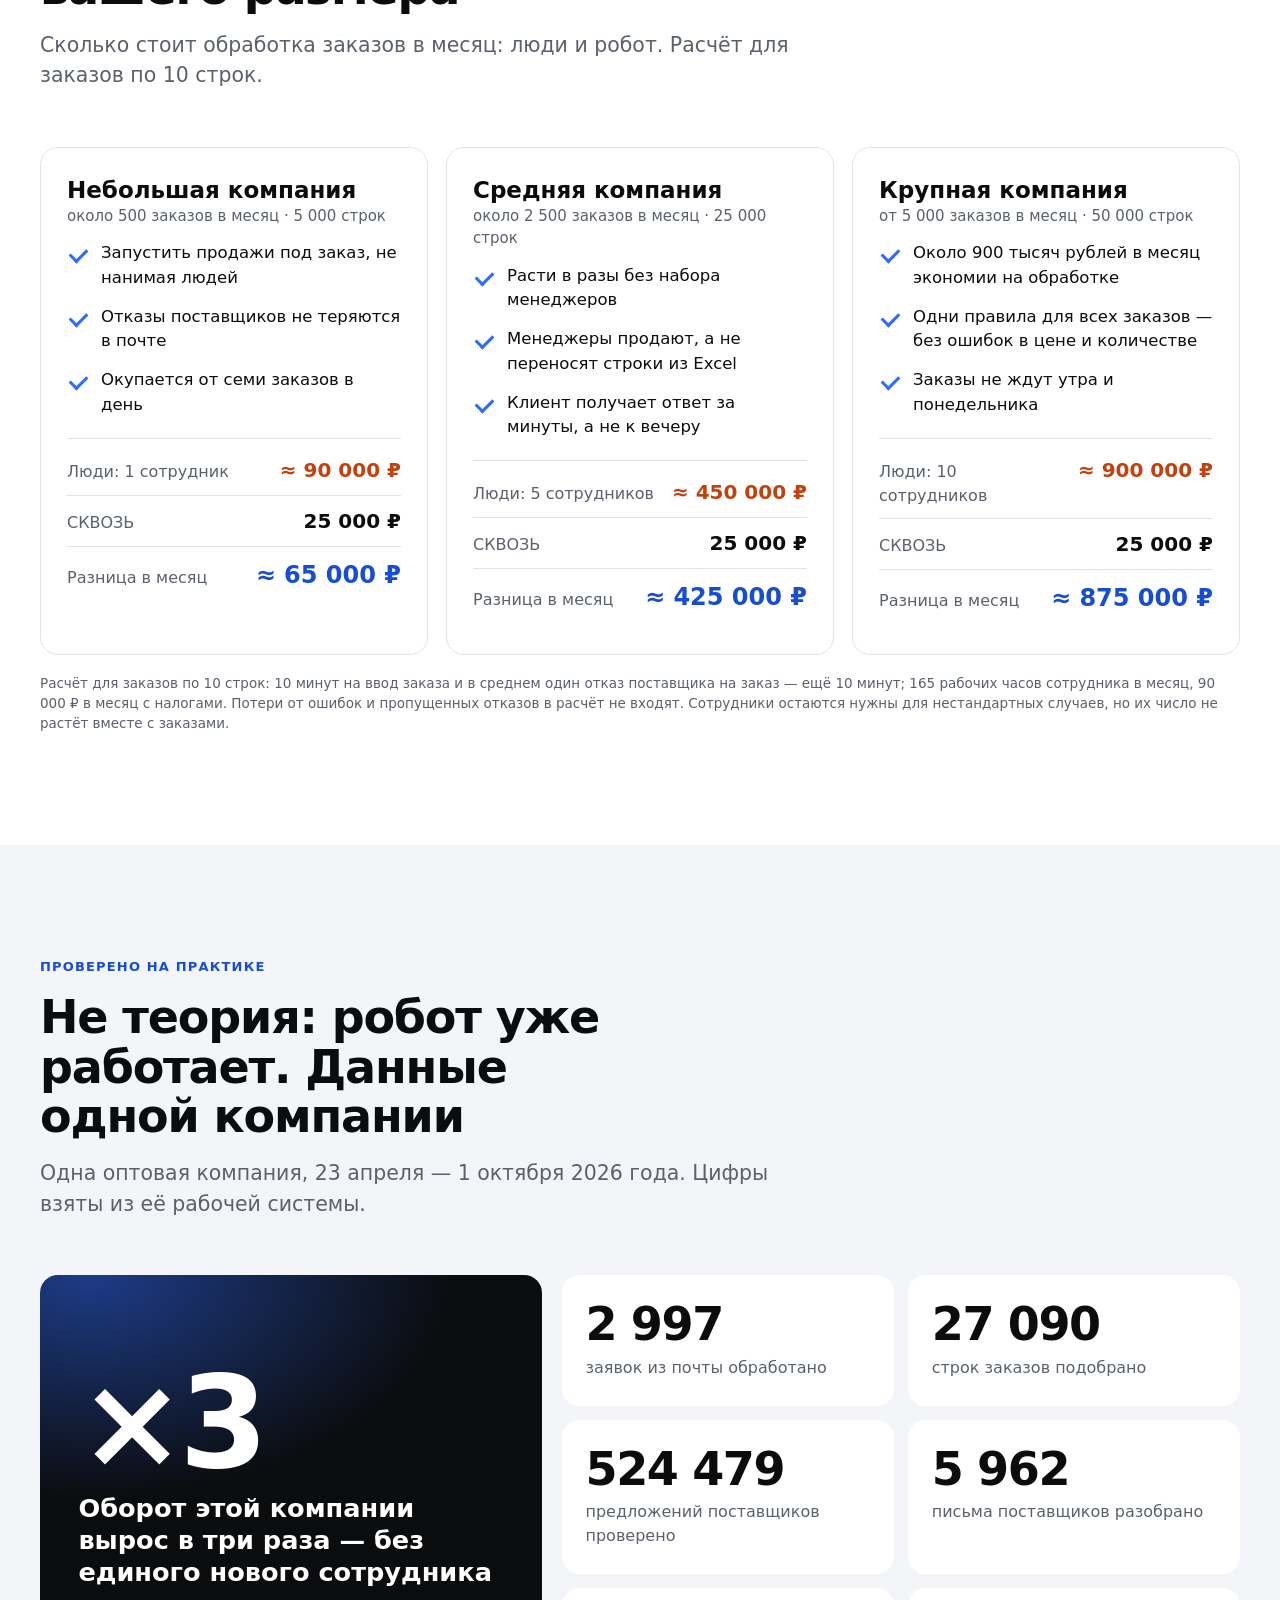
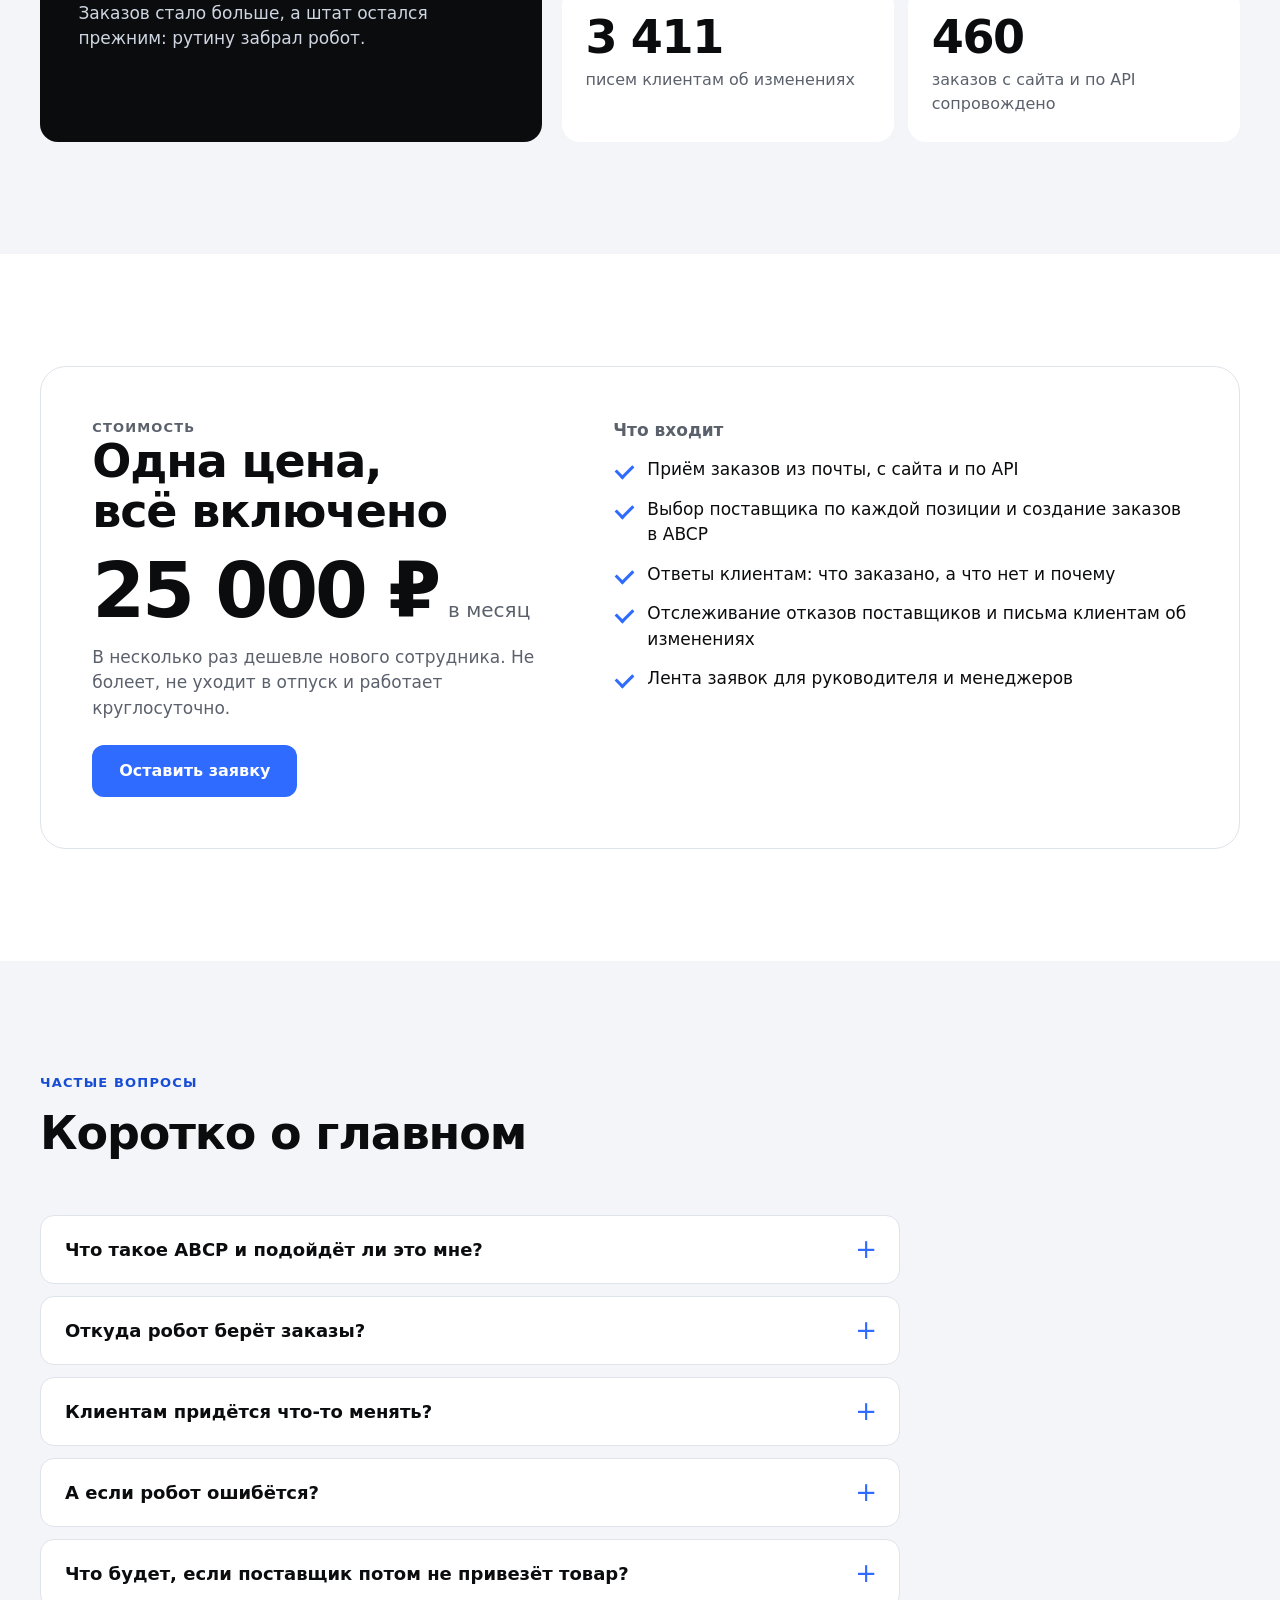
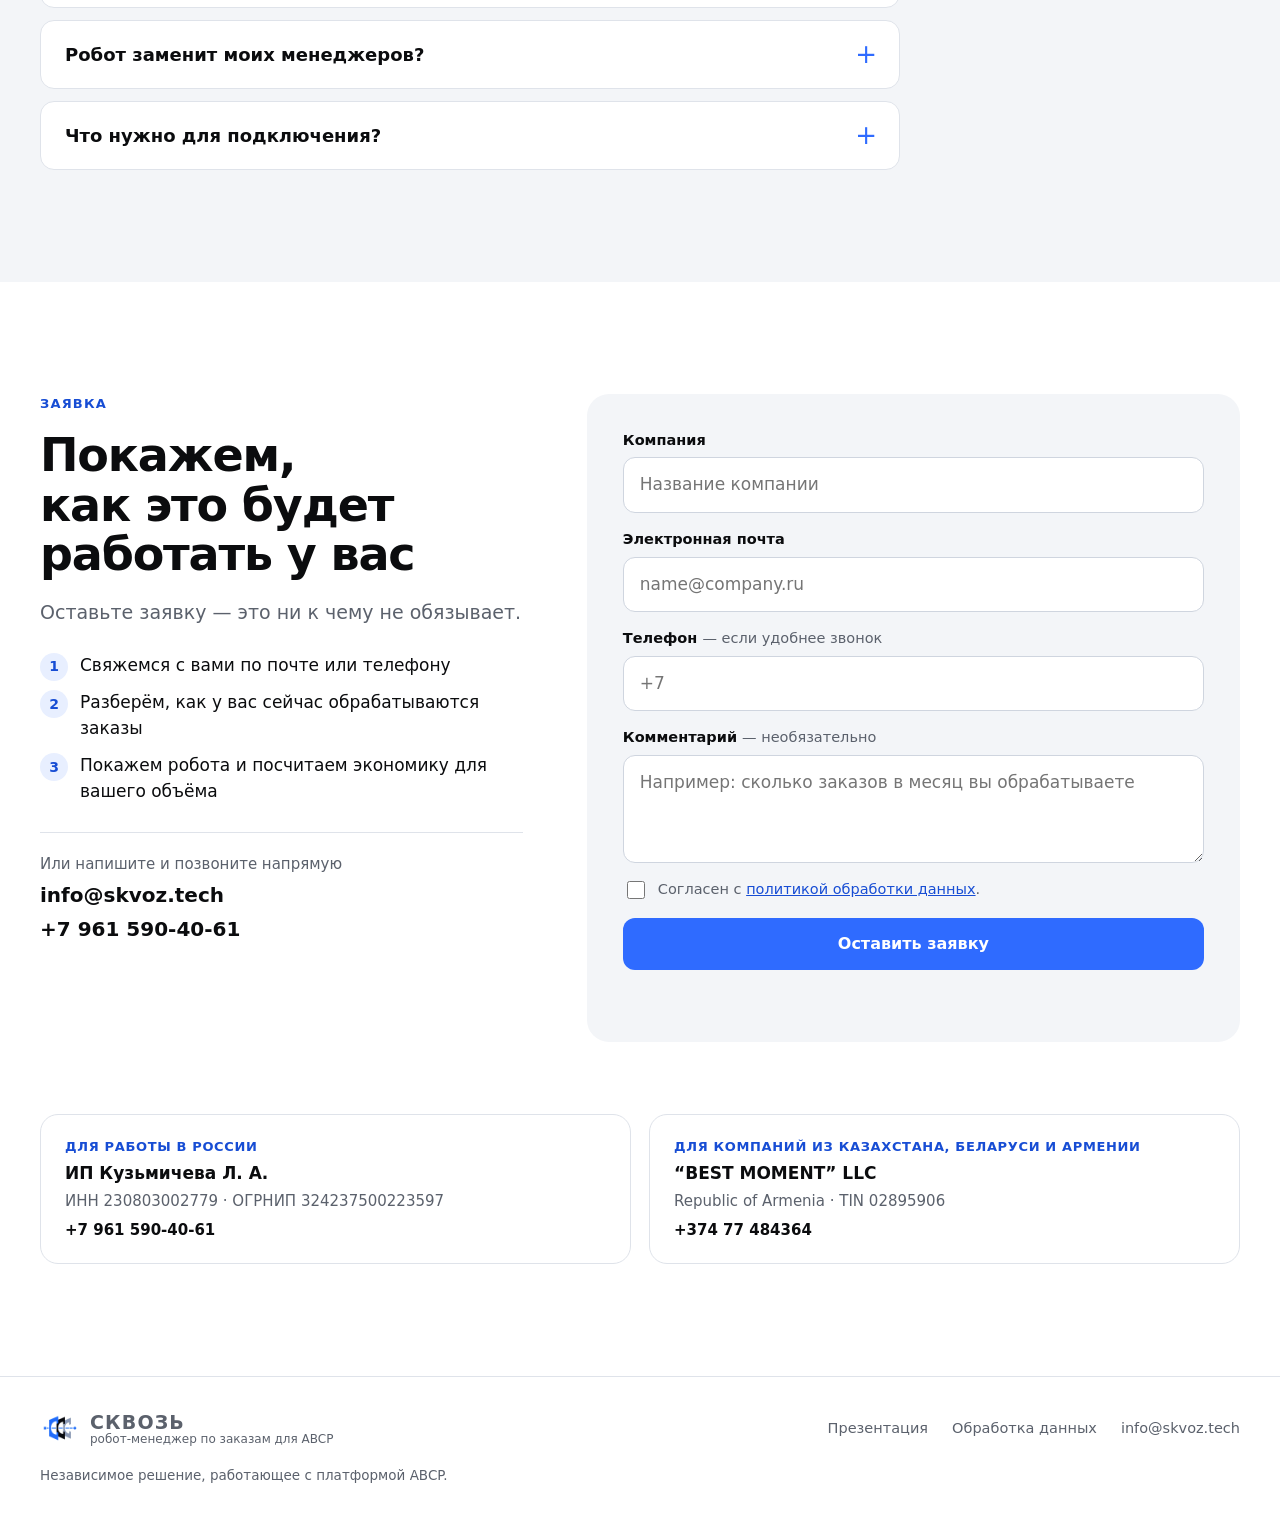
==== commit ec0f8336: "Update SKVOZ subscription price to 25,000 rubles" ====
--- a/index.html
+++ b/index.html
@@ -4,7 +4,7 @@
   <meta charset="utf-8">
   <meta name="viewport" content="width=device-width, initial-scale=1">
   <title>Автоматизация заказов в ABCP — робот-менеджер СКВОЗЬ</title>
-  <meta name="description" content="Робот-менеджер по заказам для оптовых продавцов автозапчастей на ABCP: принимает заказы из почты, с сайта и по API, выбирает поставщика по цене и сроку, контролирует отказы. 20 000 ₽ в месяц.">
+  <meta name="description" content="Робот-менеджер по заказам для оптовых продавцов автозапчастей на ABCP: принимает заказы из почты, с сайта и по API, выбирает поставщика по цене и сроку, контролирует отказы. 25 000 ₽ в месяц.">
   <meta name="robots" content="index, follow">
   <meta name="theme-color" content="#ffffff">
   <link rel="canonical" href="https://skvoz.tech/">
@@ -56,7 +56,7 @@
       "description": "Автоматизация заказов в ABCP для оптовых продавцов автозапчастей: приём заказов из почты, с сайта и по API, выбор поставщика по цене и сроку, создание заказа, контроль отказов поставщиков.",
       "offers": {
         "@type": "Offer",
-        "price": "20000",
+        "price": "25000",
         "priceCurrency": "RUB",
         "description": "Подписка, в месяц"
       },
@@ -167,7 +167,7 @@
           <ul class="hero-facts">
             <li><strong>3 входа</strong>почта, сайт, API</li>
             <li><strong>Минуты</strong>от заказа до ответа клиенту</li>
-            <li><strong>20 000 ₽</strong>в месяц</li>
+            <li><strong>25 000 ₽</strong>в месяц</li>
           </ul>
         </div>
 
@@ -375,12 +375,12 @@
             <ul class="checklist">
               <li>Запустить продажи под заказ, не нанимая людей</li>
               <li>Отказы поставщиков не теряются в почте</li>
-              <li>Окупается от пяти заказов в день</li>
+              <li>Окупается от семи заказов в день</li>
             </ul>
             <div class="cost">
               <div class="cost-people">Люди: 1 сотрудник<b>≈ 90 000 ₽</b></div>
-              <div>СКВОЗЬ<b>20 000 ₽</b></div>
-              <div class="cost-save">Разница в месяц<b>≈ 70 000 ₽</b></div>
+              <div>СКВОЗЬ<b>25 000 ₽</b></div>
+              <div class="cost-save">Разница в месяц<b>≈ 65 000 ₽</b></div>
             </div>
           </article>
 
@@ -396,8 +396,8 @@
             </ul>
             <div class="cost">
               <div class="cost-people">Люди: 5 сотрудников<b>≈ 450 000 ₽</b></div>
-              <div>СКВОЗЬ<b>20 000 ₽</b></div>
-              <div class="cost-save">Разница в месяц<b>≈ 430 000 ₽</b></div>
+              <div>СКВОЗЬ<b>25 000 ₽</b></div>
+              <div class="cost-save">Разница в месяц<b>≈ 425 000 ₽</b></div>
             </div>
           </article>
 
@@ -413,8 +413,8 @@
             </ul>
             <div class="cost">
               <div class="cost-people">Люди: 10 сотрудников<b>≈ 900 000 ₽</b></div>
-              <div>СКВОЗЬ<b>20 000 ₽</b></div>
-              <div class="cost-save">Разница в месяц<b>≈ 880 000 ₽</b></div>
+              <div>СКВОЗЬ<b>25 000 ₽</b></div>
+              <div class="cost-save">Разница в месяц<b>≈ 875 000 ₽</b></div>
             </div>
           </article>
         </div>
@@ -456,7 +456,7 @@
           <div>
             <p class="eyebrow">Стоимость</p>
             <h2 id="price-title">Одна цена, всё включено</h2>
-            <div class="price-value"><strong>20 000 ₽</strong><span>в месяц</span></div>
+            <div class="price-value"><strong>25 000 ₽</strong><span>в месяц</span></div>
             <p>В несколько раз дешевле нового сотрудника. Не болеет, не уходит в отпуск и работает круглосуточно.</p>
             <a class="button button-primary" href="#request">Оставить заявку</a>
           </div>
